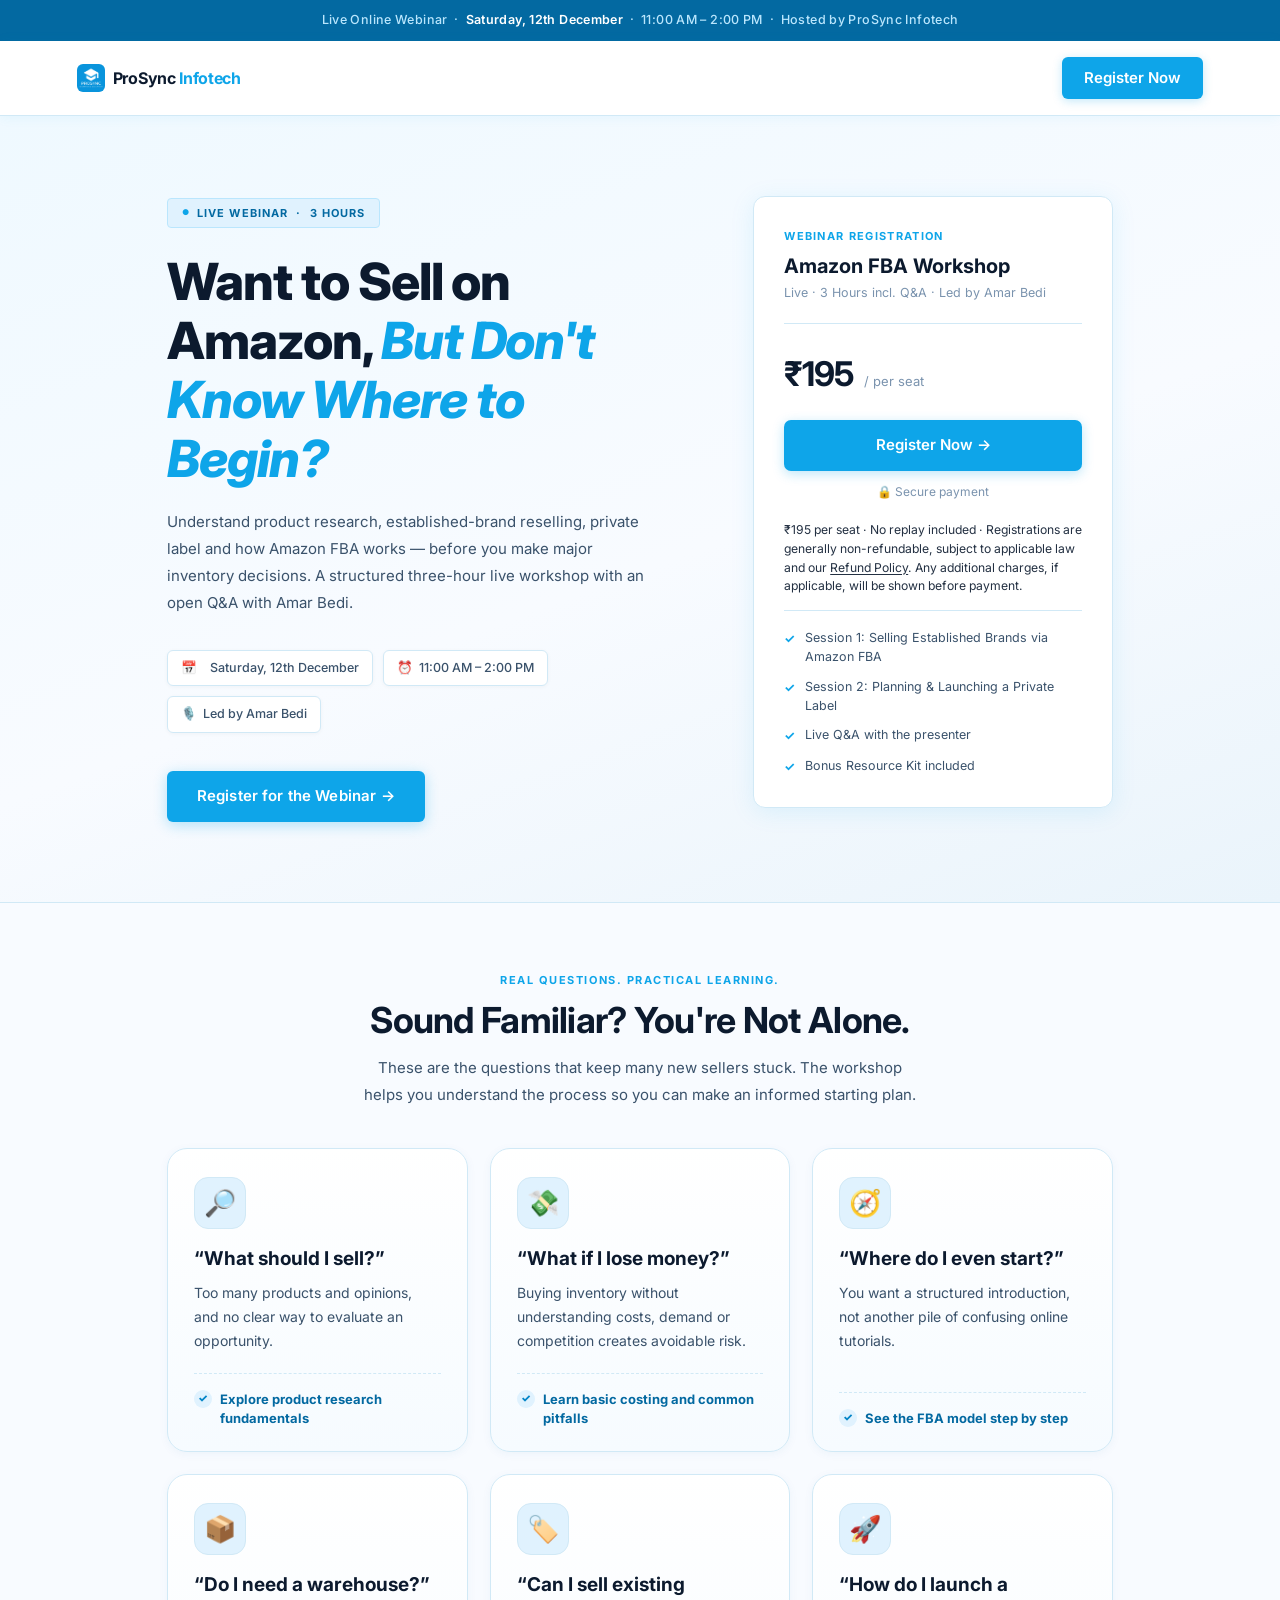
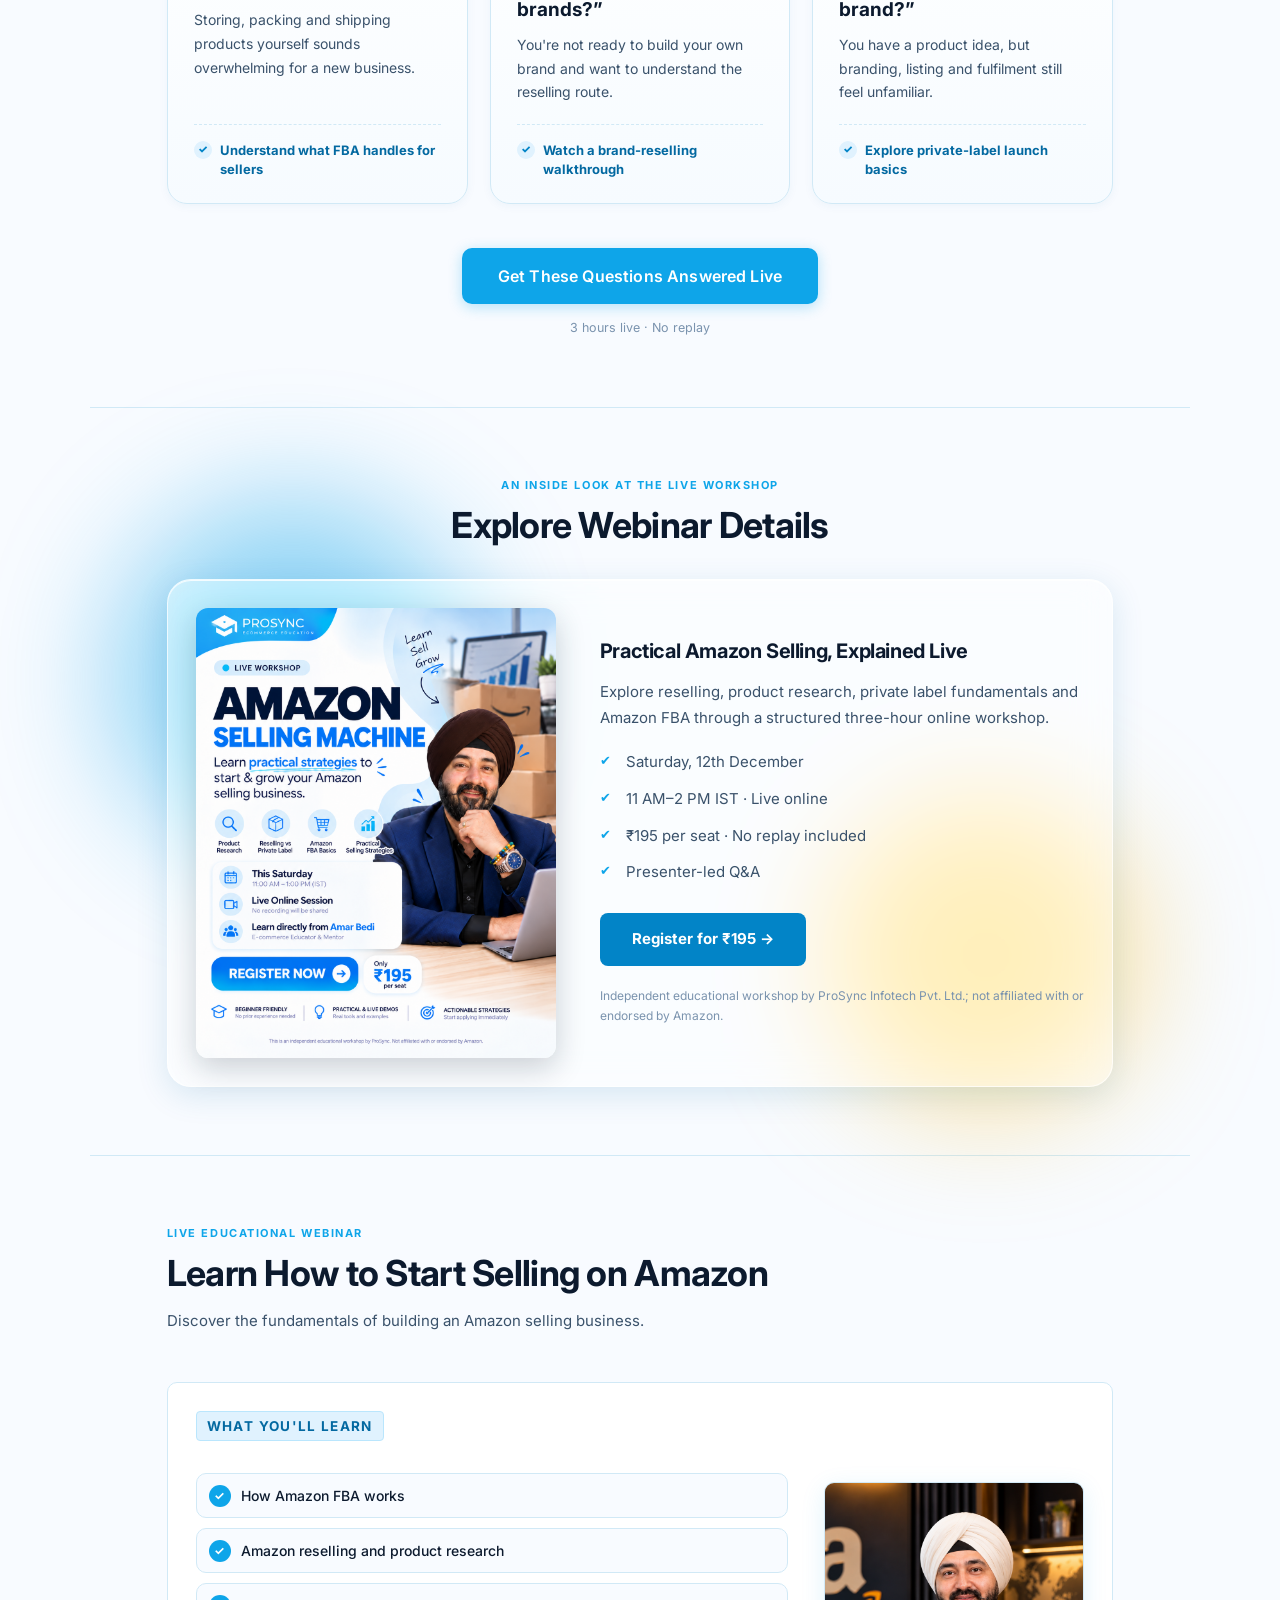
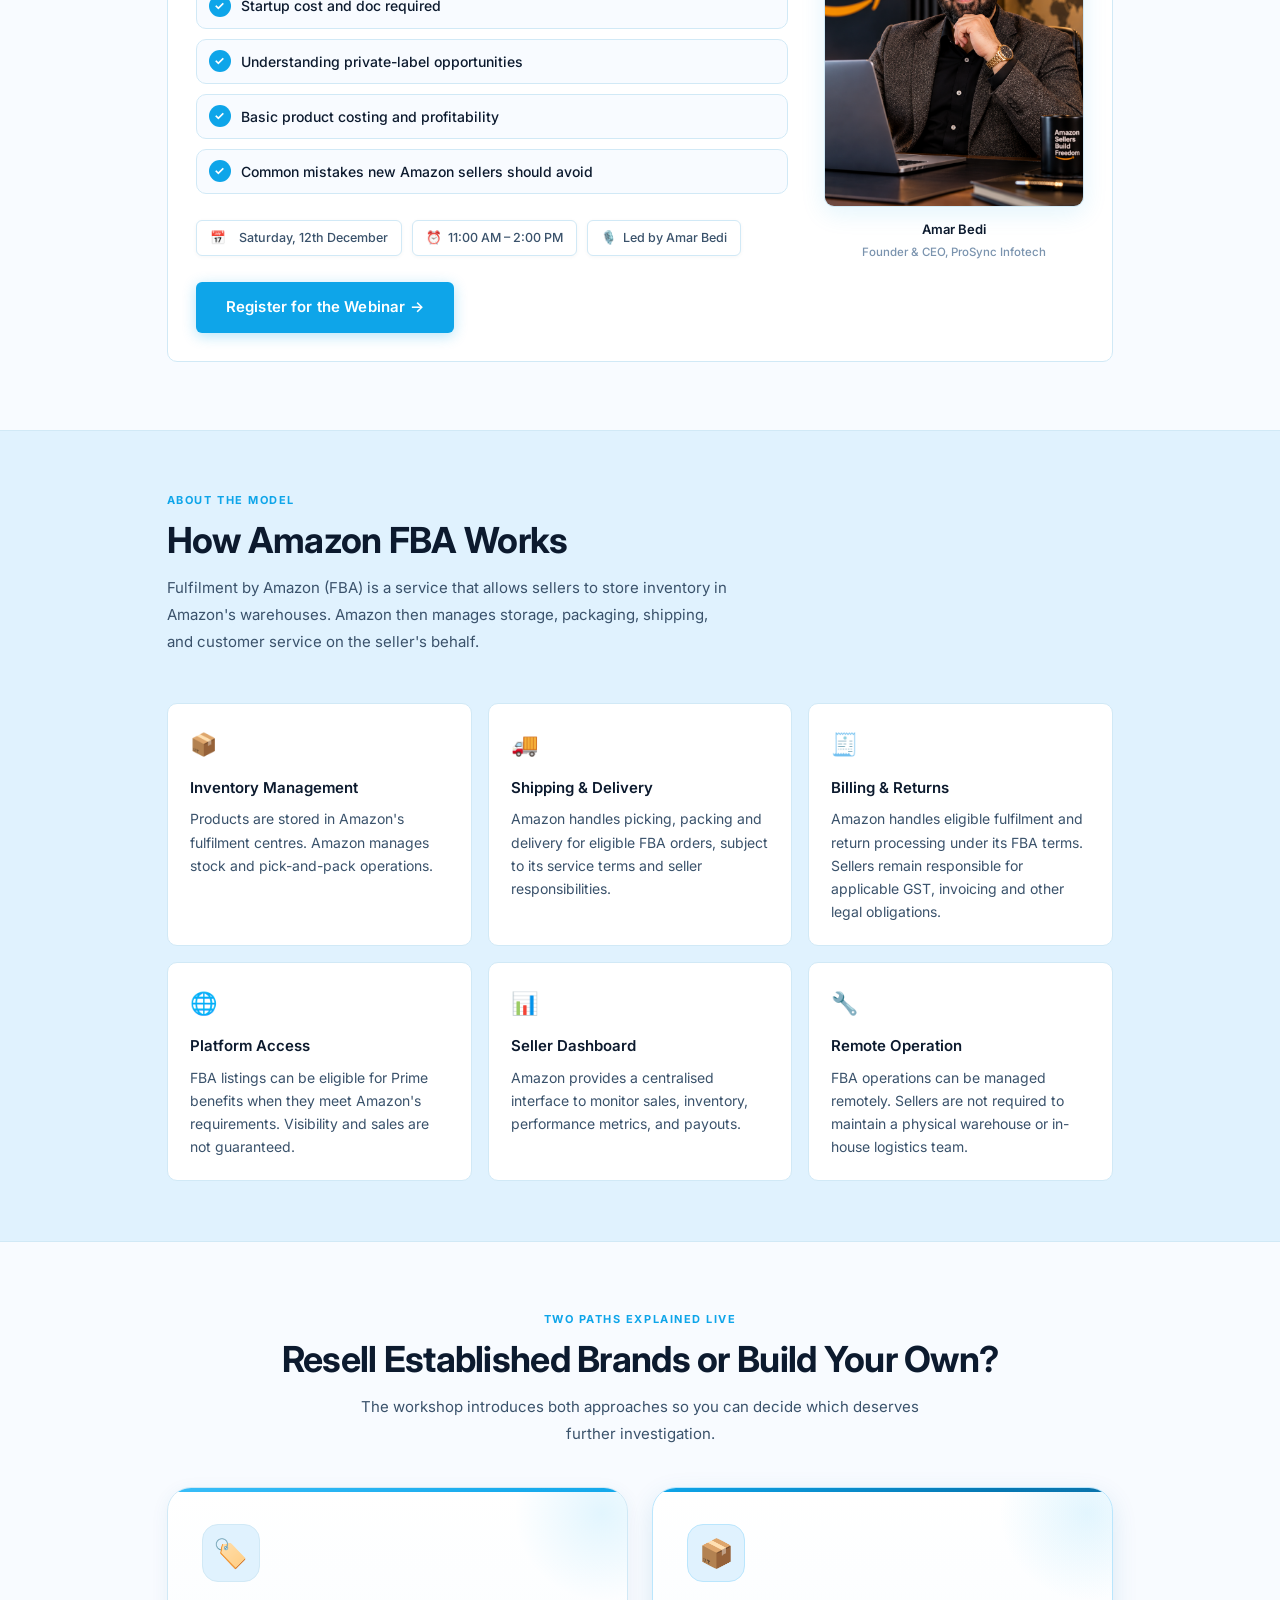
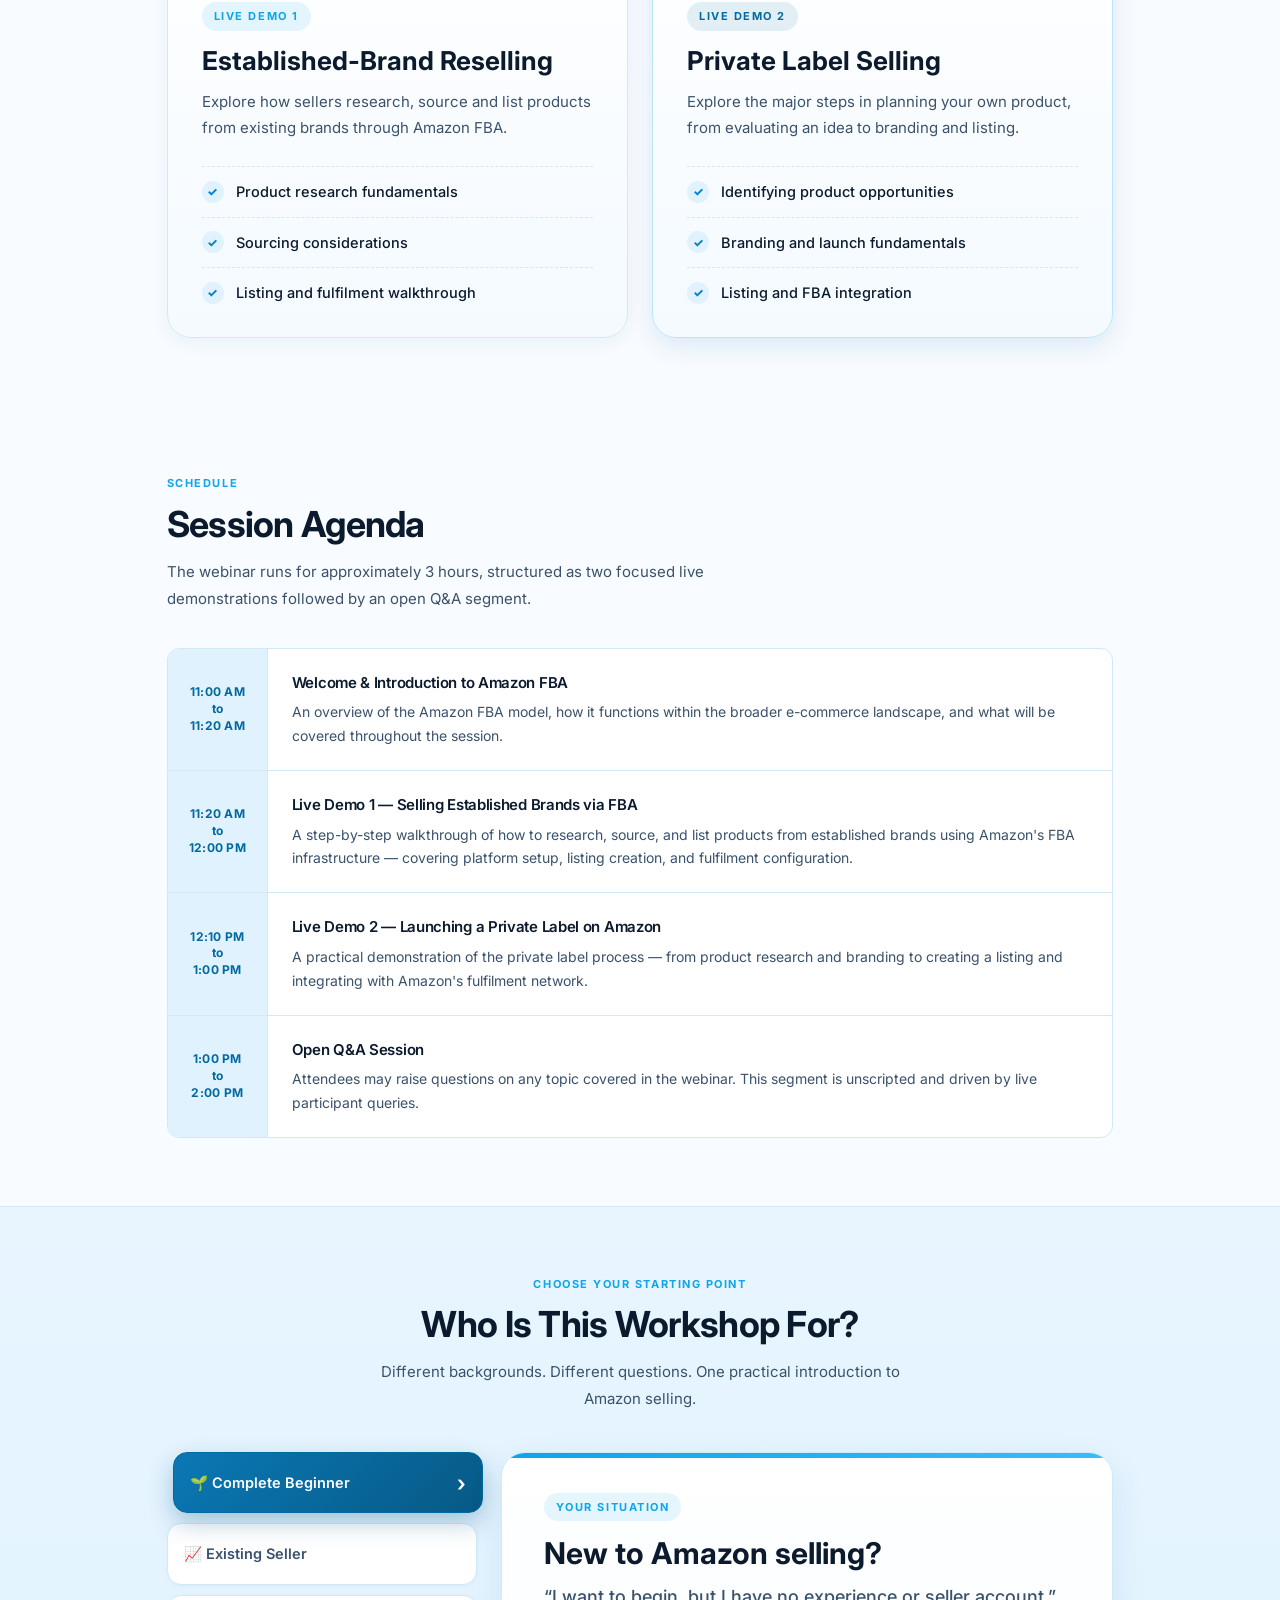
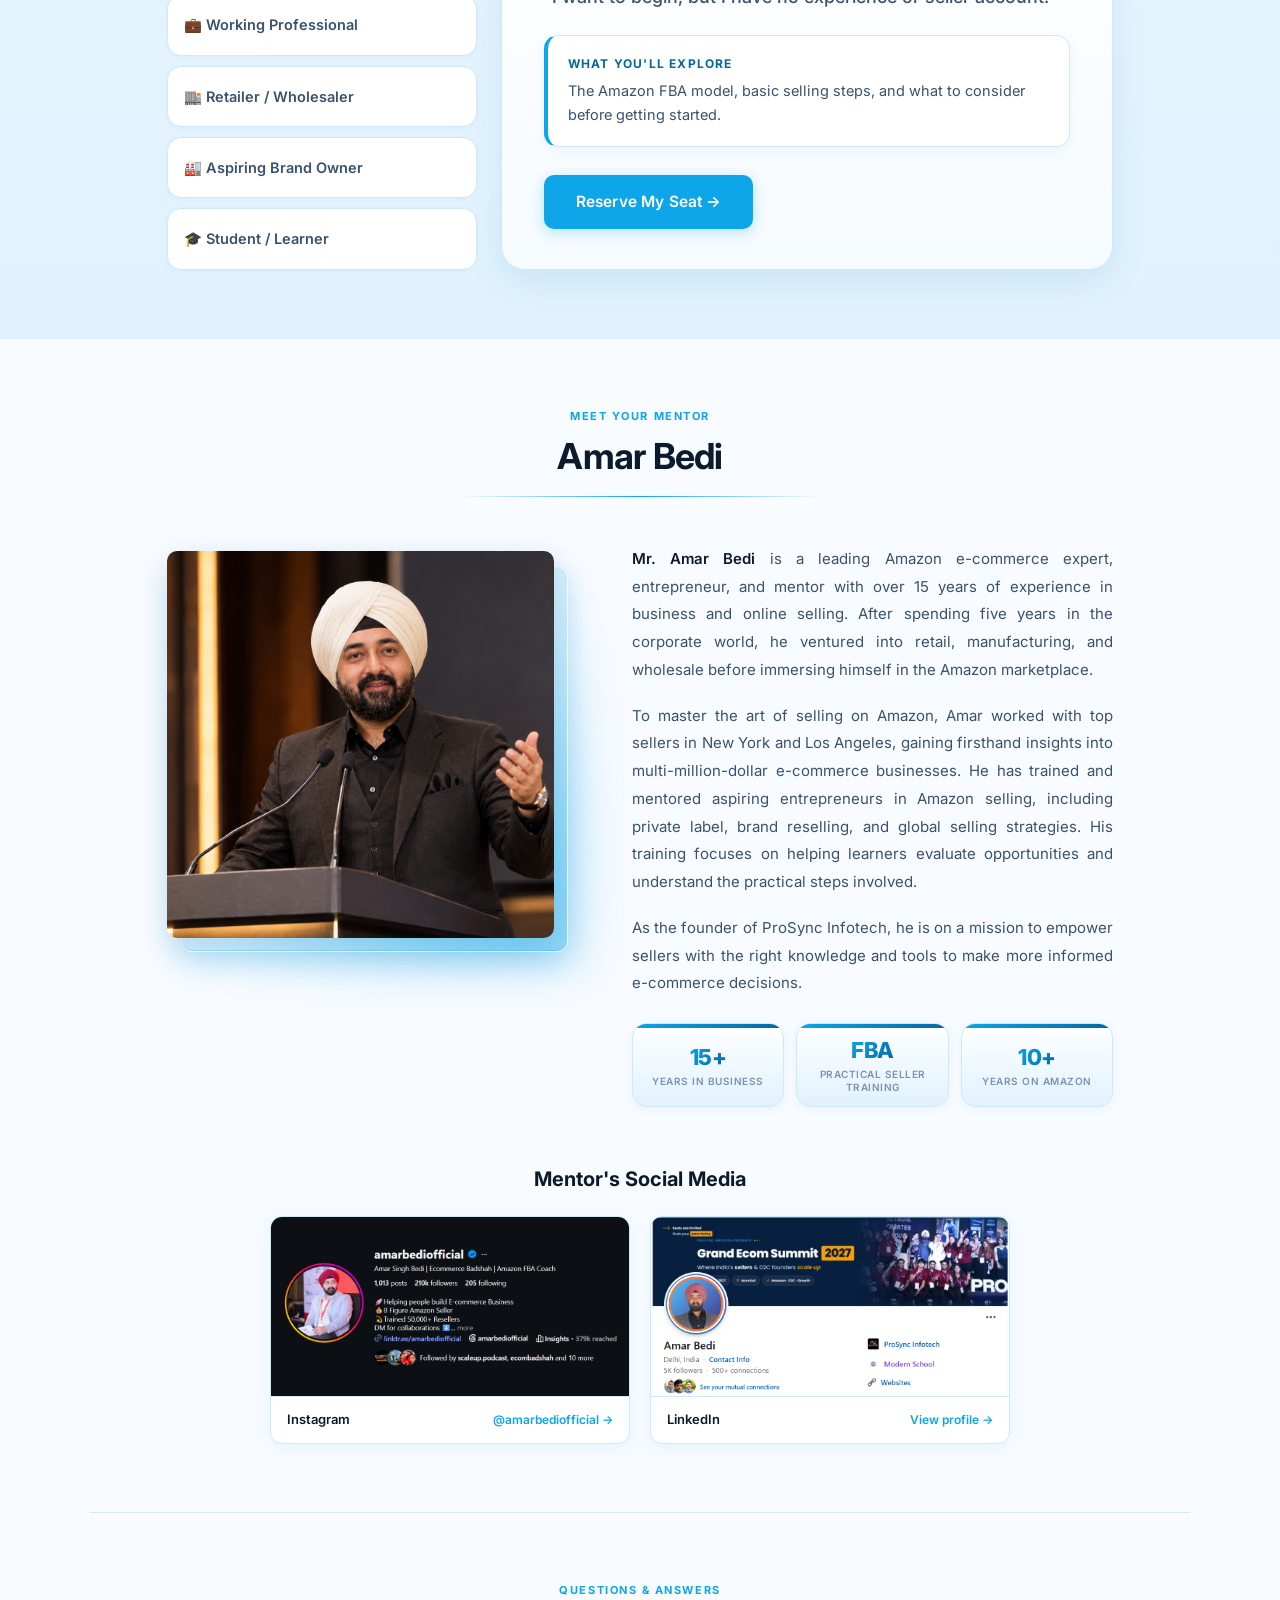
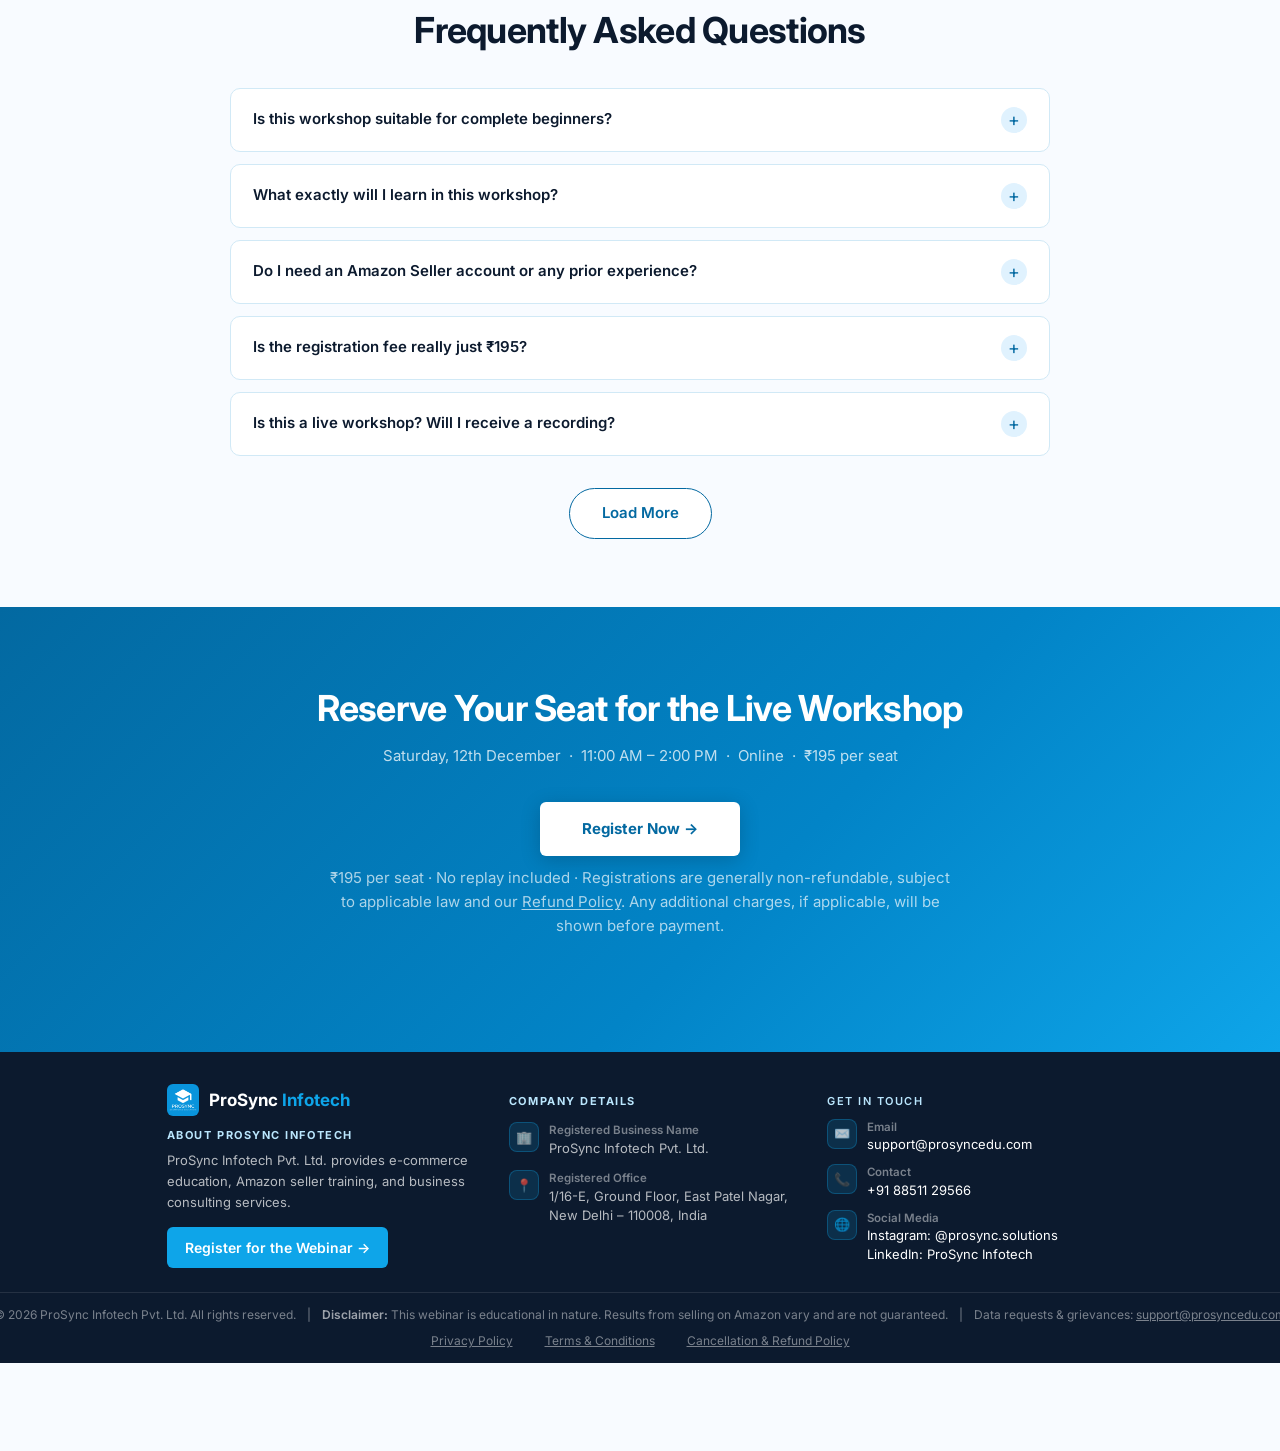
==== index.html @ 09f8864e "Few more changes" ====
<!doctype html>
<html lang="en-IN">
  <head>
    <meta charset="UTF-8" />
    <meta name="viewport" content="width=device-width, initial-scale=1.0" />
    <title>Amazon FBA Live Webinar with Amar Bedi | ProSync Infotech</title>
    <meta
      name="description"
      content="Join Amar Bedi's 3-hour live Amazon FBA webinar every Saturday at 11 AM IST. Learn brand reselling, private label launch and product research. ₹195 per seat."
    />
    <meta name="robots" content="index, follow, max-image-preview:large" />
    <meta name="author" content="ProSync Infotech Pvt. Ltd." />
    <meta name="theme-color" content="#0369a1" />
    <link rel="icon" type="image/png" href="image/favicon.png" />
    <link rel="apple-touch-icon" href="image/favicon.png" />
    <!-- Add once the page has its live address, e.g.
    <link rel="canonical" href="https://www.example.com/amazon-fba-webinar/" /> -->

    <!-- Social sharing (Facebook, WhatsApp, LinkedIn, X) -->
    <meta property="og:type" content="website" />
    <meta property="og:locale" content="en_IN" />
    <meta property="og:site_name" content="ProSync Infotech" />
    <meta
      property="og:title"
      content="Amazon FBA Live Webinar with Amar Bedi | ProSync Infotech"
    />
    <meta
      property="og:description"
      content="A 3-hour live workshop on selling established brands via Amazon FBA and launching your own private label, with an open Q&amp;A. ₹195 per seat."
    />
    <meta property="og:image" content="image/amar-bedi-2.png" />
    <meta property="og:image:width" content="1200" />
    <meta property="og:image:height" content="800" />
    <meta
      property="og:image:alt"
      content="Amar Bedi, Amazon FBA mentor and founder of ProSync Infotech"
    />
    <meta name="twitter:card" content="summary_large_image" />

    <!-- Structured data for Google (the Event block is added by the date script) -->
    <script type="application/ld+json">
      {
        "@context": "https://schema.org",
        "@graph": [
          {
            "@type": "Organization",
            "@id": "#organization",
            "name": "ProSync Infotech Pvt. Ltd.",
            "description": "E-commerce education, Amazon seller training and business consulting services.",
            "email": "support@prosyncedu.com",
            "telephone": "+91-8851129566",
            "sameAs": [
              "https://www.instagram.com/prosync.solutions/",
              "https://in.linkedin.com/company/prosync-infotech"
            ],
            "address": {
              "@type": "PostalAddress",
              "streetAddress": "1/16-E, Ground Floor, East Patel Nagar",
              "addressLocality": "New Delhi",
              "postalCode": "110008",
              "addressCountry": "IN"
            },
            "founder": { "@id": "#amar-bedi" }
          },
          {
            "@type": "Person",
            "@id": "#amar-bedi",
            "name": "Amar Bedi",
            "jobTitle": "Founder & CEO, ProSync Infotech",
            "image": "image/amar-bedi-2.png",
            "sameAs": [
              "https://www.instagram.com/amarbediofficial/",
              "https://www.linkedin.com/in/amar-bedi/"
            ]
          }
        ]
      }
    </script>
    <link rel="preconnect" href="https://fonts.googleapis.com" />
    <link rel="preconnect" href="https://fonts.gstatic.com" crossorigin />
    <link
      href="https://fonts.googleapis.com/css2?family=Inter:ital,wght@0,400;0,500;0,600;0,700;0,800;1,500;1,600;1,700&display=swap"
      rel="stylesheet"
    />
    <link rel="stylesheet" href="css/style.css" />
    <link rel="stylesheet" href="css/sections.css" />
    <!-- Google tag: paste your gtag.js / Google Tag Manager snippet here.
         funnel.js already pushes events to window.dataLayer. -->
    <script src="js/funnel.js" defer></script>
  </head>
  <body>
    <header>
      <!-- TOP BAR -->
      <div class="topbar">
        Live Online Webinar &nbsp;·&nbsp;
        <strong class="webinar-date">Every Saturday</strong>
        &nbsp;·&nbsp; 11:00 AM – 2:00 PM &nbsp;·&nbsp; Hosted by ProSync
        Infotech
      </div>
      <!-- NAV -->
      <nav aria-label="Main">
        <a href="#" class="logo" style="text-decoration: none">
          <img src="image/favicon.png" alt="" width="28" height="28" />
          <span>ProSync <em>Infotech</em></span>
        </a>
        <a
          href="https://www.instamojo.com/@ProSync/le7be2aeb01034f25a040112269ba4710/"
          class="nav-cta"
          target="_blank"
          rel="noopener"
          >Register Now</a
        >
      </nav>
    </header>
    <main>
      <!-- HERO -->
      <div class="hero-outer">
        <div class="hero-wrap">
          <div class="hero-left">
            <div class="event-tag">Live Webinar &nbsp;·&nbsp; 3 Hours</div>
            <h1>
              Want to Sell on Amazon,
              <span class="accent">But Don't Know Where to Begin?</span>
            </h1>
            <p class="hero-desc">
              Understand product research, established-brand reselling, private
              label and how Amazon FBA works — before you make major inventory
              decisions. A structured three-hour live workshop with an open
              Q&amp;A with Amar Bedi.
            </p>
            <div class="meta-row">
              <div class="meta-pill">
                📅 &nbsp;<span class="webinar-date">Every Saturday</span>
              </div>
              <div class="meta-pill">⏰ &nbsp;11:00 AM – 2:00 PM</div>
              <div class="meta-pill">🎙️ &nbsp;Led by Amar Bedi</div>
            </div>
            <a
              href="https://www.instamojo.com/@ProSync/le7be2aeb01034f25a040112269ba4710/"
              class="hero-cta"
              target="_blank"
              rel="noopener"
              >Register for the Webinar →</a
            >
          </div>
          <aside class="reg-card" aria-label="Webinar registration">
            <div class="rc-label">Webinar Registration</div>
            <h2 class="rc-title">Amazon FBA Workshop</h2>
            <div class="rc-sub">
              Live · 3 Hours incl. Q&amp;A · Led by Amar Bedi
            </div>
            <div class="rc-price">
              ₹195
              <small>/ per seat</small>
            </div>
            <a
              href="https://www.instamojo.com/@ProSync/le7be2aeb01034f25a040112269ba4710/"
              class="rc-btn"
              target="_blank"
              rel="noopener"
              >Register Now →</a
            >
            <div class="rc-secure">🔒 Secure payment</div>
            <p class="payment-disclosure">
              ₹195 per seat · No replay included · Registrations are generally
              non-refundable, subject to applicable law and our
              <a href="cancellation-refund-policy.html">Refund Policy</a>. Any
              additional charges, if applicable, will be shown before payment.
            </p>
            <div class="rc-includes">
              <div class="rc-item">
                <span class="rc-check">✓</span> Session 1: Selling Established
                Brands via Amazon FBA
              </div>
              <div class="rc-item">
                <span class="rc-check">✓</span> Session 2: Planning &amp;
                Launching a Private Label
              </div>
              <div class="rc-item">
                <span class="rc-check">✓</span> Live Q&amp;A with the presenter
              </div>
              <div class="rc-item">
                <span class="rc-check">✓</span> Bonus Resource Kit included
              </div>
            </div>
          </aside>
        </div>
      </div>
      <!-- PAIN POINTS -->
      <section class="section" id="problems">
        <div class="center">
          <div class="sec-label">Real questions. Practical learning.</div>
          <h2 class="sec-title">Sound Familiar? You're Not Alone.</h2>
          <p class="sec-desc">
            These are the questions that keep many new sellers stuck. The
            workshop helps you understand the process so you can make an
            informed starting plan.
          </p>
        </div>
        <div class="pain-grid">
          <article class="pain-card">
            <div class="ov-icon">🔎</div>
            <h3>“What should I sell?”</h3>
            <p>
              Too many products and opinions, and no clear way to evaluate an
              opportunity.
            </p>
            <div class="pain-fix">Explore product research fundamentals</div>
          </article>
          <article class="pain-card">
            <div class="ov-icon">💸</div>
            <h3>“What if I lose money?”</h3>
            <p>
              Buying inventory without understanding costs, demand or
              competition creates avoidable risk.
            </p>
            <div class="pain-fix">Learn basic costing and common pitfalls</div>
          </article>
          <article class="pain-card">
            <div class="ov-icon">🧭</div>
            <h3>“Where do I even start?”</h3>
            <p>
              You want a structured introduction, not another pile of confusing
              online tutorials.
            </p>
            <div class="pain-fix">See the FBA model step by step</div>
          </article>
          <article class="pain-card">
            <div class="ov-icon">📦</div>
            <h3>“Do I need a warehouse?”</h3>
            <p>
              Storing, packing and shipping products yourself sounds
              overwhelming for a new business.
            </p>
            <div class="pain-fix">Understand what FBA handles for sellers</div>
          </article>
          <article class="pain-card">
            <div class="ov-icon">🏷️</div>
            <h3>“Can I sell existing brands?”</h3>
            <p>
              You're not ready to build your own brand and want to understand
              the reselling route.
            </p>
            <div class="pain-fix">Watch a brand-reselling walkthrough</div>
          </article>
          <article class="pain-card">
            <div class="ov-icon">🚀</div>
            <h3>“How do I launch a brand?”</h3>
            <p>
              You have a product idea, but branding, listing and fulfilment
              still feel unfamiliar.
            </p>
            <div class="pain-fix">Explore private-label launch basics</div>
          </article>
        </div>
        <div class="section-cta">
          <a
            href="https://www.instamojo.com/@ProSync/le7be2aeb01034f25a040112269ba4710/"
            class="hero-cta"
            data-cta="pain-points"
            target="_blank"
            rel="noopener"
            >Get These Questions Answered Live</a
          >
          <p class="cta-note">3 hours live · No replay</p>
        </div>
      </section>
      <div class="divider"></div>
      <!-- WORKSHOP PREVIEW -->
      <section class="section wk-section">
        <div class="wk-head">
          <div class="sec-label">An Inside Look at the Live Workshop</div>
          <h2 class="sec-title">Explore Webinar Details</h2>
        </div>
        <div class="wk-card">
          <img
            class="wk-poster"
            src="image/workshop-poster.png"
            alt="Amazon Selling Machine live online workshop with Amar Bedi, registration fee ₹195"
            width="1122"
            height="1402"
            loading="lazy"
          />
          <div class="wk-body">
            <h3>Practical Amazon Selling, Explained Live</h3>
            <p>
              Explore reselling, product research, private label fundamentals
              and Amazon FBA through a structured three-hour online workshop.
            </p>
            <ul class="wk-list">
              <li><span class="webinar-date">Every Saturday</span></li>
              <li>11 AM–2 PM IST · Live online</li>
              <li>₹195 per seat · No replay included</li>
              <li>Presenter-led Q&amp;A</li>
            </ul>
            <a
              href="https://www.instamojo.com/@ProSync/le7be2aeb01034f25a040112269ba4710/"
              class="wk-cta"
              target="_blank"
              rel="noopener"
              >Register for ₹195 →</a
            >
            <p class="wk-note">
              Independent educational workshop by ProSync Infotech Pvt. Ltd.;
              not affiliated with or endorsed by Amazon.
            </p>
          </div>
        </div>
      </section>
      <div class="divider"></div>
      <!-- WHO IT'S FOR (duplicated section) -->
      <section class="section">
        <div class="sec-label">Live Educational Webinar</div>
        <h2 class="sec-title">Learn How to Start Selling on Amazon</h2>
        <p class="sec-desc">
          Discover the fundamentals of building an Amazon selling business.
        </p>
        <div class="session-grid">
          <div class="session-card learn-card">
            <div class="learn-text">
              <h3 class="sc-num">What you'll learn</h3>
              <ul class="learn-list">
                <li>How Amazon FBA works</li>
                <li>Amazon reselling and product research</li>
                <li>Startup cost and doc required</li>
                <li>Understanding private-label opportunities</li>
                <li>Basic product costing and profitability</li>
                <li>Common mistakes new Amazon sellers should avoid</li>
              </ul>
              <div class="meta-row learn-meta">
                <div class="meta-pill">
                  📅 &nbsp;<span class="webinar-date">Every Saturday</span>
                </div>
                <div class="meta-pill">⏰ &nbsp;11:00 AM – 2:00 PM</div>
                <div class="meta-pill">🎙️ &nbsp;Led by Amar Bedi</div>
              </div>
              <a
                href="https://www.instamojo.com/@ProSync/le7be2aeb01034f25a040112269ba4710/"
                class="hero-cta"
                target="_blank"
                rel="noopener"
                >Register for the Webinar →</a
              >
            </div>
            <figure class="learn-photo">
              <img
                src="image/amar-bedi.png"
                alt="Amar Bedi, Founder &amp; CEO of ProSync Infotech"
                width="1200"
                height="800"
                loading="lazy"
              />
              <figcaption>
                Amar Bedi
                <span>Founder &amp; CEO, ProSync Infotech</span>
              </figcaption>
            </figure>
          </div>
        </div>
      </section>
      <!-- HOW FBA WORKS -->
      <div
        style="
          background: var(--blue-soft);
          border-top: 1px solid var(--border);
          border-bottom: 1px solid var(--border);
        "
      >
        <section
          class="section"
          style="padding-top: 60px; padding-bottom: 60px"
        >
          <div class="sec-label">About the Model</div>
          <h2 class="sec-title">How Amazon FBA Works</h2>
          <p class="sec-desc">
            Fulfilment by Amazon (FBA) is a service that allows sellers to store
            inventory in Amazon's warehouses. Amazon then manages storage,
            packaging, shipping, and customer service on the seller's behalf.
          </p>
          <div class="overview-grid">
            <div class="ov-card">
              <div class="ov-icon">📦</div>
              <h3 class="ov-title">Inventory Management</h3>
              <p class="ov-desc">
                Products are stored in Amazon's fulfilment centres. Amazon
                manages stock and pick-and-pack operations.
              </p>
            </div>
            <div class="ov-card">
              <div class="ov-icon">🚚</div>
              <h3 class="ov-title">Shipping &amp; Delivery</h3>
              <p class="ov-desc">
                Amazon handles picking, packing and delivery for eligible FBA
                orders, subject to its service terms and seller
                responsibilities.
              </p>
            </div>
            <div class="ov-card">
              <div class="ov-icon">🧾</div>
              <h3 class="ov-title">Billing &amp; Returns</h3>
              <p class="ov-desc">
                Amazon handles eligible fulfilment and return processing under
                its FBA terms. Sellers remain responsible for applicable GST,
                invoicing and other legal obligations.
              </p>
            </div>
            <div class="ov-card">
              <div class="ov-icon">🌐</div>
              <h3 class="ov-title">Platform Access</h3>
              <p class="ov-desc">
                FBA listings can be eligible for Prime benefits when they meet
                Amazon's requirements. Visibility and sales are not guaranteed.
              </p>
            </div>
            <div class="ov-card">
              <div class="ov-icon">📊</div>
              <h3 class="ov-title">Seller Dashboard</h3>
              <p class="ov-desc">
                Amazon provides a centralised interface to monitor sales,
                inventory, performance metrics, and payouts.
              </p>
            </div>
            <div class="ov-card">
              <div class="ov-icon">🔧</div>
              <h3 class="ov-title">Remote Operation</h3>
              <p class="ov-desc">
                FBA operations can be managed remotely. Sellers are not required
                to maintain a physical warehouse or in-house logistics team.
              </p>
            </div>
          </div>
        </section>
      </div>
      <!-- TWO MODELS -->
      <section class="section" id="models">
        <div class="center">
          <div class="sec-label">Two paths explained live</div>
          <h2 class="sec-title">
            Resell Established Brands or Build Your Own?
          </h2>
          <p class="sec-desc">
            The workshop introduces both approaches so you can decide which
            deserves further investigation.
          </p>
        </div>
        <div class="model-grid">
          <article class="model-card">
            <div class="ov-icon">🏷️</div>
            <div class="sec-label">Live Demo 1</div>
            <h3>Established-Brand Reselling</h3>
            <p>
              Explore how sellers research, source and list products from
              existing brands through Amazon FBA.
            </p>
            <ul class="model-list">
              <li>Product research fundamentals</li>
              <li>Sourcing considerations</li>
              <li>Listing and fulfilment walkthrough</li>
            </ul>
          </article>
          <article class="model-card is-dark">
            <div class="ov-icon">📦</div>
            <div class="sec-label">Live Demo 2</div>
            <h3>Private Label Selling</h3>
            <p>
              Explore the major steps in planning your own product, from
              evaluating an idea to branding and listing.
            </p>
            <ul class="model-list">
              <li>Identifying product opportunities</li>
              <li>Branding and launch fundamentals</li>
              <li>Listing and FBA integration</li>
            </ul>
          </article>
        </div>
      </section>
      <!-- AGENDA -->
      <section class="section">
        <div class="sec-label">Schedule</div>
        <h2 class="sec-title">Session Agenda</h2>
        <p class="sec-desc" style="margin-bottom: 36px">
          The webinar runs for approximately 3 hours, structured as two focused
          live demonstrations followed by an open Q&amp;A segment.
        </p>
        <div class="agenda-wrap">
          <div class="agenda-item">
            <div class="ag-time-col">
              <div class="ag-time">11:00 AM<br />to<br />11:20 AM</div>
            </div>
            <div class="ag-content">
              <h3 class="ag-title">Welcome &amp; Introduction to Amazon FBA</h3>
              <p class="ag-desc">
                An overview of the Amazon FBA model, how it functions within the
                broader e-commerce landscape, and what will be covered
                throughout the session.
              </p>
            </div>
          </div>
          <div class="agenda-item">
            <div class="ag-time-col">
              <div class="ag-time">11:20 AM<br />to<br />12:00 PM</div>
            </div>
            <div class="ag-content">
              <h3 class="ag-title">
                Live Demo 1 — Selling Established Brands via FBA
              </h3>
              <p class="ag-desc">
                A step-by-step walkthrough of how to research, source, and list
                products from established brands using Amazon's FBA
                infrastructure — covering platform setup, listing creation, and
                fulfilment configuration.
              </p>
            </div>
          </div>
          <div class="agenda-item">
            <div class="ag-time-col">
              <div class="ag-time">12:10 PM<br />to<br />1:00 PM</div>
            </div>
            <div class="ag-content">
              <h3 class="ag-title">
                Live Demo 2 — Launching a Private Label on Amazon
              </h3>
              <p class="ag-desc">
                A practical demonstration of the private label process — from
                product research and branding to creating a listing and
                integrating with Amazon's fulfilment network.
              </p>
            </div>
          </div>
          <div class="agenda-item">
            <div class="ag-time-col">
              <div class="ag-time">1:00 PM<br />to<br />2:00 PM</div>
            </div>
            <div class="ag-content">
              <h3 class="ag-title">Open Q&amp;A Session</h3>
              <p class="ag-desc">
                Attendees may raise questions on any topic covered in the
                webinar. This segment is unscripted and driven by live
                participant queries.
              </p>
            </div>
          </div>
        </div>
      </section>
      <!-- WHO IS THIS FOR -->
      <div class="aud-band">
        <section class="section" id="audiences">
          <div class="center">
            <div class="sec-label">Choose your starting point</div>
            <h2 class="sec-title">Who Is This Workshop For?</h2>
            <p class="sec-desc">
              Different backgrounds. Different questions. One practical
              introduction to Amazon selling.
            </p>
          </div>
          <div class="aud-layout">
            <div
              class="aud-tabs"
              role="tablist"
              aria-label="Audience type"
              aria-orientation="vertical"
            >
              <button
                class="aud-tab"
                role="tab"
                id="tab-0"
                aria-controls="aud-panel"
                aria-selected="true"
                data-tab="0"
              >
                🌱 Complete Beginner
              </button>
              <button
                class="aud-tab"
                role="tab"
                id="tab-1"
                aria-controls="aud-panel"
                aria-selected="false"
                tabindex="-1"
                data-tab="1"
              >
                📈 Existing Seller
              </button>
              <button
                class="aud-tab"
                role="tab"
                id="tab-2"
                aria-controls="aud-panel"
                aria-selected="false"
                tabindex="-1"
                data-tab="2"
              >
                💼 Working Professional
              </button>
              <button
                class="aud-tab"
                role="tab"
                id="tab-3"
                aria-controls="aud-panel"
                aria-selected="false"
                tabindex="-1"
                data-tab="3"
              >
                🏬 Retailer / Wholesaler
              </button>
              <button
                class="aud-tab"
                role="tab"
                id="tab-4"
                aria-controls="aud-panel"
                aria-selected="false"
                tabindex="-1"
                data-tab="4"
              >
                🏭 Aspiring Brand Owner
              </button>
              <button
                class="aud-tab"
                role="tab"
                id="tab-5"
                aria-controls="aud-panel"
                aria-selected="false"
                tabindex="-1"
                data-tab="5"
              >
                🎓 Student / Learner
              </button>
            </div>
            <div
              class="aud-pane"
              role="tabpanel"
              id="aud-panel"
              aria-labelledby="tab-0"
              aria-live="polite"
            >
              <div class="sec-label">Your situation</div>
              <h3 id="aud-title">New to Amazon selling?</h3>
              <p class="aud-quote" id="aud-question">
                “I want to begin, but I have no experience or seller account.”
              </p>
              <div class="aud-answer">
                <b>What you'll explore</b>
                <div id="aud-answer">
                  The Amazon FBA model, basic selling steps, and what to
                  consider before getting started.
                </div>
              </div>
              <a
                href="https://www.instamojo.com/@ProSync/le7be2aeb01034f25a040112269ba4710/"
                class="hero-cta"
                data-cta="audience"
                target="_blank"
                rel="noopener"
                >Reserve My Seat →</a
              >
            </div>
          </div>
        </section>
      </div>
      <!-- ABOUT THE MENTOR -->
      <section class="section">
        <div class="about-head">
          <div class="sec-label">Meet Your Mentor</div>
          <h2 class="sec-title">Amar Bedi</h2>
        </div>
        <div class="about-grid">
          <figure class="about-photo">
            <img
              src="image/amar-bedi-2.png"
              alt="Amar Bedi, Amazon FBA mentor, presenting at a selling workshop"
              width="1200"
              height="800"
              loading="lazy"
            />
          </figure>
          <div class="about-text">
            <p>
              <strong>Mr. Amar Bedi</strong> is a leading Amazon e-commerce
              expert, entrepreneur, and mentor with over 15 years of experience
              in business and online selling. After spending five years in the
              corporate world, he ventured into retail, manufacturing, and
              wholesale before immersing himself in the Amazon marketplace.
            </p>
            <p>
              To master the art of selling on Amazon, Amar worked with top
              sellers in New York and Los Angeles, gaining firsthand insights
              into multi-million-dollar e-commerce businesses. He has trained
              and mentored aspiring entrepreneurs in Amazon selling, including
              private label, brand reselling, and global selling strategies. His
              training focuses on helping learners evaluate opportunities and
              understand the practical steps involved.
            </p>
            <p>
              As the founder of ProSync Infotech, he is on a mission to empower
              sellers with the right knowledge and tools to make more informed
              e-commerce decisions.
            </p>
            <div class="about-stats">
              <div class="about-stat">
                <b>15+</b>
                <span>Years in Business</span>
              </div>
              <div class="about-stat">
                <b>FBA</b>
                <span>Practical Seller Training</span>
              </div>
              <div class="about-stat">
                <b>10+</b>
                <span>Years on Amazon</span>
              </div>
            </div>
          </div>
        </div>
        <h3 class="about-social-title">Mentor's Social Media</h3>
        <div class="profile-grid about-profiles">
          <a
            href="https://www.instagram.com/amarbediofficial/"
            class="profile-card is-instagram"
            target="_blank"
            rel="noopener"
          >
            <img
              src="image/instagram-profile.png"
              alt="Amar Bedi's Instagram profile with 210K followers"
              width="922"
              height="362"
              loading="lazy"
            />
            <div class="pc-label">
              <h3>Instagram</h3>
              <span>@amarbediofficial →</span>
            </div>
          </a>
          <a
            href="https://www.linkedin.com/in/amar-bedi/"
            class="profile-card"
            target="_blank"
            rel="noopener"
          >
            <img
              src="image/linkedin-profile.png"
              alt="Amar Bedi's LinkedIn profile, Founder and CEO at ProSync Infotech"
              width="980"
              height="500"
              loading="lazy"
            />
            <div class="pc-label">
              <h3>LinkedIn</h3>
              <span>View profile →</span>
            </div>
          </a>
        </div>
      </section>
      <div class="divider"></div>
      <!-- FAQ -->
      <section class="section faq-section">
        <div class="faq-head">
          <div class="sec-label">Questions &amp; Answers</div>
          <h2 class="sec-title">Frequently Asked Questions</h2>
        </div>
        <div class="faq-list">
          <details class="faq-item">
            <summary>Is this workshop suitable for complete beginners?</summary>
            <p>
              Yes! Even if you've never sold anything on Amazon, this workshop
              is designed to help you understand how Amazon selling works, what
              you need to get started, and the common mistakes to avoid.
            </p>
          </details>
          <details class="faq-item">
            <summary>What exactly will I learn in this workshop?</summary>
            <p>
              You'll learn the basics of Amazon FBA, established-brand
              reselling, private label selling, and product research. Amar Bedi
              will also walk you through practical examples to help you
              understand the process.
            </p>
          </details>
          <details class="faq-item">
            <summary>
              Do I need an Amazon Seller account or any prior experience?
            </summary>
            <p>
              Not at all. You don't need an Amazon Seller account or previous
              e-commerce experience to attend. All you need is an interest in
              learning about selling on Amazon.
            </p>
          </details>
          <details class="faq-item">
            <summary>Is the registration fee really just ₹195?</summary>
            <p>
              Yes. The workshop registration fee is ₹195 per person. This covers
              access to the live online session and Q&amp;A. Any additional
              charges, if applicable, will be shown before payment. No replay is
              included. Registrations are generally non-refundable, subject to
              applicable law and the published Refund Policy.
            </p>
          </details>
          <details class="faq-item">
            <summary>
              Is this a live workshop? Will I receive a recording?
            </summary>
            <p>
              This is a live, interactive online workshop conducted by Amar
              Bedi, featuring practical demonstrations and Q&amp;A. A recording
              or replay is not included, so we recommend attending at the
              scheduled time.
            </p>
          </details>
          <div class="faq-more" id="faq-more">
            <div class="faq-more-inner">
              <details class="faq-item">
                <summary>
                  Can I ask Amar Bedi questions during the workshop?
                </summary>
                <p>
                  Yes! There is a dedicated Q&amp;A segment where you can ask
                  questions related to Amazon selling, product selection, FBA,
                  and the topics covered, subject to the time available.
                </p>
              </details>
              <details class="faq-item">
                <summary>
                  Can I start earning money immediately after attending?
                </summary>
                <p>
                  The workshop helps you understand Amazon selling and evaluate
                  the steps involved in starting a business. Earnings are not
                  guaranteed and depend on factors such as product selection,
                  investment, competition, and execution.
                </p>
              </details>
              <details class="faq-item">
                <summary>
                  How will I receive my joining link after registration?
                </summary>
                <p>
                  After successful registration, joining instructions will be
                  shared through the contact details you provide. Please enter
                  your correct mobile number and email address and check for
                  event communications.
                </p>
              </details>
              <details class="faq-item">
                <summary>What is the cancellation and refund policy?</summary>
                <p>
                  Webinar registrations are generally non-refundable, subject to
                  applicable law, and are covered by ProSync's
                  <a
                    href="cancellation-refund-policy.html"
                    target="_blank"
                    rel="noopener"
                    >Cancellation &amp; Refund Policy</a
                  >. Please review the policy before making payment. For any
                  registration or payment-related questions, you can contact our
                  support team.
                </p>
              </details>
              <details class="faq-item">
                <summary>
                  Will I need to purchase any additional courses or services?
                </summary>
                <p>
                  No additional course purchase is required to attend this
                  workshop. Any other training programs or services introduced
                  by ProSync are optional and charged separately.
                </p>
              </details>
            </div>
          </div>
          <div class="faq-more-wrap">
            <button
              type="button"
              class="faq-more-btn"
              id="faq-more-btn"
              aria-expanded="false"
              aria-controls="faq-more"
            >
              Load More
            </button>
          </div>
        </div>
        <script type="application/ld+json">
          {
            "@context": "https://schema.org",
            "@type": "FAQPage",
            "mainEntity": [
              {
                "@type": "Question",
                "name": "Is this workshop suitable for complete beginners?",
                "acceptedAnswer": {
                  "@type": "Answer",
                  "text": "Yes! Even if you've never sold anything on Amazon, this workshop is designed to help you understand how Amazon selling works, what you need to get started, and the common mistakes to avoid."
                }
              },
              {
                "@type": "Question",
                "name": "What exactly will I learn in this workshop?",
                "acceptedAnswer": {
                  "@type": "Answer",
                  "text": "You'll learn the basics of Amazon FBA, established-brand reselling, private label selling, and product research. Amar Bedi will also walk you through practical examples to help you understand the process."
                }
              },
              {
                "@type": "Question",
                "name": "Do I need an Amazon Seller account or any prior experience?",
                "acceptedAnswer": {
                  "@type": "Answer",
                  "text": "Not at all. You don't need an Amazon Seller account or previous e-commerce experience to attend. All you need is an interest in learning about selling on Amazon."
                }
              },
              {
                "@type": "Question",
                "name": "Is the registration fee really just ₹195?",
                "acceptedAnswer": {
                  "@type": "Answer",
                  "text": "Yes. The workshop registration fee is ₹195 per person. This covers access to the live online session and Q&A. No replay is included. Registrations are generally non-refundable, subject to applicable law. Any additional charges, if applicable, will be shown before payment."
                }
              },
              {
                "@type": "Question",
                "name": "Is this a live workshop? Will I receive a recording?",
                "acceptedAnswer": {
                  "@type": "Answer",
                  "text": "This is a live, interactive online workshop conducted by Amar Bedi, featuring practical demonstrations and Q&A. A recording or replay is not included, so we recommend attending at the scheduled time."
                }
              },
              {
                "@type": "Question",
                "name": "Can I ask Amar Bedi questions during the workshop?",
                "acceptedAnswer": {
                  "@type": "Answer",
                  "text": "Yes! There is a dedicated Q&A segment where you can ask questions related to Amazon selling, product selection, FBA, and the topics covered, subject to the time available."
                }
              },
              {
                "@type": "Question",
                "name": "Can I start earning money immediately after attending?",
                "acceptedAnswer": {
                  "@type": "Answer",
                  "text": "The workshop helps you understand Amazon selling and evaluate the steps involved in starting a business. Earnings are not guaranteed and depend on factors such as product selection, investment, competition, and execution."
                }
              },
              {
                "@type": "Question",
                "name": "How will I receive my joining link after registration?",
                "acceptedAnswer": {
                  "@type": "Answer",
                  "text": "After successful registration, joining instructions will be shared through the contact details you provide. Please enter your correct mobile number and email address and check for event communications."
                }
              },
              {
                "@type": "Question",
                "name": "What is the cancellation and refund policy?",
                "acceptedAnswer": {
                  "@type": "Answer",
                  "text": "Webinar registrations are generally non-refundable, subject to applicable law, and are covered by ProSync's Cancellation & Refund Policy. Please review the policy before payment. Contact support for payment-related questions."
                }
              },
              {
                "@type": "Question",
                "name": "Will I need to purchase any additional courses or services?",
                "acceptedAnswer": {
                  "@type": "Answer",
                  "text": "No additional course purchase is required to attend this workshop. Any other training programs or services introduced by ProSync are optional and charged separately."
                }
              }
            ]
          }
        </script>
      </section>
      <!-- BOTTOM CTA -->
      <section class="bottom-cta">
        <h2>Reserve Your Seat for the Live Workshop</h2>
        <p>
          <span class="webinar-date">Every Saturday</span>
          &nbsp;·&nbsp; 11:00 AM – 2:00 PM &nbsp;·&nbsp; Online &nbsp;·&nbsp;
          ₹195 per seat
        </p>
        <a
          href="https://www.instamojo.com/@ProSync/le7be2aeb01034f25a040112269ba4710/"
          class="cta-big"
          target="_blank"
          rel="noopener"
          >Register Now →</a
        >
        <p class="payment-disclosure">
          ₹195 per seat · No replay included · Registrations are generally
          non-refundable, subject to applicable law and our
          <a href="cancellation-refund-policy.html">Refund Policy</a>. Any
          additional charges, if applicable, will be shown before payment.
        </p>
      </section>
    </main>
    <!-- FOOTER -->
    <footer>
      <div class="footer-main">
        <div class="footer-about">
          <h2 class="footer-logo">
            <img src="image/favicon.png" alt="" width="32" height="32" />
            <span>ProSync <em>Infotech</em></span>
          </h2>
          <h3 class="footer-heading">About ProSync Infotech</h3>
          <p>
            ProSync Infotech Pvt. Ltd. provides e-commerce education, Amazon
            seller training, and business consulting services.
          </p>
          <a
            href="https://www.instamojo.com/@ProSync/le7be2aeb01034f25a040112269ba4710/"
            class="footer-cta"
            target="_blank"
            rel="noopener"
            >Register for the Webinar →</a
          >
        </div>
        <div>
          <h3 class="footer-heading">Company Details</h3>
          <ul class="footer-contact">
            <li>
              <span class="fc-icon">🏢</span>
              <div>
                <h4>Registered Business Name</h4>
                ProSync Infotech Pvt. Ltd.
              </div>
            </li>
            <li>
              <span class="fc-icon">📍</span>
              <div>
                <h4>Registered Office</h4>
                <address style="font-style: normal">
                  1/16-E, Ground Floor, East Patel Nagar, New Delhi – 110008,
                  India
                </address>
              </div>
            </li>
            <li class="fc-group">
              <h4 class="fc-group-title">Get in Touch</h4>
              <ul class="footer-contact">
                <li>
                  <span class="fc-icon">✉️</span>
                  <div>
                    <h5>Email</h5>
                    <a href="mailto:support@prosyncedu.com"
                      >support@prosyncedu.com</a
                    >
                  </div>
                </li>
                <li>
                  <span class="fc-icon">📞</span>
                  <div>
                    <h5>Contact</h5>
                    <a href="tel:+918851129566">+91 88511 29566</a>
                  </div>
                </li>
                <li>
                  <span class="fc-icon">🌐</span>
                  <div>
                    <h5>Social Media</h5>
                    <a
                      href="https://www.instagram.com/prosync.solutions/"
                      target="_blank"
                      rel="noopener"
                      >Instagram: @prosync.solutions</a
                    ><br />
                    <a
                      href="https://in.linkedin.com/company/prosync-infotech"
                      target="_blank"
                      rel="noopener"
                      >LinkedIn: ProSync Infotech</a
                    >
                  </div>
                </li>
              </ul>
            </li>
          </ul>
        </div>
      </div>
      <div class="footer-bottom">
        <div class="footer-bottom-inner">
          <div class="footer-line">
            © 2026 ProSync Infotech Pvt. Ltd. All rights reserved.
            <span class="footer-sep">|</span>
            <h6 class="footer-disclaimer">Disclaimer:</h6>
            This webinar is educational in nature. Results from selling on
            Amazon vary and are not guaranteed.
            <span class="footer-sep">|</span>
            Data requests &amp; grievances:
            <a href="mailto:support@prosyncedu.com">support@prosyncedu.com</a>
          </div>
          <div class="footer-links">
            <a href="privacy-policy.html" target="_blank" rel="noopener"
              >Privacy Policy</a
            ><a href="terms-and-conditions.html" target="_blank" rel="noopener"
              >Terms &amp; Conditions</a
            ><a
              href="cancellation-refund-policy.html"
              target="_blank"
              rel="noopener"
              >Cancellation &amp; Refund Policy</a
            >
          </div>
        </div>
      </div>
    </footer>

    <!-- DPDP notice & consent shown before the Instamojo registration form -->
    <dialog
      id="consent-dialog"
      class="consent-dialog"
      aria-labelledby="consent-title"
    >
      <form method="dialog" id="consent-form">
        <h2 id="consent-title">Before you register</h2>
        <p>
          ProSync Infotech Pvt. Ltd. will receive your
          <strong>name, email address, phone number and payment status</strong>
          via our payment partner Instamojo. We use them only to register you
          for the webinar, send joining details, process payment and provide
          support.
        </p>
        <p>
          You can withdraw consent, or ask to access, correct or erase your
          data, anytime at
          <a href="mailto:support@prosyncedu.com">support@prosyncedu.com</a>.
          Details are in our
          <a href="privacy-policy.html" target="_blank" rel="noopener"
            >Privacy Policy</a
          >.
        </p>
        <p>
          We keep your data only as long as needed for these purposes and for
          legal and tax records. If your concern isn't resolved by us, you may
          complain to the Data Protection Board of India.
        </p>
        <label class="consent-check">
          <input type="checkbox" id="consent-checkbox" />
          <span>
            I have read the Privacy Policy and consent to ProSync processing my
            personal data for webinar registration as described above.
          </span>
        </label>
        <div class="consent-actions">
          <button
            type="button"
            id="consent-cancel"
            class="consent-btn consent-btn-ghost"
          >
            Cancel
          </button>
          <button
            type="submit"
            id="consent-continue"
            class="consent-btn"
            disabled
          >
            Continue to registration →
          </button>
        </div>
      </form>
    </dialog>
    <!-- STICKY COUNTDOWN BAR -->
    <div class="countdown-bar" id="countdown-bar" role="timer" aria-label="Time until the next live webinar">
      <div class="cb-inner">
        <div class="cb-text">
          <span class="cb-label"><i class="cb-dot" aria-hidden="true"></i><span id="cb-label">Live webinar starts in</span></span>
          <span class="cb-date"><span class="webinar-date">Saturday</span> · 11:00 AM IST · ₹195 per seat</span>
        </div>
        <div class="cb-time" id="cb-time" aria-live="off">
          <div class="cb-unit"><b id="cb-d">00</b><small>Days</small></div>
          <div class="cb-unit"><b id="cb-h">00</b><small>Hours</small></div>
          <div class="cb-unit"><b id="cb-m">00</b><small>Mins</small></div>
          <div class="cb-unit"><b id="cb-s">00</b><small>Secs</small></div>
        </div>
        <a href="https://www.instamojo.com/@ProSync/le7be2aeb01034f25a040112269ba4710/" class="cb-cta" target="_blank" rel="noopener">Reserve My Seat →</a>
      </div>
    </div>
    <script src="js/script.js" defer></script>
  </body>
</html>
---- css/style.css ----
*,
*::before,
*::after {
  box-sizing: border-box;
  margin: 0;
  padding: 0;
}
:root {
  --blue: #0ea5e9;
  --blue-dark: #0284c7;
  --blue-deeper: #0369a1;
  --blue-soft: #e0f2fe;
  --blue-muted: #bae6fd;
  --bg: #f8fbff;
  --white: #ffffff;
  --ink: #0c1a2e;
  --ink-mid: #3a526b;
  --ink-light: #7a93ae;
  --border: #d1e9f6;
}
html {
  scroll-behavior: smooth;
}
/* width/height attributes reserve space (no layout shift); CSS sizes them */
img {
  max-width: 100%;
  height: auto;
}
body {
  font-family: "Inter", sans-serif;
  background: var(--bg);
  color: var(--ink);
  line-height: 1.65;
  overflow-x: hidden;
}
/* ── TOP BAR ── */
.topbar {
  background: var(--blue-deeper);
  text-align: center;
  padding: 10px 20px;
  font-size: 12.5px;
  color: var(--blue-muted);
  letter-spacing: 0.03em;
  font-weight: 500;
}
.topbar strong {
  color: #fff;
  font-weight: 600;
}
/* ── NAV ── */
nav {
  display: flex;
  align-items: center;
  justify-content: space-between;
  padding: 16px 6%;
  background: var(--white);
  border-bottom: 1px solid var(--border);
  position: sticky;
  top: 0;
  z-index: 100;
  box-shadow: 0 1px 12px rgba(14, 165, 233, 0.07);
}
.logo {
  font-family: "Inter", sans-serif;
  font-size: 16px;
  font-weight: 700;
  color: var(--ink);
  letter-spacing: -0.02em;
  display: inline-flex;
  align-items: center;
  gap: 8px;
}
.logo img {
  width: 28px;
  height: 28px;
  border-radius: 6px;
  display: block;
}
.logo em {
  color: var(--blue);
  font-style: normal;
}
.nav-cta {
  background: var(--blue);
  color: #fff;
  padding: 9px 22px;
  border-radius: 6px;
  font-weight: 600;
  font-size: 15px;
  text-decoration: none;
  transition:
    background 0.2s,
    box-shadow 0.2s;
  box-shadow: 0 2px 10px rgba(14, 165, 233, 0.25);
}
.nav-cta:hover {
  background: var(--blue-dark);
  box-shadow: 0 4px 16px rgba(14, 165, 233, 0.35);
}
/* ── HERO ── */
.hero-outer {
  background: linear-gradient(
    160deg,
    #eff9ff 0%,
    #f8fbff 55%,
    #eaf4fb 100%
  );
  border-bottom: 1px solid var(--border);
}
.hero-wrap {
  max-width: 1100px;
  margin: 0 auto;
  padding: 80px 6% 80px;
  display: grid;
  grid-template-columns: 1fr 360px;
  gap: 64px;
  align-items: start;
}
.event-tag {
  display: inline-flex;
  align-items: center;
  gap: 7px;
  background: var(--blue-soft);
  border: 1px solid var(--blue-muted);
  color: var(--blue-deeper);
  padding: 5px 14px;
  border-radius: 4px;
  font-size: 11px;
  font-weight: 700;
  letter-spacing: 0.1em;
  text-transform: uppercase;
  margin-bottom: 24px;
}
.event-tag::before {
  content: "●";
  color: var(--blue);
  font-size: 8px;
}
h1 {
  font-family: "Inter", sans-serif;
  font-size: clamp(34px, 4vw, 52px);
  font-weight: 800;
  line-height: 1.15;
  letter-spacing: -0.02em;
  margin-bottom: 20px;
  color: var(--ink);
  word-break: normal;
  overflow-wrap: break-word;
}
h1 .accent {
  color: var(--blue);
  font-style: italic;
}
.hero-desc {
  font-size: 15px;
  color: var(--ink-mid);
  max-width: 490px;
  margin-bottom: 34px;
  line-height: 1.8;
  font-weight: 400;
}
.meta-row {
  display: flex;
  flex-wrap: wrap;
  gap: 10px;
  margin-bottom: 38px;
}
.meta-pill {
  display: flex;
  align-items: center;
  gap: 7px;
  background: var(--white);
  border: 1px solid var(--border);
  border-radius: 6px;
  padding: 7px 13px;
  font-size: 12.5px;
  font-weight: 500;
  color: var(--ink-mid);
  box-shadow: 0 1px 4px rgba(0, 0, 0, 0.04);
}
.hero-cta {
  display: inline-block;
  background: var(--blue);
  color: #fff;
  padding: 13px 30px;
  border-radius: 6px;
  font-weight: 600;
  font-size: 15px;
  text-decoration: none;
  transition:
    background 0.2s,
    box-shadow 0.2s;
  box-shadow: 0 3px 14px rgba(14, 165, 233, 0.3);
  letter-spacing: 0.01em;
}
.hero-cta:hover {
  background: var(--blue-dark);
  box-shadow: 0 5px 20px rgba(14, 165, 233, 0.4);
}
/* ── REGISTER CARD ── */
.reg-card {
  background: var(--white);
  border: 1px solid var(--border);
  border-radius: 12px;
  padding: 30px;
  position: sticky;
  top: 74px;
  box-shadow: 0 4px 24px rgba(14, 165, 233, 0.1);
}
.rc-label {
  font-size: 11px;
  font-weight: 700;
  letter-spacing: 0.12em;
  text-transform: uppercase;
  color: var(--blue);
  margin-bottom: 8px;
}
.rc-title {
  font-family: "Inter", sans-serif;
  font-size: 20px;
  font-weight: 700;
  margin-bottom: 4px;
  color: var(--ink);
  line-height: 1.25;
}
.rc-sub {
  font-size: 12.5px;
  color: var(--ink-light);
  margin-bottom: 22px;
  padding-bottom: 20px;
  border-bottom: 1px solid var(--border);
}
.rc-price {
  font-family: "Inter", sans-serif;
  font-size: 34px;
  font-weight: 700;
  color: var(--ink);
  margin-bottom: 18px;
  letter-spacing: -0.03em;
}
.rc-price small {
  font-size: 13px;
  font-weight: 400;
  color: var(--ink-light);
  margin-left: 5px;
  letter-spacing: 0;
}
.rc-btn {
  display: block;
  width: 100%;
  background: var(--blue);
  color: #fff;
  text-align: center;
  padding: 13px;
  border-radius: 7px;
  font-weight: 600;
  font-size: 15px;
  text-decoration: none;
  transition:
    background 0.2s,
    box-shadow 0.2s;
  margin-bottom: 12px;
  box-shadow: 0 3px 12px rgba(14, 165, 233, 0.28);
}
.rc-btn:hover {
  background: var(--blue-dark);
}
.rc-secure {
  font-size: 12px;
  color: var(--ink-light);
  text-align: center;
  margin-bottom: 20px;
  line-height: 1.5;
}
.rc-includes {
  display: flex;
  flex-direction: column;
  gap: 11px;
  padding-top: 18px;
  border-top: 1px solid var(--border);
}
.rc-item {
  display: flex;
  gap: 10px;
  font-size: 12.5px;
  color: var(--ink-mid);
  align-items: flex-start;
  line-height: 1.5;
}
.rc-check {
  color: var(--blue);
  flex-shrink: 0;
  margin-top: 1px;
  font-weight: 700;
}
/* ── DIVIDER ── */
.divider {
  max-width: 1100px;
  margin: 0 auto;
  padding: 0 6%;
  border-top: 1px solid var(--border);
}
/* ── SECTIONS ── */
.section {
  max-width: 1100px;
  margin: 0 auto;
  padding: 68px 6%;
}
.sec-label {
  font-size: 11px;
  font-weight: 700;
  letter-spacing: 0.14em;
  text-transform: uppercase;
  color: var(--blue);
  margin-bottom: 10px;
}
.sec-title {
  font-family: "Inter", sans-serif;
  font-size: clamp(24px, 2.8vw, 36px);
  font-weight: 700;
  letter-spacing: -0.02em;
  margin-bottom: 12px;
  color: var(--ink);
  line-height: 1.2;
}
.sec-desc {
  font-size: 15px;
  color: var(--ink-mid);
  max-width: 560px;
  margin-bottom: 48px;
  line-height: 1.8;
}
/* ── SESSION CARDS ── */
.session-grid {
  display: grid;
  grid-template-columns: repeat(auto-fit, minmax(min(290px, 100%), 1fr));
  gap: 18px;
}
/* ── WORKSHOP PREVIEW ── */
.wk-head {
  text-align: center;
  margin-bottom: 32px;
}
/* Soft colour blobs behind the card give the glass something to blur */
.wk-section {
  position: relative;
  isolation: isolate;
}
.wk-section::before,
.wk-section::after {
  content: "";
  position: absolute;
  z-index: -1;
  border-radius: 50%;
  filter: blur(60px);
  pointer-events: none;
}
.wk-section::before {
  width: 360px;
  height: 360px;
  top: 90px;
  left: 2%;
  background: rgba(14, 165, 233, 0.45);
}
.wk-section::after {
  width: 320px;
  height: 320px;
  bottom: 40px;
  right: 4%;
  background: rgba(251, 191, 36, 0.4);
}
.wk-card {
  display: grid;
  grid-template-columns: minmax(0, 360px) 1fr;
  gap: 44px;
  align-items: center;
  padding: 28px;
  background: rgba(255, 255, 255, 0.45);
  -webkit-backdrop-filter: blur(18px) saturate(160%);
  backdrop-filter: blur(18px) saturate(160%);
  border: 1px solid rgba(255, 255, 255, 0.7);
  border-radius: 24px;
  box-shadow:
    0 8px 32px rgba(3, 105, 161, 0.14),
    inset 0 1px 0 rgba(255, 255, 255, 0.8);
}
.wk-poster {
  display: block;
  width: 100%;
  height: auto;
  border-radius: 12px;
  box-shadow: 0 10px 30px rgba(12, 26, 46, 0.2);
}
.wk-body h3 {
  font-family: "Inter", sans-serif;
  letter-spacing: -0.02em;
  font-size: 20px;
  font-weight: 700;
  line-height: 1.2;
  color: var(--ink);
  margin-bottom: 16px;
}
.wk-body > p {
  font-size: 15px;
  line-height: 1.7;
  color: var(--ink-mid);
  margin-bottom: 20px;
}
.wk-list {
  list-style: none;
  margin: 0 0 28px;
  padding: 0;
}
.wk-list li {
  position: relative;
  padding-left: 26px;
  margin-bottom: 12px;
  font-weight: 400;
  font-size: 15px;
  color: var(--ink-mid);
}
.wk-list li::before {
  content: "✔";
  position: absolute;
  left: 0;
  color: var(--blue);
  font-size: 13px;
}
.wk-cta {
  display: inline-block;
  background: var(--blue-dark);
  color: #fff;
  padding: 14px 32px;
  border-radius: 8px;
  font-weight: 700;
  font-size: 15px;
  text-decoration: none;
  transition: background 0.2s;
}
.wk-cta:hover {
  background: var(--blue-deeper);
}
.wk-body > .wk-note {
  margin: 20px 0 0;
  font-size: 12px;
  color: var(--ink-light);
}
@media (max-width: 780px) {
  .wk-card {
    grid-template-columns: 1fr;
    gap: 24px;
    padding: 18px;
  }
  .wk-poster {
    max-width: 431px;
    margin: 0 auto;
  }
}
.session-card {
  background: var(--white);
  border: 1px solid var(--border);
  border-radius: 10px;
  padding: 28px;
  transition:
    box-shadow 0.2s,
    border-color 0.2s;
  position: relative;
  overflow: hidden;
}
.session-card::before {
  content: "";
  position: absolute;
  top: 0;
  left: 0;
  right: 0;
  height: 3px;
  background: var(--blue);
  opacity: 0;
  transition: opacity 0.2s;
}
.session-card:hover {
  box-shadow: 0 6px 24px rgba(14, 165, 233, 0.12);
  border-color: var(--blue-muted);
}
.session-card:hover::before {
  opacity: 1;
}
.sc-num {
  font-size: 13.5px;
  font-weight: 700;
  letter-spacing: 0.1em;
  text-transform: uppercase;
  color: var(--blue-deeper);
  background: var(--blue-soft);
  border: 1px solid var(--blue-muted);
  padding: 3px 10px;
  border-radius: 4px;
  display: inline-block;
  margin-bottom: 16px;
}
.learn-list {
  list-style: none;
  margin: 16px 0 0;
  padding: 0;
  display: grid;
  gap: 10px;
}
.learn-list li {
  position: relative;
  padding: 10px 14px 10px 44px;
  font-size: 14px;
  font-weight: 500;
  color: var(--ink);
  background: var(--bg);
  border: 1px solid var(--border);
  border-radius: 10px;
  transition:
    border-color 0.2s,
    background 0.2s,
    transform 0.2s;
}
.learn-list li::before {
  content: "✓";
  position: absolute;
  left: 12px;
  top: 50%;
  transform: translateY(-50%);
  width: 22px;
  height: 22px;
  display: grid;
  place-items: center;
  font-size: 12px;
  font-weight: 700;
  color: var(--white);
  background: var(--blue);
  border-radius: 50%;
}
.learn-list li:hover {
  border-color: var(--blue-muted);
  background: var(--blue-soft);
  transform: translateX(3px);
}
/* ── LEARN CARD WITH TRAINER PHOTO ── */
.learn-card {
  display: grid;
  grid-template-columns: 1fr 260px;
  gap: 36px;
  align-items: center;
}
.learn-meta {
  margin-top: 26px;
  margin-bottom: 26px;
}
.learn-photo {
  margin: 0;
  text-align: center;
}
.learn-photo img {
  display: block;
  width: 100%;
  aspect-ratio: 4 / 5;
  object-fit: cover;
  object-position: top center;
  border-radius: 10px;
  border: 1px solid var(--border);
  background: var(--blue-soft);
  box-shadow: 0 6px 24px rgba(14, 165, 233, 0.12);
}
.learn-photo figcaption {
  margin-top: 12px;
  font-size: 13px;
  font-weight: 600;
  color: var(--ink);
}
.learn-photo figcaption span {
  display: block;
  font-size: 11.5px;
  font-weight: 500;
  color: var(--ink-light);
  margin-top: 2px;
}
/* ── OVERVIEW GRID ── */
.overview-grid {
  display: grid;
  grid-template-columns: repeat(auto-fit, minmax(min(210px, 100%), 1fr));
  gap: 16px;
}
/* Laptop and larger: 3 columns x 2 rows (smaller screens keep the auto layout) */
@media (min-width: 1024px) {
  .overview-grid {
    grid-template-columns: repeat(3, 1fr);
  }
}
.ov-card {
  background: var(--white);
  border: 1px solid var(--border);
  border-radius: 10px;
  padding: 22px;
  transition: box-shadow 0.2s;
}
.ov-card:hover {
  box-shadow: 0 4px 16px rgba(14, 165, 233, 0.1);
}
.ov-icon {
  font-size: 22px;
  margin-bottom: 13px;
}
.ov-title {
  font-weight: 600;
  font-size: 15px;
  margin-bottom: 7px;
  color: var(--ink);
}
.ov-desc {
  font-size: 14px;
  color: var(--ink-mid);
  line-height: 1.65;
}
/* ── AGENDA ── */
.agenda-wrap {
  background: var(--white);
  border: 1px solid var(--border);
  border-radius: 12px;
  overflow: hidden;
  width: 100%;
}
.agenda-item {
  display: grid;
  grid-template-columns: 100px 1fr;
  gap: 0;
  border-bottom: 1px solid var(--border);
}
.agenda-item:last-child {
  border-bottom: none;
}
.ag-time-col {
  background: var(--blue-soft);
  border-right: 1px solid var(--border);
  padding: 22px 18px;
  display: flex;
  align-items: center;
  justify-content: center;
}
.ag-time {
  font-size: 12px;
  font-weight: 700;
  color: var(--blue-deeper);
  letter-spacing: 0.02em;
  text-align: center;
  line-height: 1.4;
}
.ag-content {
  padding: 22px 24px;
}
.ag-title {
  font-weight: 600;
  font-size: 15px;
  margin-bottom: 5px;
  color: var(--ink);
  letter-spacing: -0.02em;
}
.ag-desc {
  font-size: 14px;
  color: var(--ink-mid);
  line-height: 1.7;
}
/* ── ABOUT THE MENTOR ── */
.about-head {
  text-align: center;
  margin-bottom: 48px;
}
.about-head .sec-title {
  margin-bottom: 18px;
}
.about-head::after {
  content: "";
  display: block;
  width: min(360px, 70%);
  height: 1px;
  margin: 0 auto;
  background: linear-gradient(
    90deg,
    transparent,
    var(--blue) 50%,
    transparent
  );
}
.about-grid {
  display: grid;
  grid-template-columns: 5fr 6fr;
  gap: 64px;
  align-items: start;
}
.about-photo {
  position: relative;
  isolation: isolate;
  margin: 6px 14px 14px 0;
}
.about-photo::after {
  content: "";
  position: absolute;
  inset: 14px -14px -14px 14px;
  background: linear-gradient(
    135deg,
    rgba(255, 255, 255, 0.55) 0%,
    rgba(186, 230, 253, 0.45) 45%,
    rgba(14, 165, 233, 0.35) 100%
  );
  backdrop-filter: blur(14px) saturate(160%);
  -webkit-backdrop-filter: blur(14px) saturate(160%);
  border: 1px solid rgba(255, 255, 255, 0.7);
  border-radius: 12px;
  box-shadow:
    inset 0 1px 0 rgba(255, 255, 255, 0.8),
    inset 0 -1px 0 rgba(14, 165, 233, 0.25),
    0 12px 32px rgba(14, 165, 233, 0.25);
  z-index: -1;
}
.about-photo::before {
  content: "";
  position: absolute;
  inset: 30px -30px -30px 30px;
  background: radial-gradient(
    circle at 70% 70%,
    rgba(14, 165, 233, 0.35),
    transparent 70%
  );
  filter: blur(24px);
  z-index: -2;
}
.about-photo img {
  display: block;
  width: 100%;
  aspect-ratio: 1 / 1;
  object-fit: cover;
  object-position: center 15%;
  border-radius: 10px;
  background: var(--blue-soft);
  box-shadow: 0 10px 30px rgba(3, 105, 161, 0.18);
}
.about-text p {
  font-size: 15px;
  color: var(--ink-mid);
  line-height: 1.85;
  margin-bottom: 18px;
  text-align: justify;
  hyphens: auto;
}
.about-text strong {
  color: var(--ink);
  font-weight: 600;
}
.about-stats {
  display: flex;
  flex-wrap: wrap;
  gap: 12px;
  margin: 26px 0 0;
}
.about-stat {
  position: relative;
  overflow: hidden;
  flex: 1 1 120px;
  display: flex;
  flex-direction: column;
  align-items: center;
  justify-content: center;
  gap: 6px;
  background: linear-gradient(180deg, var(--white) 0%, var(--blue-soft) 100%);
  border: 1px solid var(--border);
  border-radius: 14px;
  padding: 14px 12px 12px;
  text-align: center;
  box-shadow: 0 2px 10px rgba(14, 165, 233, 0.08);
  transition:
    transform 0.3s ease,
    box-shadow 0.3s ease;
}
.about-stat::before {
  content: "";
  position: absolute;
  top: 0;
  left: 0;
  right: 0;
  height: 4px;
  background: linear-gradient(90deg, #0ea5e9, var(--blue-deeper));
}
.about-stat:hover {
  transform: translateY(-4px);
  box-shadow: 0 12px 26px rgba(14, 165, 233, 0.2);
}
.about-stat b {
  display: block;
  font-size: 22px;
  font-weight: 800;
  line-height: 1.1;
  background: linear-gradient(135deg, #0ea5e9, var(--blue-deeper));
  -webkit-background-clip: text;
  background-clip: text;
  -webkit-text-fill-color: transparent;
  color: var(--blue-deeper);
  letter-spacing: -0.02em;
}
.about-stat span {
  font-size: 10px;
  line-height: 1.3;
  text-transform: uppercase;
  letter-spacing: 0.05em;
  color: var(--ink-light);
  font-weight: 600;
}
.profile-grid {
  display: grid;
  grid-template-columns: repeat(2, 1fr);
  gap: 24px;
  margin-bottom: 40px;
}
/* ── TESTIMONIALS ── */
.testi-head {
  text-align: center;
  margin-bottom: 40px;
}
.testi-sub {
  font-size: 15px;
  color: var(--ink-mid);
}
.testi-grid {
  display: grid;
  grid-template-columns: repeat(2, 1fr);
  gap: 24px;
}
.testi-card {
  margin: 0;
  padding: 24px;
  background: var(--white);
  border: 1px solid var(--border);
  border-radius: 12px;
  box-shadow: 0 4px 18px rgba(14, 165, 233, 0.08);
}
.testi-who {
  display: flex;
  align-items: center;
  gap: 14px;
  margin-bottom: 16px;
}
.testi-avatar {
  flex: none;
  width: 44px;
  height: 44px;
  border-radius: 50%;
  display: grid;
  place-items: center;
  background: var(--blue-soft);
  color: var(--blue-deeper);
}
.testi-who strong {
  display: block;
  font-size: 15px;
  color: var(--ink);
}
.testi-who small {
  display: block;
  font-size: 12px;
  color: var(--ink-light);
}
.testi-card blockquote {
  margin: 0;
  font-size: 15px;
  line-height: 1.7;
  color: var(--ink-mid);
}
@media (max-width: 780px) {
  .testi-grid {
    grid-template-columns: 1fr;
  }
}
.about-social-title {
  font-family: "Inter", sans-serif;
  font-size: 20px;
  font-weight: 700;
  text-align: center;
  color: var(--ink);
  margin-top: 56px;
}
.profile-grid.about-profiles {
  max-width: 740px;
  gap: 20px;
  margin: 20px auto 0;
}
.profile-card {
  display: block;
  background: var(--white);
  border: 1px solid var(--border);
  border-radius: 12px;
  overflow: hidden;
  text-decoration: none;
  box-shadow: 0 4px 18px rgba(14, 165, 233, 0.08);
  transition:
    box-shadow 0.2s,
    transform 0.2s;
}
.profile-card:hover {
  transform: translateY(-3px);
  box-shadow: 0 10px 28px rgba(14, 165, 233, 0.16);
}
.profile-card img {
  display: block;
  width: 100%;
  aspect-ratio: 2 / 1;
  object-fit: cover;
  object-position: top center;
  background: var(--blue-soft);
}
/* Wide dark screenshot: show it whole, padded with its own background */
.profile-card.is-instagram img {
  object-fit: contain;
  object-position: center;
  background: #0c1014;
}
.profile-card .pc-label {
  display: flex;
  align-items: center;
  justify-content: space-between;
  padding: 12px 16px;
  border-top: 1px solid var(--border);
  font-size: 13px;
  font-weight: 600;
  color: var(--ink);
}
.profile-card .pc-label h3 {
  font: inherit;
}
.profile-card .pc-label span {
  color: var(--blue);
  font-size: 12px;
}
@media (max-width: 780px) {
  .profile-grid {
    grid-template-columns: 1fr;
    max-width: 520px;
    margin-left: auto;
    margin-right: auto;
  }
  .profile-grid.about-profiles {
    margin: 16px auto 0;
  }
}
/* ── FAQ ── */
.faq-head {
  text-align: center;
  margin-bottom: 36px;
}
.faq-list {
  max-width: 820px;
  margin: 0 auto;
  display: grid;
  gap: 12px;
}
.faq-item {
  background: var(--white);
  border: 1px solid var(--border);
  border-radius: 10px;
  transition: box-shadow 0.2s;
}
.faq-item:hover,
.faq-item[open] {
  box-shadow: 0 4px 16px rgba(14, 165, 233, 0.1);
}
.faq-item summary {
  list-style: none;
  cursor: pointer;
  display: flex;
  align-items: center;
  justify-content: space-between;
  gap: 16px;
  padding: 18px 22px;
  font-weight: 600;
  font-size: 15px;
  color: var(--ink);
}
.faq-item summary::-webkit-details-marker {
  display: none;
}
.faq-item summary::after {
  content: "+";
  flex: none;
  width: 26px;
  height: 26px;
  display: grid;
  place-items: center;
  border-radius: 50%;
  background: var(--blue-soft);
  color: var(--blue-deeper);
  font-size: 18px;
  font-weight: 400;
  line-height: 1;
}
.faq-item[open] summary::after {
  content: "−";
}
.faq-item p {
  padding: 0 22px 20px;
  font-size: 15px;
  line-height: 1.75;
  color: var(--ink-mid);
}
.faq-item p a {
  color: var(--blue-deeper);
}
.faq-more {
  display: grid;
  grid-template-rows: 0fr;
  opacity: 0;
  visibility: hidden;
  margin-top: -12px;
  transition:
    grid-template-rows 0.9s ease,
    opacity 0.9s ease,
    margin-top 0.9s ease,
    visibility 0s linear 0.9s;
}
.faq-more.open {
  grid-template-rows: 1fr;
  opacity: 1;
  visibility: visible;
  margin-top: 0;
  transition:
    grid-template-rows 0.9s ease,
    opacity 0.9s ease,
    margin-top 0.9s ease,
    visibility 0s;
}
.faq-more-inner {
  overflow: hidden;
  min-height: 0;
  display: grid;
  gap: 12px;
  padding: 4px 0 16px;
  margin-bottom: -16px;
}
.faq-more-wrap {
  text-align: center;
  margin-top: 8px;
  transition:
    opacity 0.4s ease,
    transform 0.4s ease;
}
.faq-more-wrap.hide {
  display: none;
}
.faq-more-btn {
  font: inherit;
  font-weight: 600;
  font-size: 15px;
  padding: 12px 32px;
  border-radius: 999px;
  border: 1.5px solid var(--blue-deeper);
  background: var(--white);
  color: var(--blue-deeper);
  cursor: pointer;
  transition:
    background 0.2s,
    color 0.2s;
}
.faq-more-btn:hover {
  background: var(--blue-deeper);
  color: var(--white);
}
/* ── BOTTOM CTA ── */
.bottom-cta {
  background: linear-gradient(
    135deg,
    var(--blue-deeper) 0%,
    var(--blue-dark) 60%,
    #0ea5e9 100%
  );
  text-align: center;
  padding: 80px 6%;
  color: #fff;
}
.bottom-cta h2 {
  font-family: "Inter", sans-serif;
  font-size: clamp(24px, 2.8vw, 36px);
  font-weight: 700;
  margin-bottom: 14px;
  letter-spacing: -0.02em;
  color: #fff;
  line-height: 1.2;
}
.bottom-cta p {
  color: rgba(255, 255, 255, 0.75);
  font-size: 15px;
  margin-bottom: 34px;
  line-height: 1.6;
}
.cta-big {
  display: inline-block;
  background: #fff;
  color: var(--blue-deeper);
  padding: 15px 42px;
  border-radius: 6px;
  font-weight: 700;
  font-size: 15px;
  text-decoration: none;
  transition:
    background 0.2s,
    transform 0.15s;
  box-shadow: 0 4px 20px rgba(0, 0, 0, 0.18);
}
.cta-big:hover {
  background: var(--blue-soft);
  transform: translateY(-1px);
}
/* ── FOOTER ── */
footer {
  background: var(--ink);
  color: rgba(255, 255, 255, 0.7);
  font-size: 13px;
}
.footer-main {
  max-width: 1100px;
  margin: 0 auto;
  padding: 56px 6% 40px;
  display: grid;
  grid-template-columns: 1.2fr 1fr;
  gap: 48px;
}
.footer-logo {
  font-size: 18px;
  font-weight: 700;
  color: #fff;
  margin-bottom: 14px;
  display: flex;
  align-items: center;
  gap: 10px;
}
.footer-logo img {
  width: 32px;
  height: 32px;
  border-radius: 6px;
  display: block;
}
.footer-logo em {
  color: var(--blue);
  font-style: normal;
}
.footer-about p {
  line-height: 1.8;
  max-width: 420px;
}
.footer-about .footer-cta {
  display: inline-block;
  margin-top: 20px;
  padding: 10px 22px;
  background: var(--blue);
  color: #fff;
  border-radius: 6px;
  font-weight: 600;
  font-size: 15px;
  text-decoration: none;
  transition: background 0.2s;
}
.footer-about .footer-cta:hover {
  background: var(--blue-dark);
}
.footer-heading {
  font-size: 11px;
  font-weight: 700;
  letter-spacing: 0.14em;
  text-transform: uppercase;
  color: var(--blue-muted);
  margin-bottom: 18px;
}
.footer-contact {
  list-style: none;
  display: grid;
  gap: 14px;
}
.footer-contact li {
  display: grid;
  grid-template-columns: 34px 1fr;
  gap: 12px;
  align-items: start;
  line-height: 1.6;
}
.footer-contact .fc-icon {
  width: 34px;
  height: 34px;
  display: grid;
  place-items: center;
  border-radius: 8px;
  background: rgba(14, 165, 233, 0.15);
  border: 1px solid rgba(14, 165, 233, 0.3);
  font-size: 15px;
}
.footer-contact h4,
.footer-contact h5 {
  display: block;
  font-size: 11.5px;
  font-weight: 600;
  color: rgba(255, 255, 255, 0.45);
}
.footer-contact .fc-group {
  display: block;
}
.fc-group-title {
  font-size: 11px;
  font-weight: 700;
  letter-spacing: 0.12em;
  text-transform: uppercase;
  color: var(--blue-muted);
  margin: 4px 0 14px;
}
.footer-links {
  display: flex;
  flex-wrap: wrap;
  justify-content: center;
  gap: 8px 32px;
}
.footer-links a,
.footer-bottom-inner a {
  color: inherit;
  text-decoration: underline;
}
.footer-links a:hover,
.footer-bottom-inner a:hover {
  color: #fff;
}
/* ── LEGAL PAGES ── */
.legal {
  max-width: 820px;
}
.legal h2,
.legal h3 {
  font-family: "Inter", sans-serif;
}
.legal h2 {
  font-size: 20px;
  font-weight: 700;
  color: var(--ink);
  margin: 32px 0 10px;
}
.legal h3 {
  font-size: 16px;
  font-weight: 700;
  color: var(--ink);
  margin: 26px 0 8px;
}
.legal p,
.legal li {
  color: var(--ink-mid);
  line-height: 1.8;
  font-size: 15px;
}
.legal p {
  margin-bottom: 12px;
}
.legal ul {
  padding-left: 22px;
  margin-bottom: 12px;
}
.legal li {
  margin-bottom: 6px;
}
.legal a {
  color: var(--blue-deeper);
}
.legal-updated {
  font-size: 13px;
  color: var(--ink-light);
  margin-bottom: 24px;
}
.footer-disclaimer {
  display: inline;
  font: inherit;
  font-weight: 600;
  color: rgba(255, 255, 255, 0.6);
}
.footer-contact a {
  color: #fff;
  text-decoration: none;
  word-break: break-word;
}
.footer-contact a:hover {
  color: var(--blue);
}
.footer-bottom {
  border-top: 1px solid rgba(255, 255, 255, 0.1);
}
.footer-bottom-inner {
  max-width: 1100px;
  margin: 0 auto;
  padding: 18px 6%;
  display: flex;
  justify-content: space-between;
  align-items: center;
  flex-direction: column;
  text-align: center;
  gap: 8px;
  font-size: 12px;
  color: rgba(255, 255, 255, 0.45);
}
.footer-sep {
  margin: 0 8px;
}
/* Keep copyright + disclaimer on one line when the screen is wide enough */
@media (min-width: 1100px) {
  .footer-bottom-inner {
    max-width: 1400px;
    padding: 18px 24px;
  }
  .footer-line {
    white-space: nowrap;
  }
}
/* ── RESPONSIVE ── */
/* Tablets & small laptops */
@media (max-width: 1024px) {
  .hero-wrap {
    grid-template-columns: 1fr 320px;
    gap: 40px;
    padding-top: 64px;
    padding-bottom: 64px;
  }
  .learn-card {
    grid-template-columns: 1fr 220px;
    gap: 28px;
  }
  .about-grid {
    gap: 40px;
  }
}
/* Tablets (portrait) & large phones */
@media (max-width: 780px) {
  .section {
    padding: 56px 6%;
  }
  .about-grid {
    grid-template-columns: 1fr;
    gap: 36px;
  }
  .about-photo {
    max-width: 420px;
    margin: 0 auto 14px;
    width: calc(100% - 14px);
  }
  .about-text p {
    text-align: left;
  }
  .footer-main {
    grid-template-columns: 1fr;
    gap: 36px;
  }
  .hero-wrap {
    grid-template-columns: 1fr;
    gap: 40px;
    padding-top: 52px;
  }
  .reg-card {
    position: static;
  }
  nav .nav-cta {
    display: none;
  }
  h1 {
    font-size: clamp(30px, 7vw, 42px);
  }
  .agenda-item {
    grid-template-columns: 80px 1fr;
  }
  .learn-card {
    grid-template-columns: 1fr;
    gap: 28px;
  }
  .learn-photo {
    order: -1;
    max-width: 240px;
    margin: 0 auto;
  }
}
/* Phones */
@media (max-width: 480px) {
  .topbar {
    font-size: 11.5px;
    padding: 8px 14px;
  }
  nav {
    padding: 14px 5%;
  }
  .hero-wrap {
    padding: 40px 5% 48px;
  }
  .section {
    padding: 44px 5%;
  }
  .sec-desc {
    margin-bottom: 32px;
  }
  .hero-desc {
    font-size: 14.5px;
  }
  .hero-cta {
    display: block;
    text-align: center;
  }
  .reg-card,
  .session-card {
    padding: 22px;
  }
  .meta-pill {
    font-size: 12px;
    padding: 6px 11px;
  }
  .learn-list li {
    font-size: 13.5px;
    padding: 9px 12px 9px 42px;
  }
  .agenda-item {
    grid-template-columns: 64px 1fr;
  }
  .ag-time-col {
    padding: 18px 8px;
  }
  .ag-content {
    padding: 18px 16px;
  }
  .about-head {
    margin-bottom: 32px;
  }
  .about-text p {
    font-size: 14.5px;
  }
  .about-stat b {
    font-size: 18px;
  }
  .bottom-cta {
    padding: 56px 5%;
  }
  .cta-big {
    display: block;
    padding: 14px 20px;
  }
  .footer-main {
    padding: 44px 5% 32px;
  }
  .footer-bottom-inner {
    flex-direction: column;
    text-align: center;
    padding: 16px 5%;
  }
}
/* ── ANIMATIONS ── */
@keyframes fadeUp {
  from {
    opacity: 0;
    transform: translateY(14px);
  }
  to {
    opacity: 1;
    transform: translateY(0);
  }
}
.hero-left > * {
  animation: fadeUp 0.5s ease both;
}
.hero-left > *:nth-child(1) {
  animation-delay: 0.05s;
}
.hero-left > *:nth-child(2) {
  animation-delay: 0.12s;
}
.hero-left > *:nth-child(3) {
  animation-delay: 0.19s;
}
.hero-left > *:nth-child(4) {
  animation-delay: 0.26s;
}
.hero-left > *:nth-child(5) {
  animation-delay: 0.33s;
}
.reg-card {
  animation: fadeUp 0.5s ease 0.18s both;
}

/* ── DPDP CONSENT DIALOG ── */
.consent-dialog {
  margin: auto;
  inset: 0;
  border: 1px solid var(--border);
  border-radius: 14px;
  padding: 24px;
  width: min(92vw, 480px);
  color: var(--ink);
  background: var(--white);
  box-shadow: 0 20px 60px rgba(12, 26, 46, 0.25);
}
.consent-dialog::backdrop {
  background: rgba(12, 26, 46, 0.55);
}
.consent-dialog h2 {
  font-family: "Inter", sans-serif;
  font-size: 1.4rem;
  margin-bottom: 10px;
}
.consent-dialog p {
  font-size: 0.9rem;
  color: var(--ink-mid);
  margin-bottom: 10px;
}
.consent-dialog a {
  color: var(--blue-deeper);
}
.consent-check {
  display: flex;
  gap: 10px;
  align-items: flex-start;
  font-size: 0.88rem;
  margin: 14px 0 18px;
  cursor: pointer;
}
.consent-check input {
  margin-top: 4px;
  width: 18px;
  height: 18px;
  flex: none;
}
.consent-actions {
  display: flex;
  gap: 10px;
  justify-content: flex-end;
  flex-wrap: wrap;
}
.consent-btn {
  font: inherit;
  font-weight: 600;
  font-size: 0.9rem;
  padding: 10px 18px;
  border-radius: 8px;
  border: 0;
  cursor: pointer;
  background: var(--blue-deeper);
  color: #fff;
}
.consent-btn:disabled {
  opacity: 0.45;
  cursor: not-allowed;
}
.consent-btn-ghost {
  background: transparent;
  color: var(--ink-mid);
  border: 1px solid var(--border);
}

@media (max-width: 600px) {
  .consent-dialog {
    padding: 16px;
    width: min(94vw, 480px);
    max-height: 88vh;
    overflow-y: auto;
    border-radius: 12px;
  }
  .consent-dialog h2 {
    font-size: 1.15rem;
    margin-bottom: 8px;
  }
  .consent-dialog p {
    font-size: 0.78rem;
    line-height: 1.45;
    margin-bottom: 8px;
  }
  .consent-check {
    font-size: 0.78rem;
    line-height: 1.4;
    gap: 8px;
    margin: 10px 0 14px;
  }
  .consent-check input {
    width: 16px;
    height: 16px;
    margin-top: 2px;
  }
  .consent-actions {
    flex-wrap: nowrap;
    gap: 8px;
  }
  .consent-btn {
    font-size: 0.8rem;
    padding: 9px 12px;
  }
  .consent-actions .consent-btn:not(.consent-btn-ghost) {
    flex: 1;
  }
}

/* Transparent purchase terms shown near webinar registration CTAs. */
.payment-disclosure {
  font-size: 0.76rem;
  line-height: 1.55;
  opacity: .9;
  max-width: 620px;
  margin: 10px auto 12px;
  overflow-wrap: anywhere;
}
.payment-disclosure a { color: inherit; text-decoration: underline; text-underline-offset: 2px; }
.reg-card .payment-disclosure { text-align: left; margin: 10px 0 14px; }
.wk-card .payment-disclosure { text-align: left; margin: 12px 0; }

/* Sticky countdown bar: floating card */
body { padding-bottom: 88px; }
.countdown-bar {
  position: fixed;
  left: 50%; bottom: 16px;
  transform: translate(-50%, 140%);
  opacity: 0;
  visibility: hidden;
  transition: transform 0.4s ease, opacity 0.3s ease, visibility 0s linear 0.4s;
  width: min(1040px, calc(100% - 32px));
  z-index: 900;
  background: #fff;
  border: 1px solid #dbeafe;
  border-radius: 22px;
  box-shadow: 0 18px 44px rgba(3, 105, 161, 0.22), 0 2px 6px rgba(3, 105, 161, 0.08);
}
.countdown-bar.is-visible {
  transform: translate(-50%, 0);
  opacity: 1;
  visibility: visible;
  transition: transform 0.4s ease, opacity 0.3s ease;
}
.cb-inner {
  display: flex; align-items: center; justify-content: space-between; gap: 20px;
  padding: 8px 10px 8px 26px;
}
.cb-text { display: flex; flex-direction: column; gap: 3px; min-width: 0; }
.cb-label { display: flex; align-items: center; gap: 10px; font-weight: 700; font-size: 15px; color: #0f172a; white-space: nowrap; }
.cb-dot {
  flex: none; width: 8px; height: 8px; border-radius: 50%;
  background: #ef4444;
  animation: cb-pulse 1.6s infinite;
}
@keyframes cb-pulse {
  0% { box-shadow: 0 0 0 0 rgba(239, 68, 68, 0.5); }
  70%, 100% { box-shadow: 0 0 0 8px rgba(239, 68, 68, 0); }
}
.cb-date { font-size: 12.5px; color: #64748b; padding-left: 18px; white-space: nowrap; }
.cb-time { display: flex; align-items: flex-start; gap: 14px; }
.cb-unit { text-align: center; min-width: 0; padding: 0; }
.cb-unit b {
  position: relative; isolation: isolate;
  display: flex; align-items: center; justify-content: center;
  width: 42px; height: 42px; margin: 0 auto;
  border-radius: 50%;
  background: conic-gradient(#0ea5e9 calc(var(--p, 0) * 1%), #e0f2fe 0);
  font-size: 15px; font-weight: 800; color: #075985;
  font-variant-numeric: tabular-nums;
}
.cb-unit b::before {
  content: "";
  position: absolute; inset: 3px; z-index: -1;
  border-radius: 50%;
  background: #fff;
  box-shadow: inset 0 2px 6px rgba(3, 105, 161, 0.1);
}
.cb-unit small { display: block; margin-top: 3px; font-size: 9px; font-weight: 700; text-transform: uppercase; letter-spacing: 0.12em; color: #6b8ba3; }
.cb-cta {
  flex: none;
  padding: 12px 30px;
  background: linear-gradient(160deg, #0ea5e9, #0369a1);
  color: #fff;
  font-weight: 700; font-size: 15px;
  border-radius: 14px;
  text-decoration: none;
  box-shadow: 0 8px 18px rgba(3, 105, 161, 0.3);
  transition: transform 0.2s, box-shadow 0.2s;
}
.cb-cta:hover { transform: translateY(-2px); box-shadow: 0 12px 24px rgba(3, 105, 161, 0.4); }
@media (max-width: 860px) { .cb-date { display: none; } .cb-inner { padding-left: 20px; } }
@media (max-width: 720px) {
  body { padding-bottom: 88px; }
  .countdown-bar { bottom: 10px; width: calc(100% - 20px); border-radius: 18px; }
  .cb-inner { padding: 8px; gap: 8px; }
  .cb-text { display: none; }
  .cb-time { flex: 1; gap: 4px; justify-content: space-around; }
  .cb-unit b { width: 42px; height: 42px; font-size: 15px; }
  .cb-unit b::before { inset: 3px; }
  .cb-unit small { font-size: 8px; letter-spacing: 0.06em; }
  .cb-cta { padding: 13px 14px; font-size: 13px; border-radius: 12px; }
}
---- css/sections.css ----
/* Pain points, two-models comparison and audience selector */
.center { text-align: center; }
.center .sec-desc { margin-left: auto; margin-right: auto; margin-bottom: 40px; }
.pain-grid { display: grid; grid-template-columns: repeat(3, 1fr); gap: 22px; align-items: stretch; }
.pain-card {
  position: relative;
  display: flex;
  flex-direction: column;
  align-items: flex-start;
  text-align: left;
  background: linear-gradient(180deg, #fff 0%, #f6fbff 100%);
  border: 1px solid var(--border);
  border-radius: 20px;
  padding: 28px 26px 24px;
  overflow: hidden;
  box-shadow: 0 2px 10px rgba(3, 105, 161, 0.05);
  transition: transform 0.25s, box-shadow 0.25s, border-color 0.25s;
}
.pain-card::before {
  content: "";
  position: absolute;
  inset: 0 0 auto 0;
  height: 4px;
  background: linear-gradient(90deg, var(--blue), #38bdf8);
  opacity: 0;
  transition: opacity 0.25s;
}
.pain-card:hover { transform: translateY(-4px); border-color: #7dd3fc; box-shadow: 0 18px 36px rgba(3, 105, 161, 0.14); }
.pain-card:hover::before { opacity: 1; }
.pain-card .ov-icon {
  display: flex;
  align-items: center;
  justify-content: center;
  width: 52px;
  height: 52px;
  margin-bottom: 18px;
  font-size: 26px;
  line-height: 1;
  background: var(--blue-soft);
  border: 1px solid var(--border);
  border-radius: 14px;
}
.pain-card h3 { font-size: 19px; line-height: 1.3; margin: 0 0 10px; color: var(--ink); }
.pain-card p { flex: 1 0 auto; font-size: 14px; color: var(--ink-mid); line-height: 1.7; margin: 0 0 20px; }
.pain-fix {
  width: 100%;
  margin-top: auto;
  padding-top: 16px;
  border-top: 1px dashed var(--border);
  display: flex;
  gap: 8px;
  align-items: flex-start;
  font-size: 13px;
  font-weight: 700;
  line-height: 1.45;
  color: var(--blue-deeper);
}
.pain-fix::before {
  content: "✓";
  flex: none;
  display: inline-flex;
  align-items: center;
  justify-content: center;
  width: 18px;
  height: 18px;
  border-radius: 50%;
  background: #e0f2fe;
  color: #0284c7;
  font-size: 11px;
  font-weight: 800;
}
.section-cta { display: flex; flex-direction: column; align-items: center; text-align: center; margin-top: 44px; }
.section-cta .hero-cta { display: inline-block; padding: 15px 36px; border-radius: 10px; font-size: 16px; }
.cta-note { font-size: 12.5px; color: var(--ink-light); margin: 14px 0 0; }
.section-cta .payment-disclosure { text-align: center; margin: 10px auto 0; }

.model-grid { display: grid; grid-template-columns: 1fr 1fr; gap: 24px; align-items: stretch; }
.model-card {
  position: relative;
  display: flex;
  flex-direction: column;
  align-items: flex-start;
  text-align: left;
  overflow: hidden;
  background: linear-gradient(180deg, #fff 0%, #f4faff 100%);
  border: 1px solid var(--border);
  border-radius: 24px;
  padding: 36px 34px 32px;
  box-shadow: 0 4px 18px rgba(3, 105, 161, 0.07);
  transition: transform 0.25s, box-shadow 0.25s;
}
.model-card:hover { transform: translateY(-4px); box-shadow: 0 20px 40px rgba(3, 105, 161, 0.16); }
.model-card::after {
  content: "";
  position: absolute;
  top: -70px; right: -70px;
  width: 190px; height: 190px;
  border-radius: 50%;
  background: radial-gradient(circle, rgba(56, 189, 248, 0.14), transparent 65%);
  pointer-events: none;
}
.model-card .ov-icon {
  display: flex; align-items: center; justify-content: center;
  width: 58px; height: 58px;
  margin-bottom: 20px;
  font-size: 28px; line-height: 1;
  background: var(--blue-soft);
  border: 1px solid var(--border);
  border-radius: 16px;
}
.model-card .sec-label {
  display: inline-block;
  margin-bottom: 14px;
  padding: 5px 12px;
  background: rgba(14, 165, 233, 0.1);
  border-radius: 999px;
}
.model-card h3 { font-size: 26px; line-height: 1.25; margin: 0 0 12px; color: var(--ink); }
.model-card p { flex: 1 0 auto; font-size: 15px; color: var(--ink-mid); line-height: 1.75; margin: 0 0 24px; }
.model-list { list-style: none; display: grid; gap: 0; width: 100%; margin: 0; padding: 0; font-size: 14.5px; font-weight: 500; }
.model-list li:last-child { padding-bottom: 0; }
.model-list li {
  display: flex; align-items: center; gap: 12px;
  padding: 13px 0;
  border-top: 1px dashed var(--border);
}
.model-list li::before {
  content: "✓";
  flex: none;
  display: inline-flex; align-items: center; justify-content: center;
  width: 22px; height: 22px;
  border-radius: 50%;
  background: #e0f2fe;
  color: #0284c7;
  font-size: 12px; font-weight: 800;
}
.model-card::before {
  content: "";
  position: absolute;
  top: 0; left: 0; right: 0;
  height: 4px;
  background: linear-gradient(90deg, #38bdf8, #0ea5e9);
}
.model-card.is-dark::before { background: linear-gradient(90deg, #0ea5e9, #0369a1); }
.model-card.is-dark { border-color: #bae6fd; box-shadow: 0 8px 26px rgba(3, 105, 161, 0.12); }
.model-card.is-dark .ov-icon { background: #e0f2fe; border-color: #bae6fd; }
.model-card.is-dark .sec-label { background: rgba(3, 105, 161, 0.1); color: #0369a1; }

.aud-band { background: linear-gradient(180deg, #e8f5ff 0%, var(--blue-soft) 100%); border-top: 1px solid var(--border); border-bottom: 1px solid var(--border); }
.aud-layout { display: grid; grid-template-columns: 310px 1fr; gap: 24px; align-items: stretch; }
.aud-tabs { display: flex; flex-direction: column; gap: 10px; }
.aud-tab {
  flex: 1;
  display: flex;
  align-items: center;
  gap: 12px;
  text-align: left;
  font: 600 14.5px "Inter", sans-serif;
  padding: 12px 16px;
  border: 1px solid var(--border);
  border-radius: 14px;
  background: var(--white);
  color: var(--ink-mid);
  cursor: pointer;
  box-shadow: 0 1px 4px rgba(3, 105, 161, 0.05);
  transition: background 0.2s, color 0.2s, transform 0.2s, box-shadow 0.2s, border-color 0.2s;
}
.aud-tab::after { content: "›"; margin-left: auto; font-size: 22px; line-height: 1; opacity: 0; transform: translateX(-6px); transition: 0.2s; }
.aud-tab:hover { border-color: #7dd3fc; transform: translateX(3px); color: var(--ink); }
.aud-tab[aria-selected="true"] {
  background: linear-gradient(135deg, #0a78b5, #075985);
  border-color: var(--blue-deeper);
  color: #fff;
  box-shadow: 0 10px 24px rgba(7, 89, 133, 0.3);
  transform: translateX(6px);
}
.aud-tab[aria-selected="true"]::after { opacity: 1; transform: none; }
.aud-tab:focus-visible { outline: 3px solid #f5aa2c; outline-offset: 2px; }
.aud-pane {
  position: relative;
  display: flex;
  flex-direction: column;
  align-items: flex-start;
  justify-content: center;
  overflow: hidden;
  background: linear-gradient(180deg, #fff 0%, #f6fbff 100%);
  border: 1px solid var(--border);
  border-radius: 24px;
  padding: 40px 42px;
  box-shadow: 0 12px 34px rgba(3, 105, 161, 0.1);
}
.aud-pane::before { content: ""; position: absolute; inset: 0 0 auto 0; height: 5px; background: linear-gradient(90deg, var(--blue), #38bdf8); }
.aud-pane .sec-label { padding: 5px 12px; background: rgba(14, 165, 233, 0.1); border-radius: 999px; margin-bottom: 14px; }
.aud-pane h3 { font-family: "Inter", sans-serif; font-size: 30px; line-height: 1.25; margin: 0 0 10px; }
.aud-quote { font-size: 18px; font-style: normal; font-weight: 500; color: var(--ink-mid); line-height: 1.6; margin: 0 0 24px; max-width: 560px; }
.aud-answer {
  width: 100%;
  background: #fff;
  border: 1px solid var(--border);
  border-left: 4px solid var(--blue);
  border-radius: 14px;
  padding: 18px 20px;
  line-height: 1.7;
  font-size: 14.5px;
  color: var(--ink-mid);
  box-shadow: 0 4px 14px rgba(3, 105, 161, 0.06);
  margin-bottom: 28px;
}
.aud-answer b { display: block; margin-bottom: 4px; font-size: 12px; letter-spacing: 0.1em; text-transform: uppercase; color: var(--blue-deeper); }
.aud-pane .hero-cta { display: inline-block; padding: 14px 32px; border-radius: 10px; font-size: 15.5px; }

@media (max-width: 900px) {
  .pain-grid { grid-template-columns: repeat(2, 1fr); }
  .aud-layout { grid-template-columns: 1fr; }
  .aud-tabs { display: grid; grid-template-columns: repeat(2, 1fr); }
  .aud-tab[aria-selected="true"], .aud-tab:hover { transform: none; }
  .aud-tab::after { display: none; }
}
@media (max-width: 600px) {
  .pain-grid, .model-grid { grid-template-columns: 1fr; }
  .aud-tab { font-size: 12.5px; padding: 12px; }
  .aud-pane { padding: 24px; }
  .aud-pane h3 { font-size: 22px; }
  .section-cta .hero-cta, .aud-pane .hero-cta { display: block; text-align: center; }
}

/* One font family site-wide */
button, input, select, textarea { font-family: inherit; }

/* ── FOOTER: compact layout ── */
.footer-main { grid-template-columns: 0.8fr 1.6fr; gap: 40px; padding: 32px 6% 24px; }
.footer-logo { margin-bottom: 10px; font-size: 17px; }
.footer-heading { margin-bottom: 10px; }
.footer-about .footer-heading { margin-bottom: 6px; }
.footer-about p { line-height: 1.6; font-size: 13px; }
.footer-about .footer-cta { margin-top: 14px; padding: 9px 18px; font-size: 14px; }
.footer-main > div:last-child > .footer-heading { margin-bottom: 12px; }
.footer-main > div:last-child > .footer-contact { grid-template-columns: 1fr 1fr; grid-template-rows: min-content 1fr; gap: 12px 32px; align-items: start; }
.footer-contact { gap: 10px; }
.footer-contact li { grid-template-columns: 30px 1fr; gap: 10px; line-height: 1.45; }
.footer-contact .fc-icon { width: 30px; height: 30px; font-size: 13px; }
.footer-contact li.fc-group { grid-column: 2; grid-row: 1 / span 2; }
.fc-group-title { margin: 0 0 10px; line-height: 1.2; }
.footer-contact li.fc-group { margin-top: 0; }
.footer-bottom-inner { padding: 12px 6%; gap: 6px; }
@media (max-width: 900px) {
  .footer-main { grid-template-columns: 1fr; gap: 24px; }
  .footer-main > div:last-child > .footer-contact { grid-template-columns: 1fr; }
  .footer-contact li.fc-group { grid-column: auto; grid-row: auto; }
}

/* footer alignment: headings on one line, logo centred with them */
.footer-main > div:last-child { padding-top: 8px; }
.footer-contact li.fc-group { margin-top: -27px; }
.footer-contact li.fc-group > h4.fc-group-title { color: var(--blue-muted); font-size: 11px; letter-spacing: 0.14em; }
.footer-contact li.fc-group > ul { margin-top: 0; }
@media (max-width: 900px) {
  .footer-main > div:last-child { padding-top: 0; }
  .footer-contact li.fc-group { margin-top: 0; }
}

/* About stats: keep the 3 cards in one even row on small screens */
@media (max-width: 600px) {
  .about-stats { display: grid; grid-template-columns: repeat(3, 1fr); gap: 8px; margin-top: 20px; }
  .about-stat { flex: none; min-width: 0; padding: 14px 6px 12px; border-radius: 12px; }
  .about-stat b { font-size: 20px; }
  .about-stat span { font-size: 9px; letter-spacing: 0.03em; overflow-wrap: anywhere; }
}
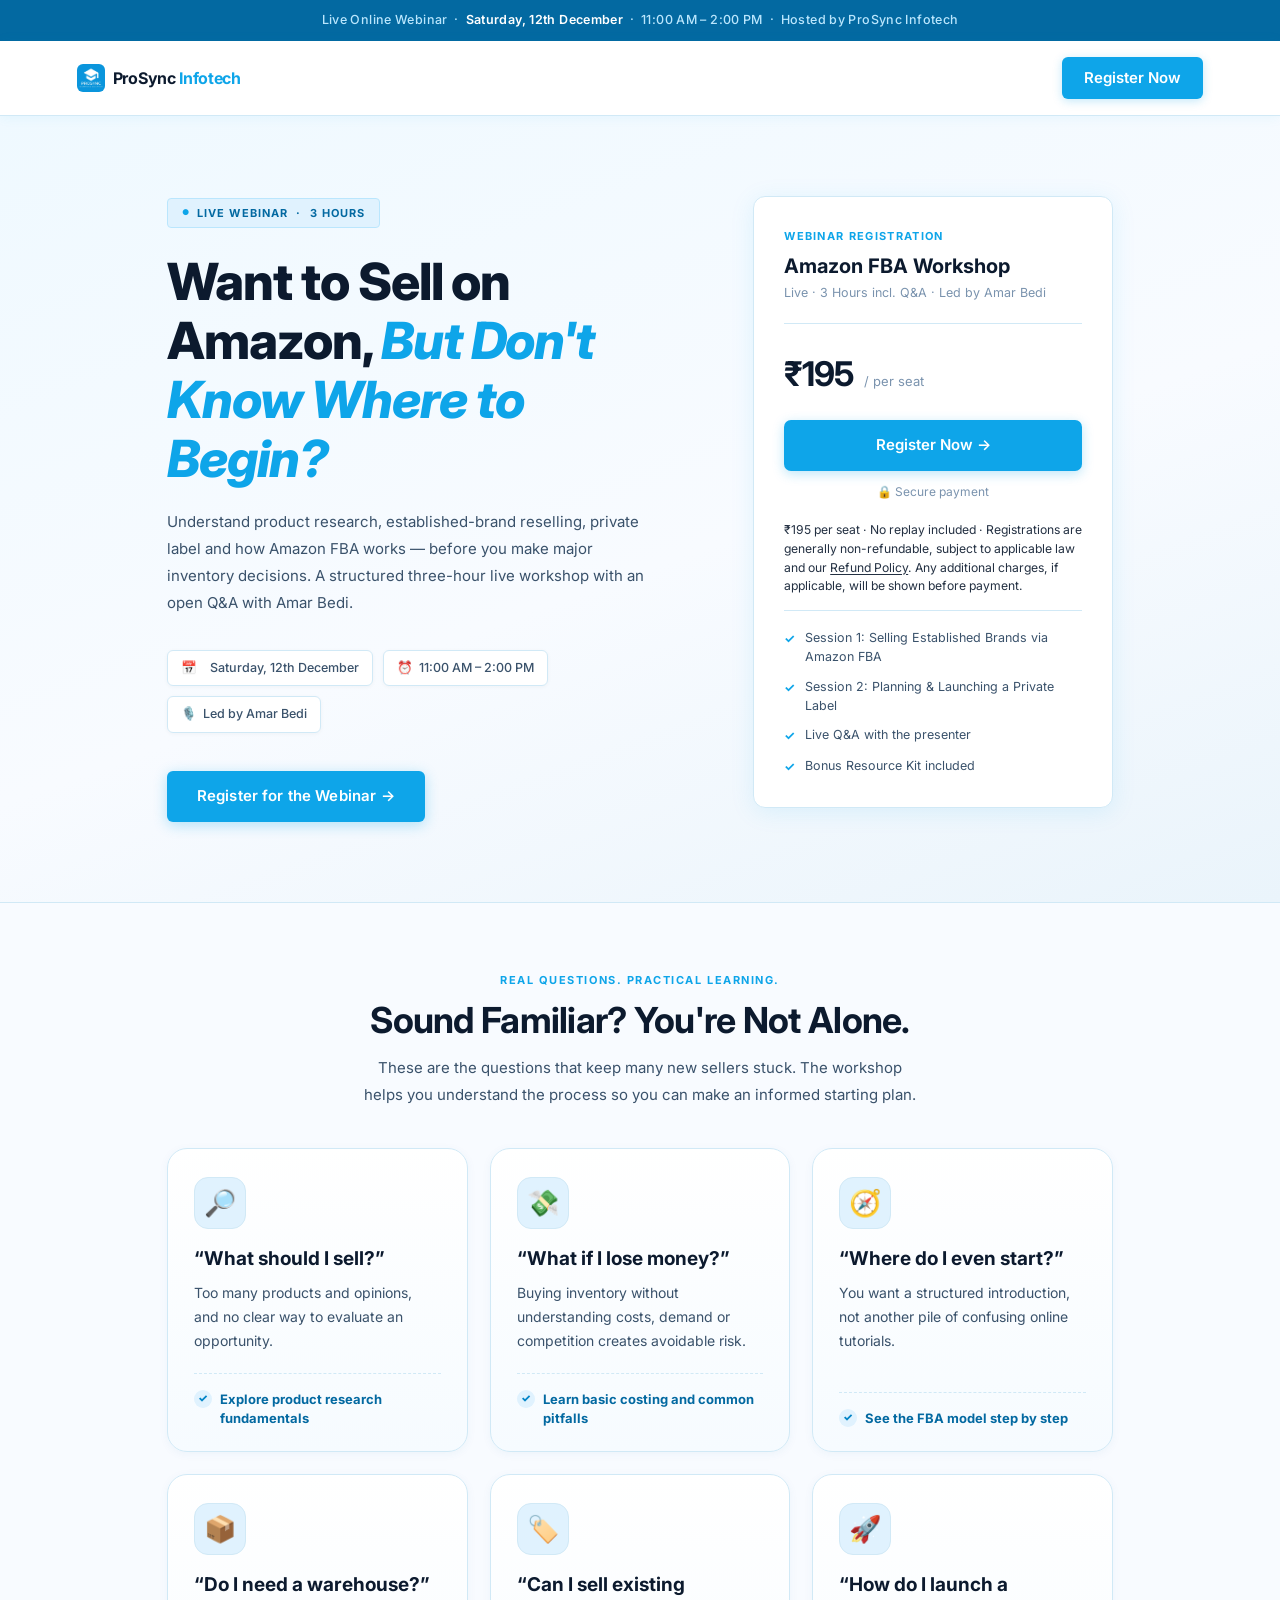
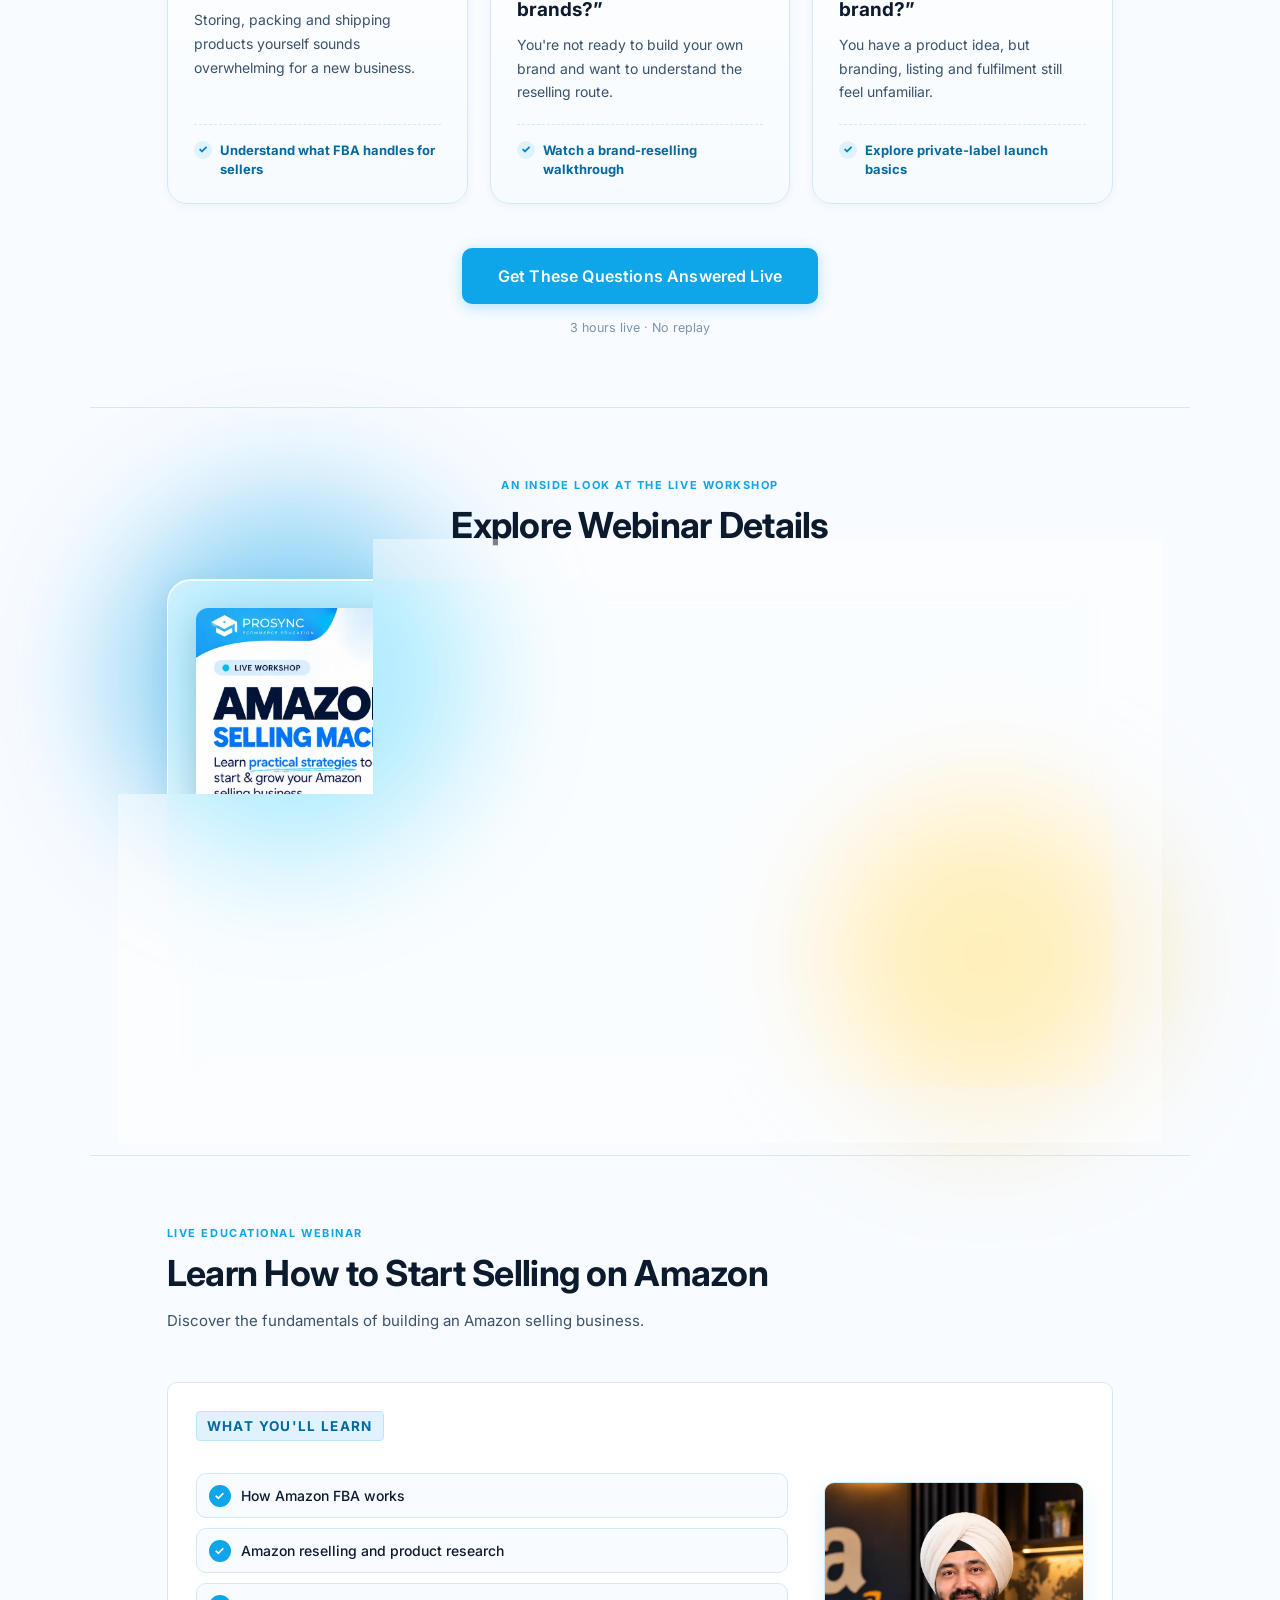
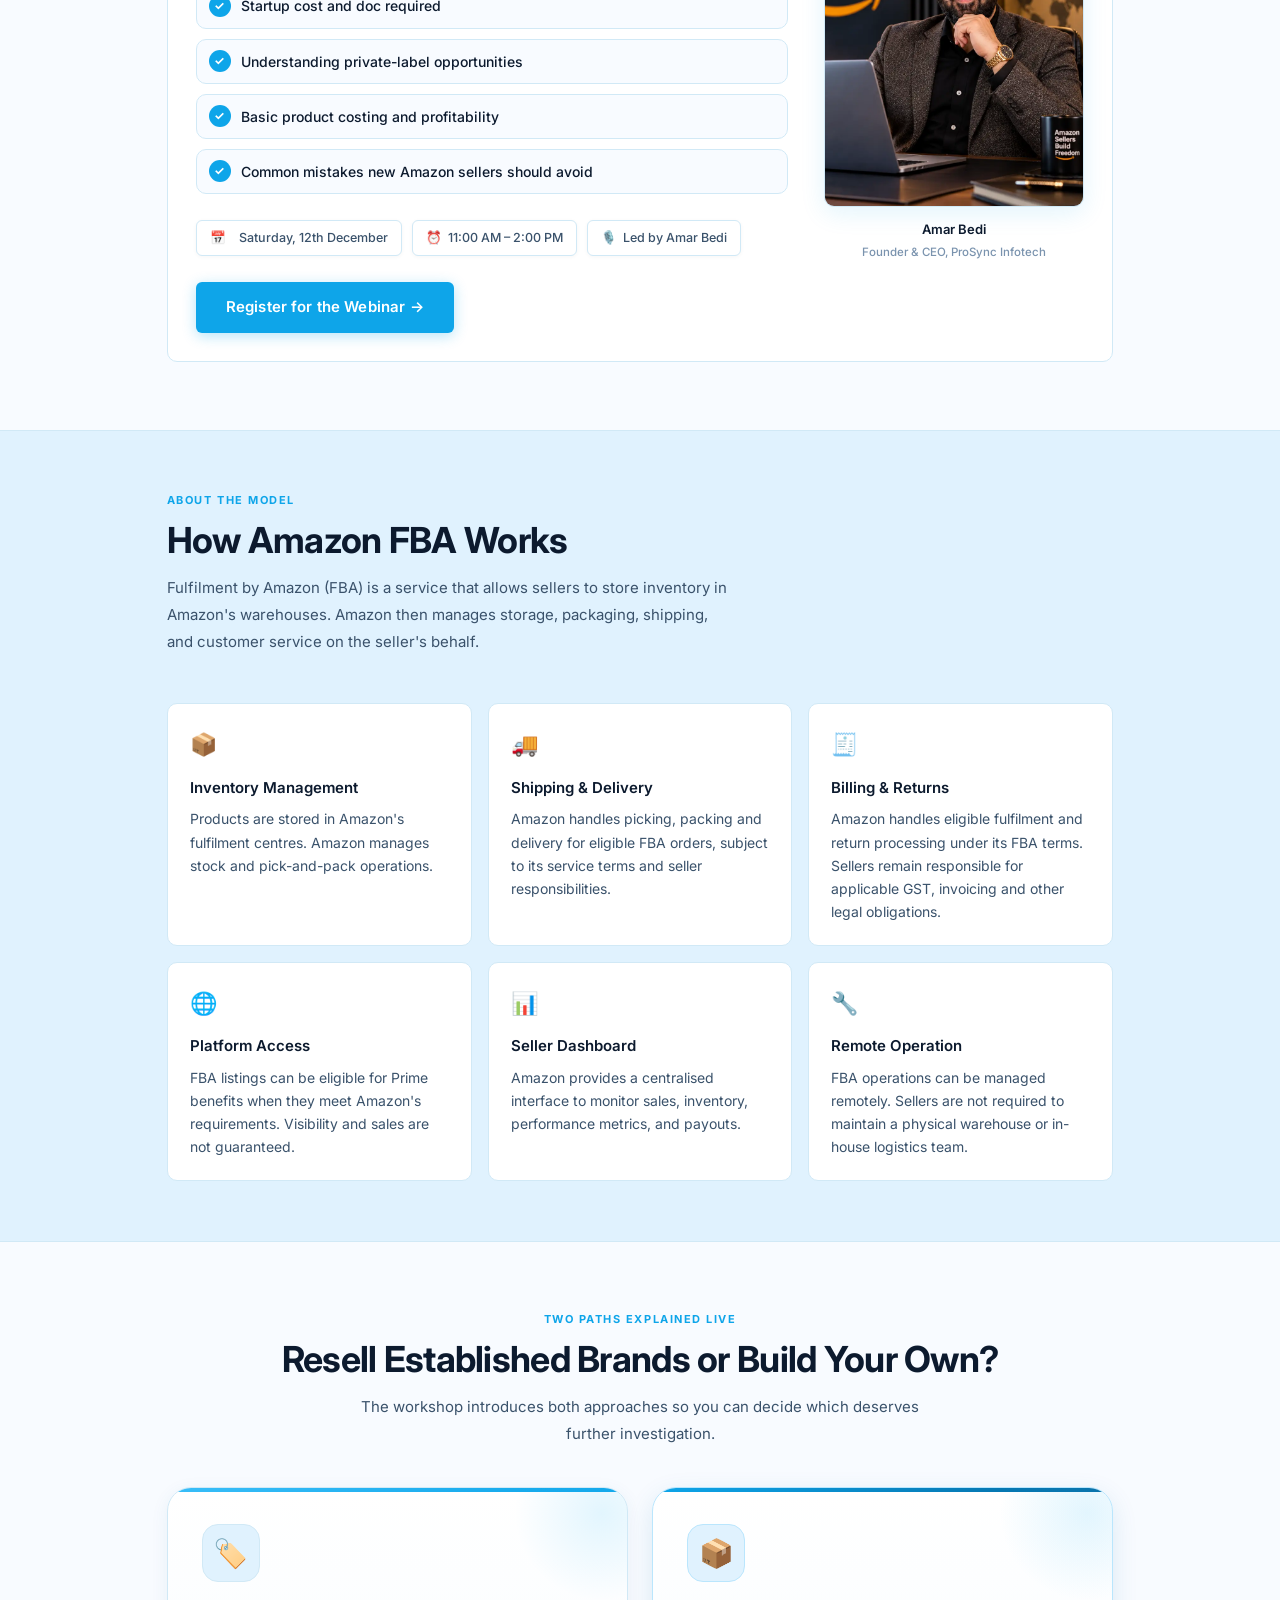
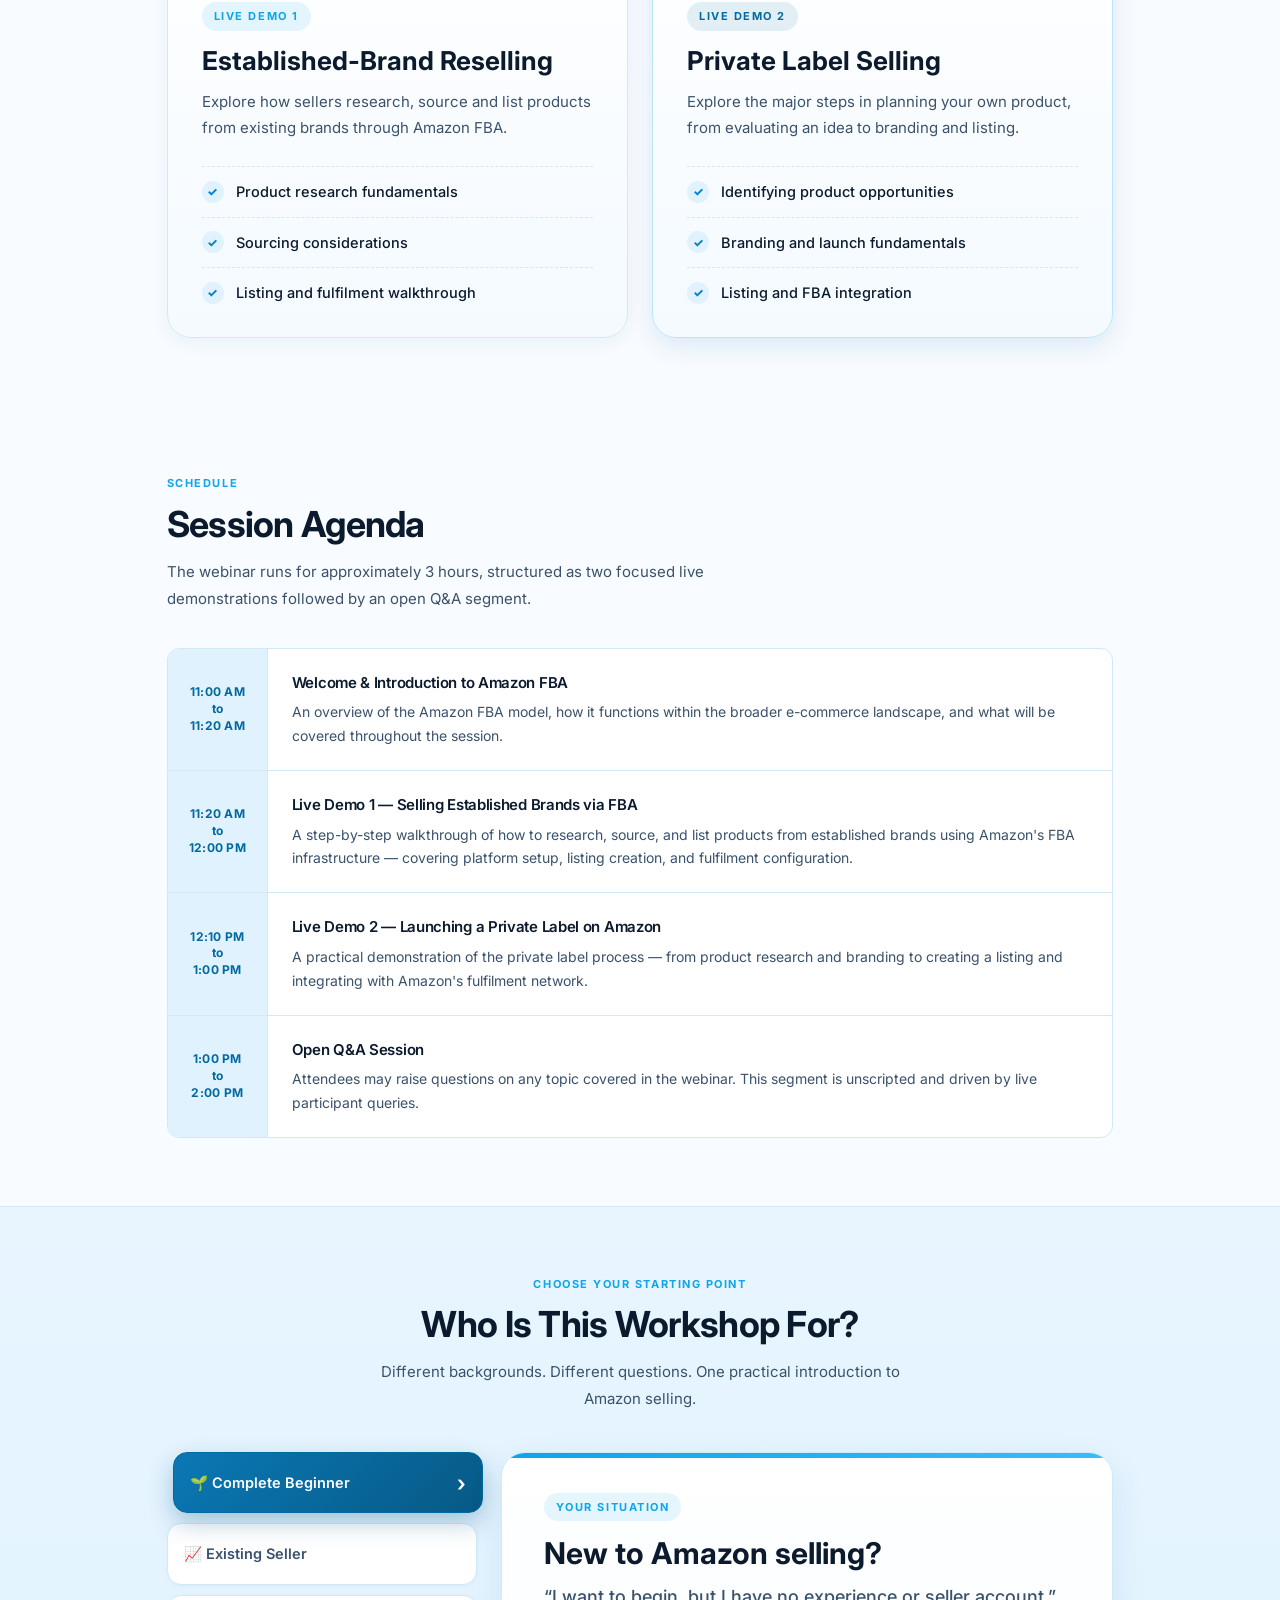
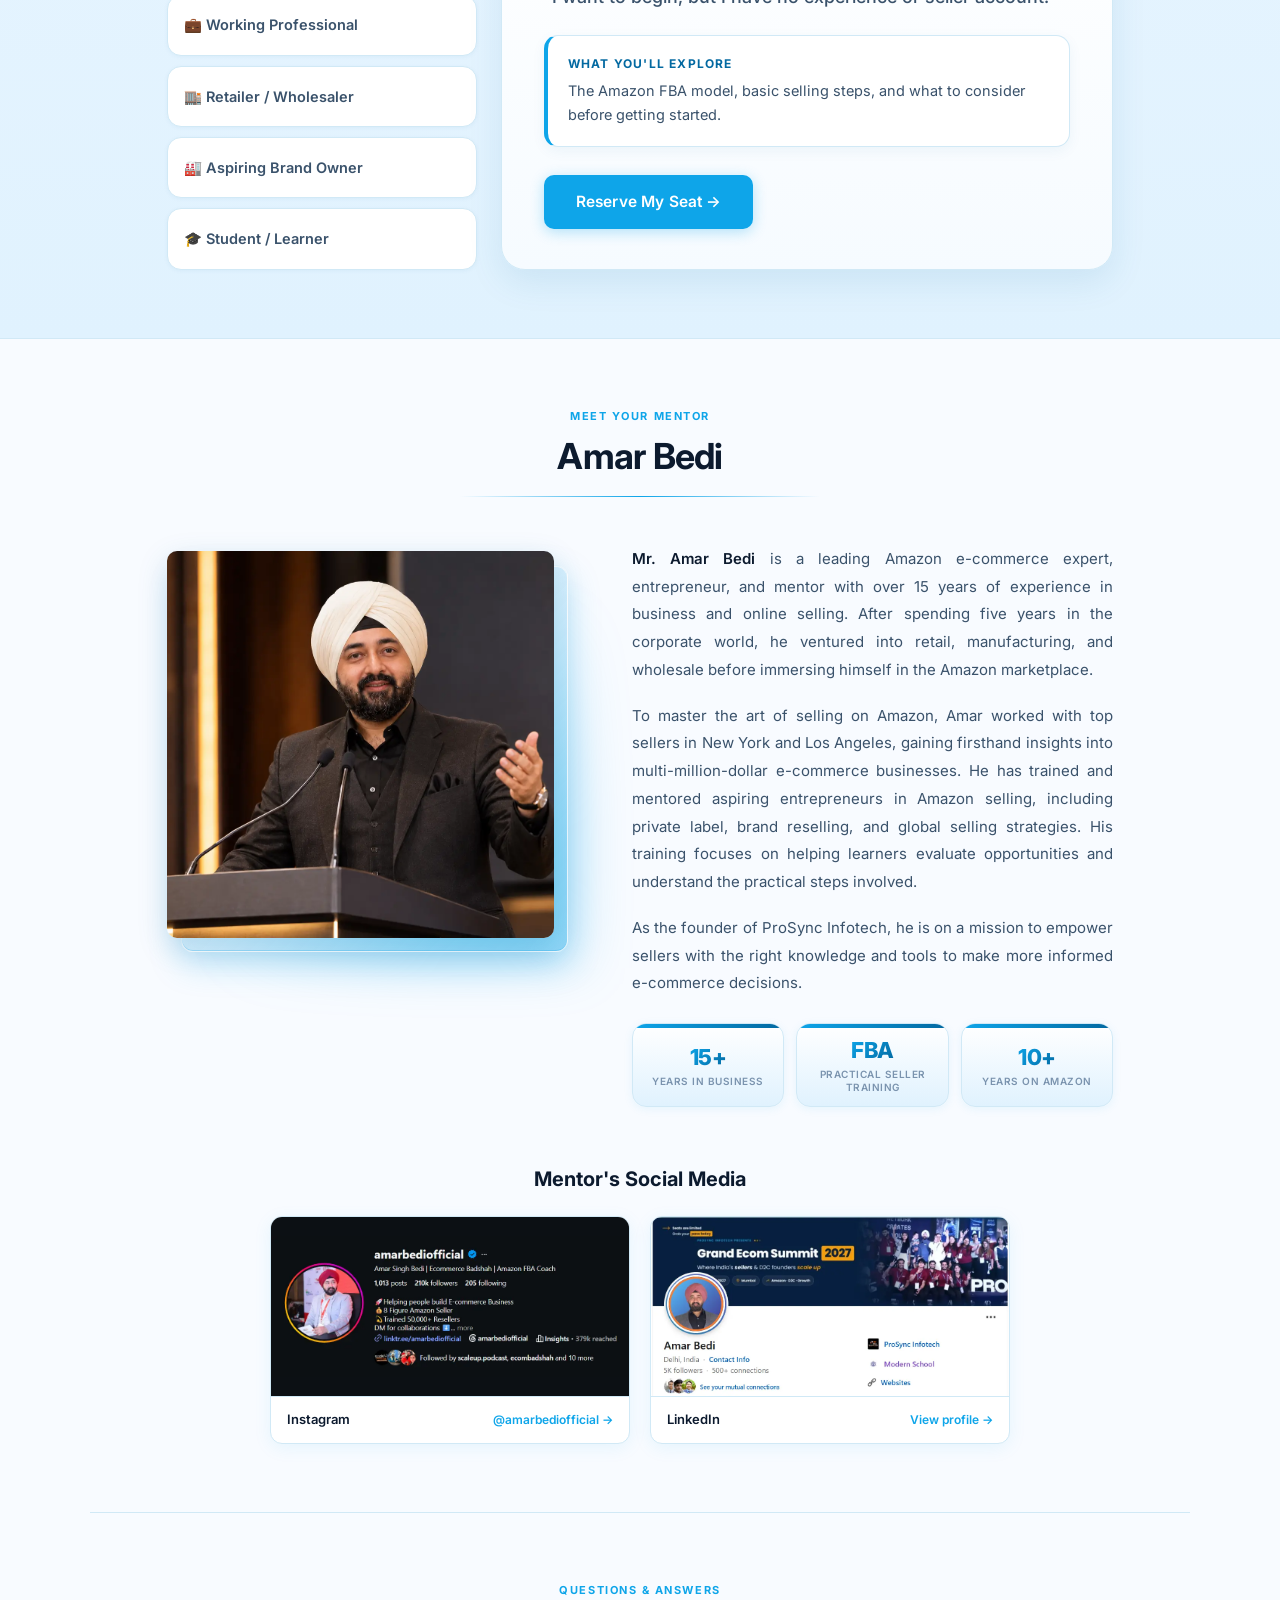
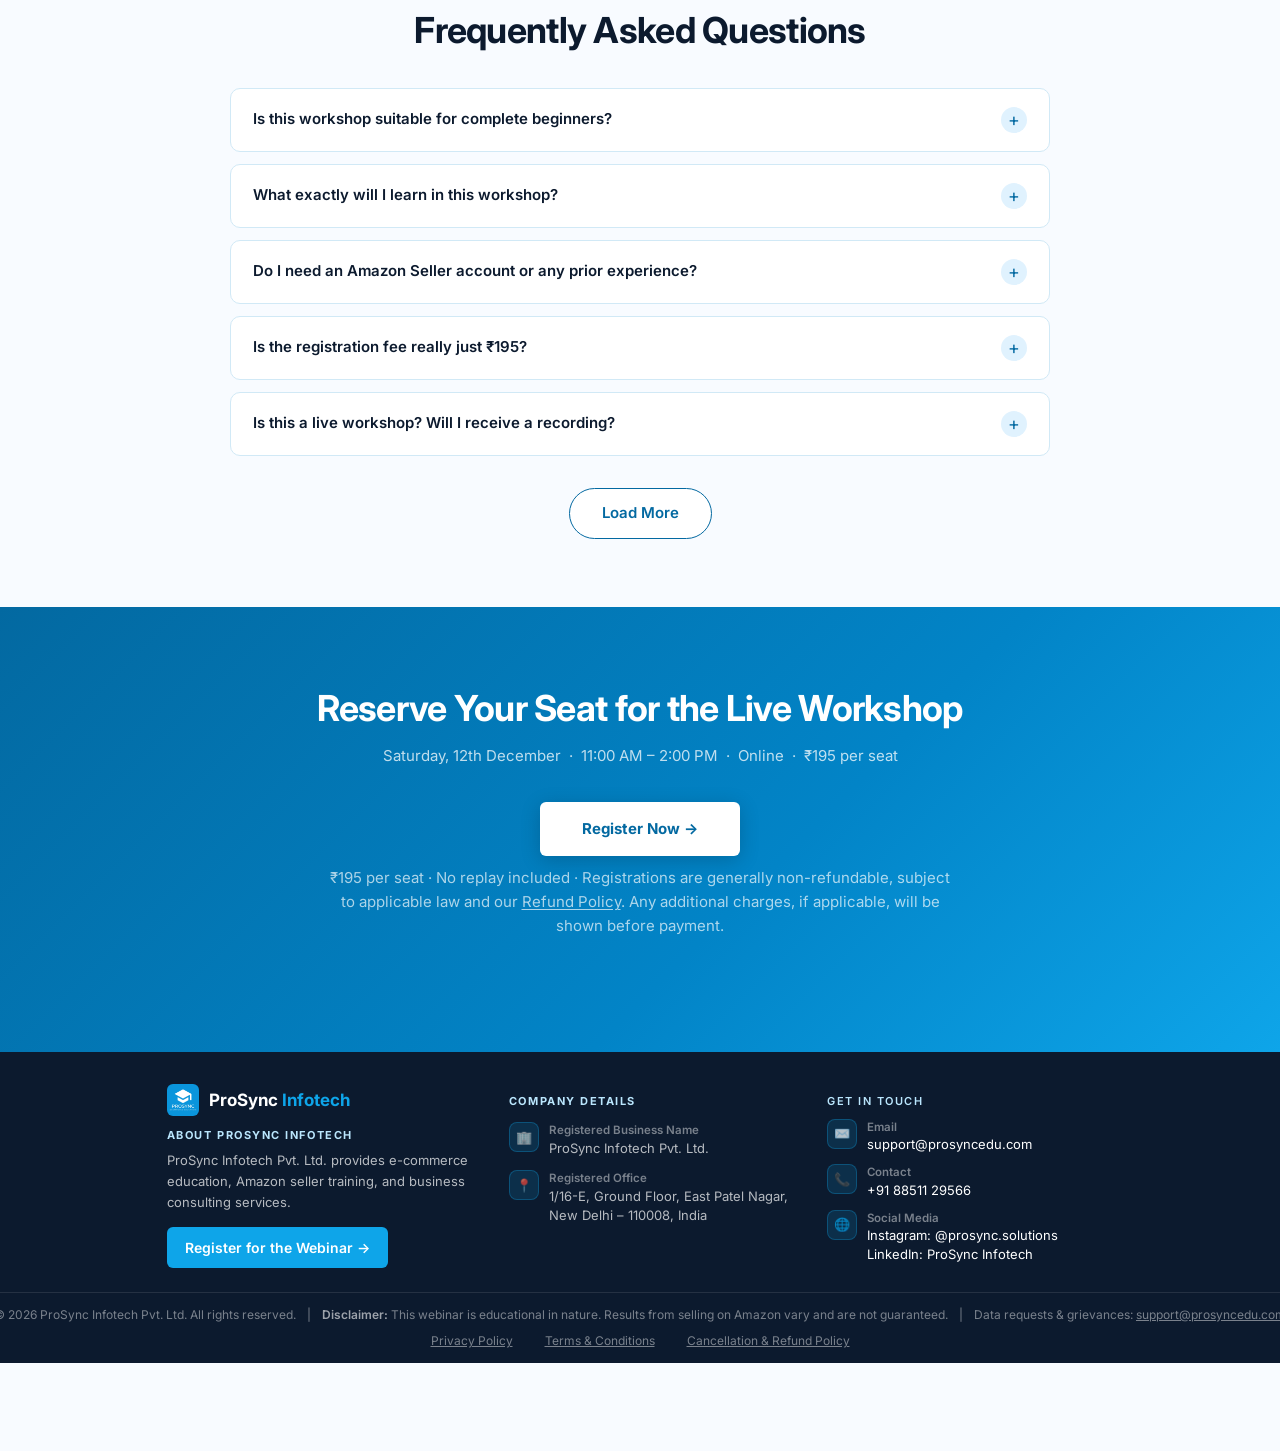
==== commit 09bb43e2: "Few more changes" ====
--- a/index.html
+++ b/index.html
@@ -3,6 +3,13 @@
   <head>
     <meta charset="UTF-8" />
     <meta name="viewport" content="width=device-width, initial-scale=1.0" />
+    <!-- Google Tag Manager -->
+    <script>(function(w,d,s,l,i){w[l]=w[l]||[];w[l].push({'gtm.start':
+    new Date().getTime(),event:'gtm.js'});var f=d.getElementsByTagName(s)[0],
+    j=d.createElement(s),dl=l!='dataLayer'?'&l='+l:'';j.async=true;j.src=
+    'https://www.googletagmanager.com/gtm.js?id='+i+dl;f.parentNode.insertBefore(j,f);
+    })(window,document,'script','dataLayer','GTM-KR85QHR');</script>
+    <!-- End Google Tag Manager -->
     <title>Amazon FBA Live Webinar with Amar Bedi | ProSync Infotech</title>
     <meta
       name="description"
@@ -11,15 +18,15 @@
     <meta name="robots" content="index, follow, max-image-preview:large" />
     <meta name="author" content="ProSync Infotech Pvt. Ltd." />
     <meta name="theme-color" content="#0369a1" />
-    <link rel="icon" type="image/png" href="image/favicon.png" />
-    <link rel="apple-touch-icon" href="image/favicon.png" />
-    <!-- Add once the page has its live address, e.g.
-    <link rel="canonical" href="https://www.example.com/amazon-fba-webinar/" /> -->
+    <link rel="icon" type="image/webp" href="image/favicon.webp" />
+    <link rel="apple-touch-icon" href="image/favicon.webp" />
+    <link rel="canonical" href="https://asm.prosyncedu.com/" />
 
     <!-- Social sharing (Facebook, WhatsApp, LinkedIn, X) -->
     <meta property="og:type" content="website" />
     <meta property="og:locale" content="en_IN" />
     <meta property="og:site_name" content="ProSync Infotech" />
+    <meta property="og:url" content="https://asm.prosyncedu.com/" />
     <meta
       property="og:title"
       content="Amazon FBA Live Webinar with Amar Bedi | ProSync Infotech"
@@ -28,14 +35,21 @@
       property="og:description"
       content="A 3-hour live workshop on selling established brands via Amazon FBA and launching your own private label, with an open Q&amp;A. ₹195 per seat."
     />
-    <meta property="og:image" content="image/amar-bedi-2.png" />
-    <meta property="og:image:width" content="1200" />
-    <meta property="og:image:height" content="800" />
+    <meta
+      property="og:image"
+      content="https://asm.prosyncedu.com/image/amar-bedi-2.webp"
+    />
+    <meta property="og:image:width" content="1535" />
+    <meta property="og:image:height" content="1024" />
     <meta
       property="og:image:alt"
       content="Amar Bedi, Amazon FBA mentor and founder of ProSync Infotech"
     />
     <meta name="twitter:card" content="summary_large_image" />
+    <meta
+      name="twitter:image"
+      content="https://asm.prosyncedu.com/image/amar-bedi-2.webp"
+    />
 
     <!-- Structured data for Google (the Event block is added by the date script) -->
     <script type="application/ld+json">
@@ -44,7 +58,7 @@
         "@graph": [
           {
             "@type": "Organization",
-            "@id": "#organization",
+            "@id": "https://asm.prosyncedu.com/#organization",
             "name": "ProSync Infotech Pvt. Ltd.",
             "description": "E-commerce education, Amazon seller training and business consulting services.",
             "email": "support@prosyncedu.com",
@@ -60,14 +74,14 @@
               "postalCode": "110008",
               "addressCountry": "IN"
             },
-            "founder": { "@id": "#amar-bedi" }
+            "founder": { "@id": "https://asm.prosyncedu.com/#amar-bedi" }
           },
           {
             "@type": "Person",
-            "@id": "#amar-bedi",
+            "@id": "https://asm.prosyncedu.com/#amar-bedi",
             "name": "Amar Bedi",
             "jobTitle": "Founder & CEO, ProSync Infotech",
-            "image": "image/amar-bedi-2.png",
+            "image": "https://asm.prosyncedu.com/image/amar-bedi-2.webp",
             "sameAs": [
               "https://www.instagram.com/amarbediofficial/",
               "https://www.linkedin.com/in/amar-bedi/"
@@ -84,11 +98,14 @@
     />
     <link rel="stylesheet" href="css/style.css" />
     <link rel="stylesheet" href="css/sections.css" />
-    <!-- Google tag: paste your gtag.js / Google Tag Manager snippet here.
-         funnel.js already pushes events to window.dataLayer. -->
+    <!-- funnel.js pushes events to window.dataLayer for Google Tag Manager. -->
     <script src="js/funnel.js" defer></script>
   </head>
   <body>
+    <!-- Google Tag Manager (noscript) -->
+    <noscript><iframe src="https://www.googletagmanager.com/ns.html?id=GTM-KR85QHR"
+    height="0" width="0" style="display:none;visibility:hidden"></iframe></noscript>
+    <!-- End Google Tag Manager (noscript) -->
     <header>
       <!-- TOP BAR -->
       <div class="topbar">
@@ -100,7 +117,7 @@
       <!-- NAV -->
       <nav aria-label="Main">
         <a href="#" class="logo" style="text-decoration: none">
-          <img src="image/favicon.png" alt="" width="28" height="28" />
+          <img src="image/favicon.webp" alt="" width="28" height="28" />
           <span>ProSync <em>Infotech</em></span>
         </a>
         <a
@@ -275,7 +292,7 @@
         <div class="wk-card">
           <img
             class="wk-poster"
-            src="image/workshop-poster.png"
+            src="image/workshop-poster.webp"
             alt="Amazon Selling Machine live online workshop with Amar Bedi, registration fee ₹195"
             width="1122"
             height="1402"
@@ -344,7 +361,7 @@
             </div>
             <figure class="learn-photo">
               <img
-                src="image/amar-bedi.png"
+                src="image/amar-bedi.webp"
                 alt="Amar Bedi, Founder &amp; CEO of ProSync Infotech"
                 width="1200"
                 height="800"
@@ -666,7 +683,7 @@
         <div class="about-grid">
           <figure class="about-photo">
             <img
-              src="image/amar-bedi-2.png"
+              src="image/amar-bedi-2.webp"
               alt="Amar Bedi, Amazon FBA mentor, presenting at a selling workshop"
               width="1200"
               height="800"
@@ -720,7 +737,7 @@
             rel="noopener"
           >
             <img
-              src="image/instagram-profile.png"
+              src="image/instagram-profile.webp"
               alt="Amar Bedi's Instagram profile with 210K followers"
               width="922"
               height="362"
@@ -738,7 +755,7 @@
             rel="noopener"
           >
             <img
-              src="image/linkedin-profile.png"
+              src="image/linkedin-profile.webp"
               alt="Amar Bedi's LinkedIn profile, Founder and CEO at ProSync Infotech"
               width="980"
               height="500"
@@ -997,7 +1014,7 @@
       <div class="footer-main">
         <div class="footer-about">
           <h2 class="footer-logo">
-            <img src="image/favicon.png" alt="" width="32" height="32" />
+            <img src="image/favicon.webp" alt="" width="32" height="32" />
             <span>ProSync <em>Infotech</em></span>
           </h2>
           <h3 class="footer-heading">About ProSync Infotech</h3>
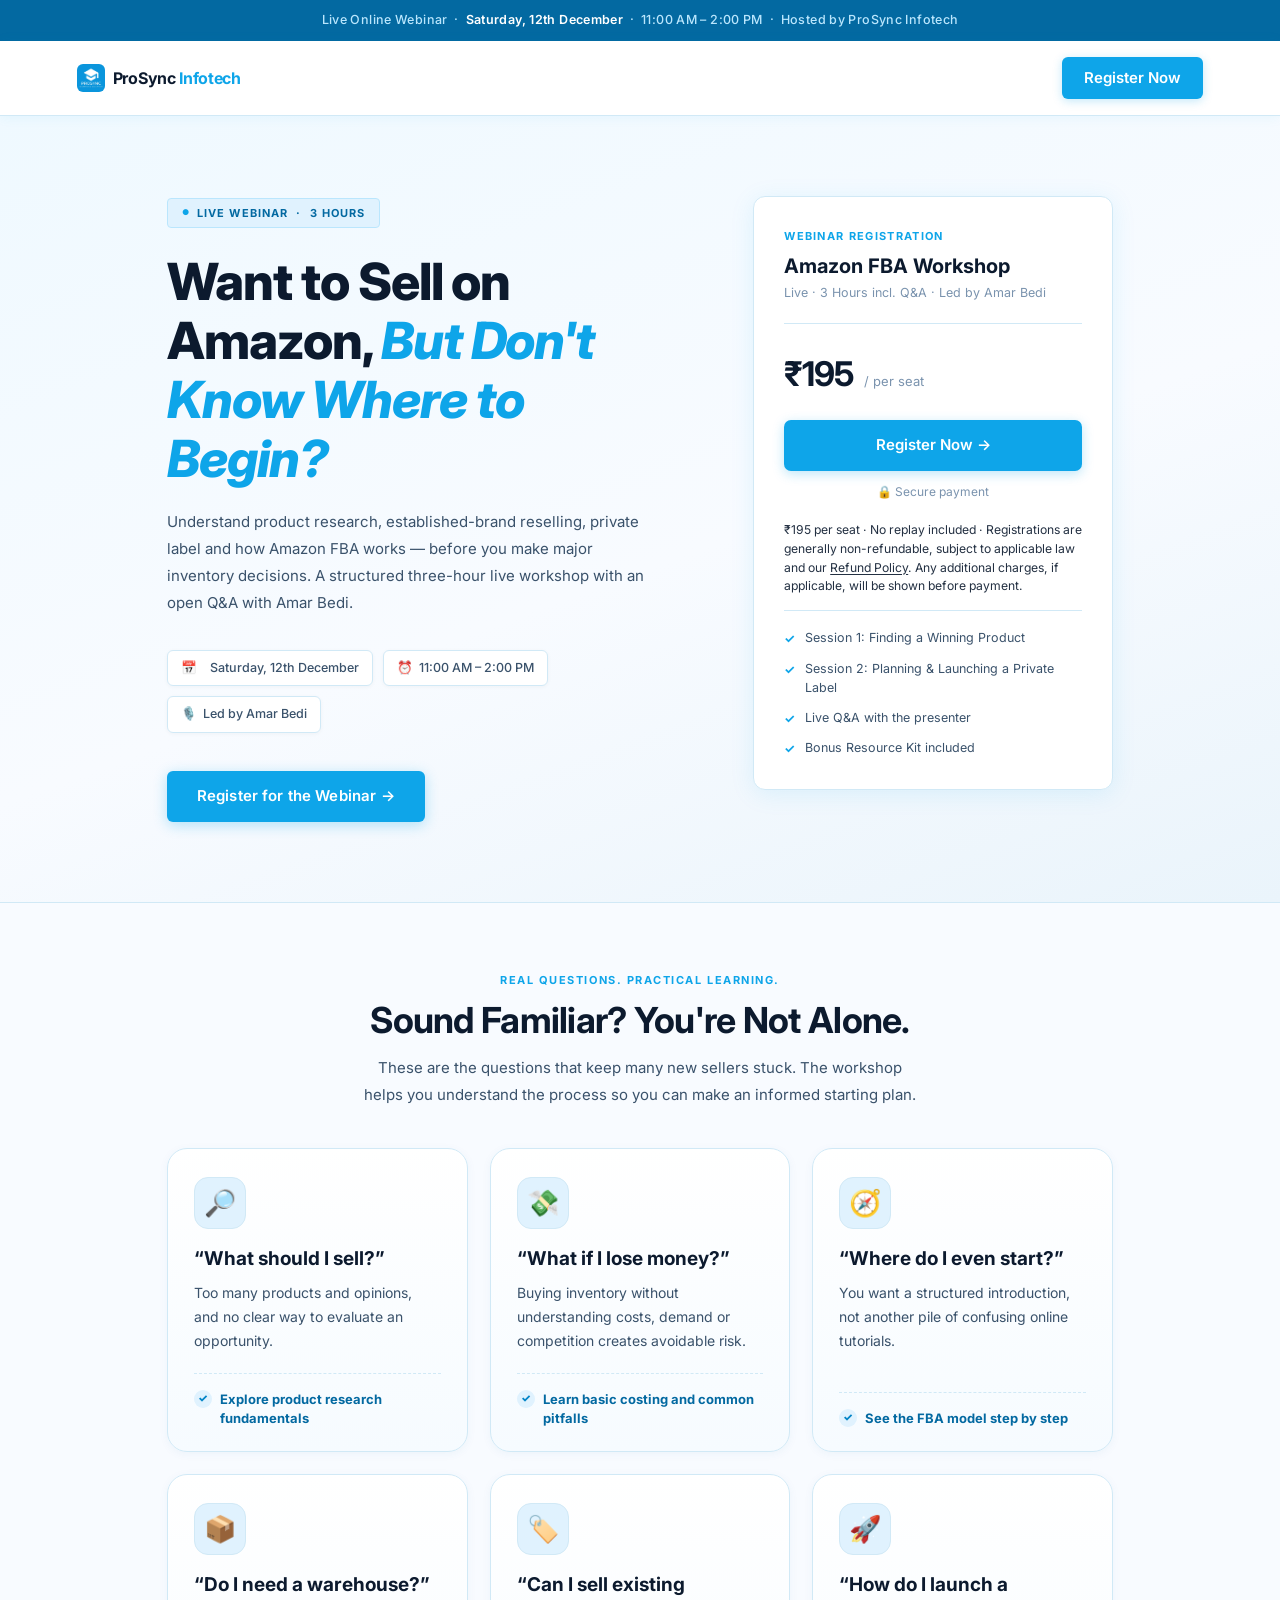
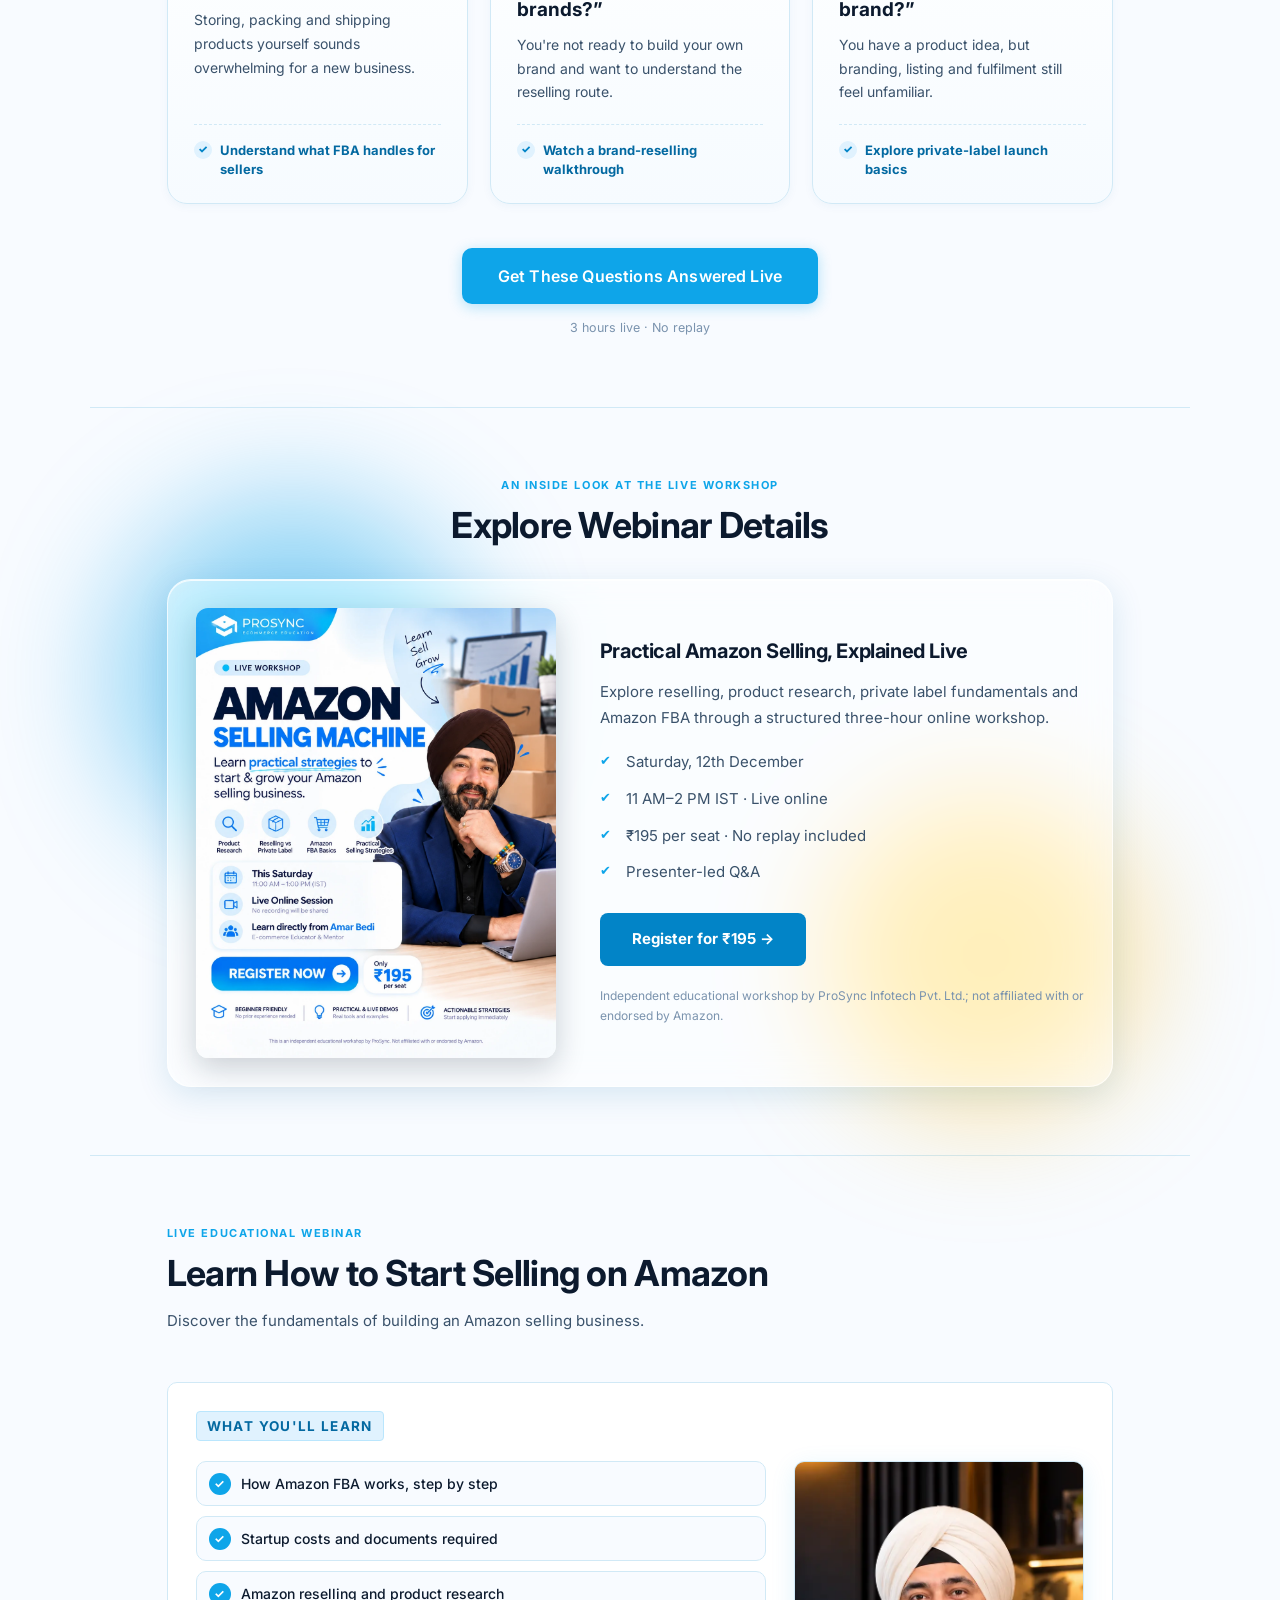
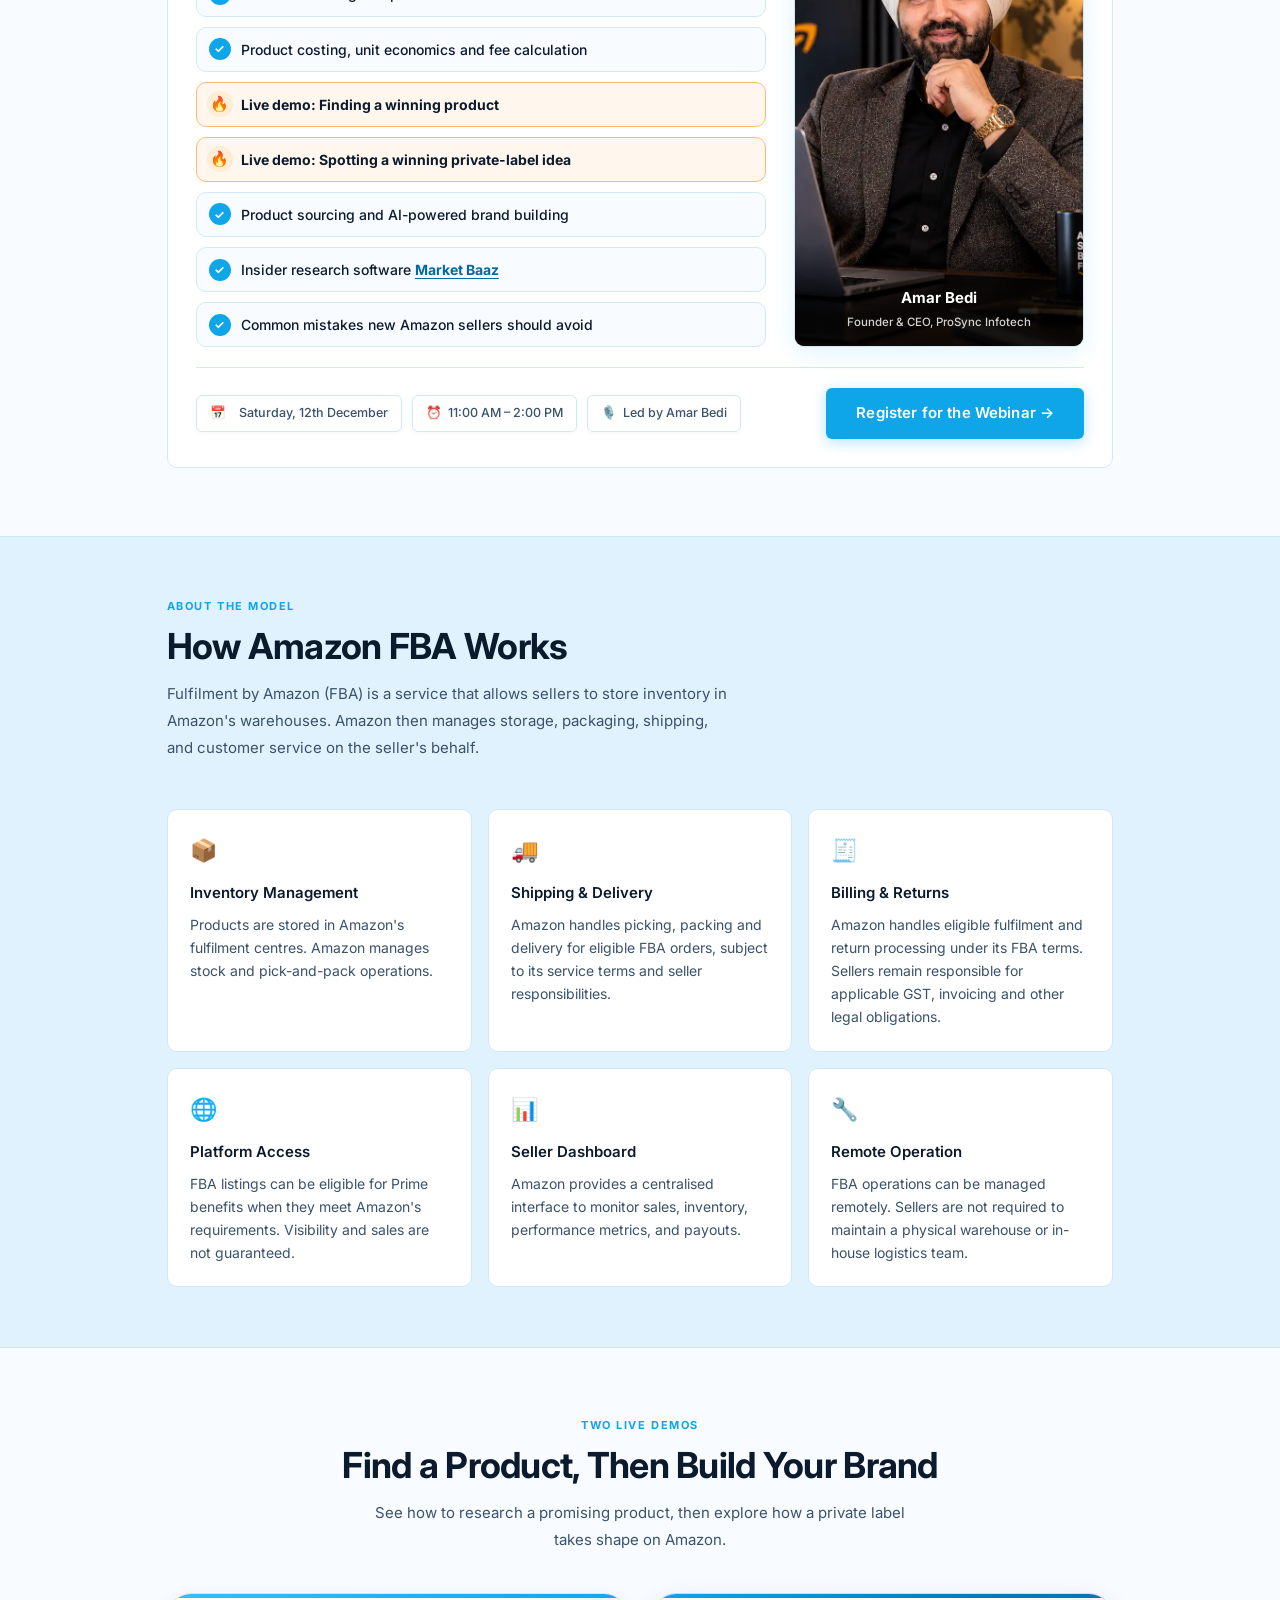
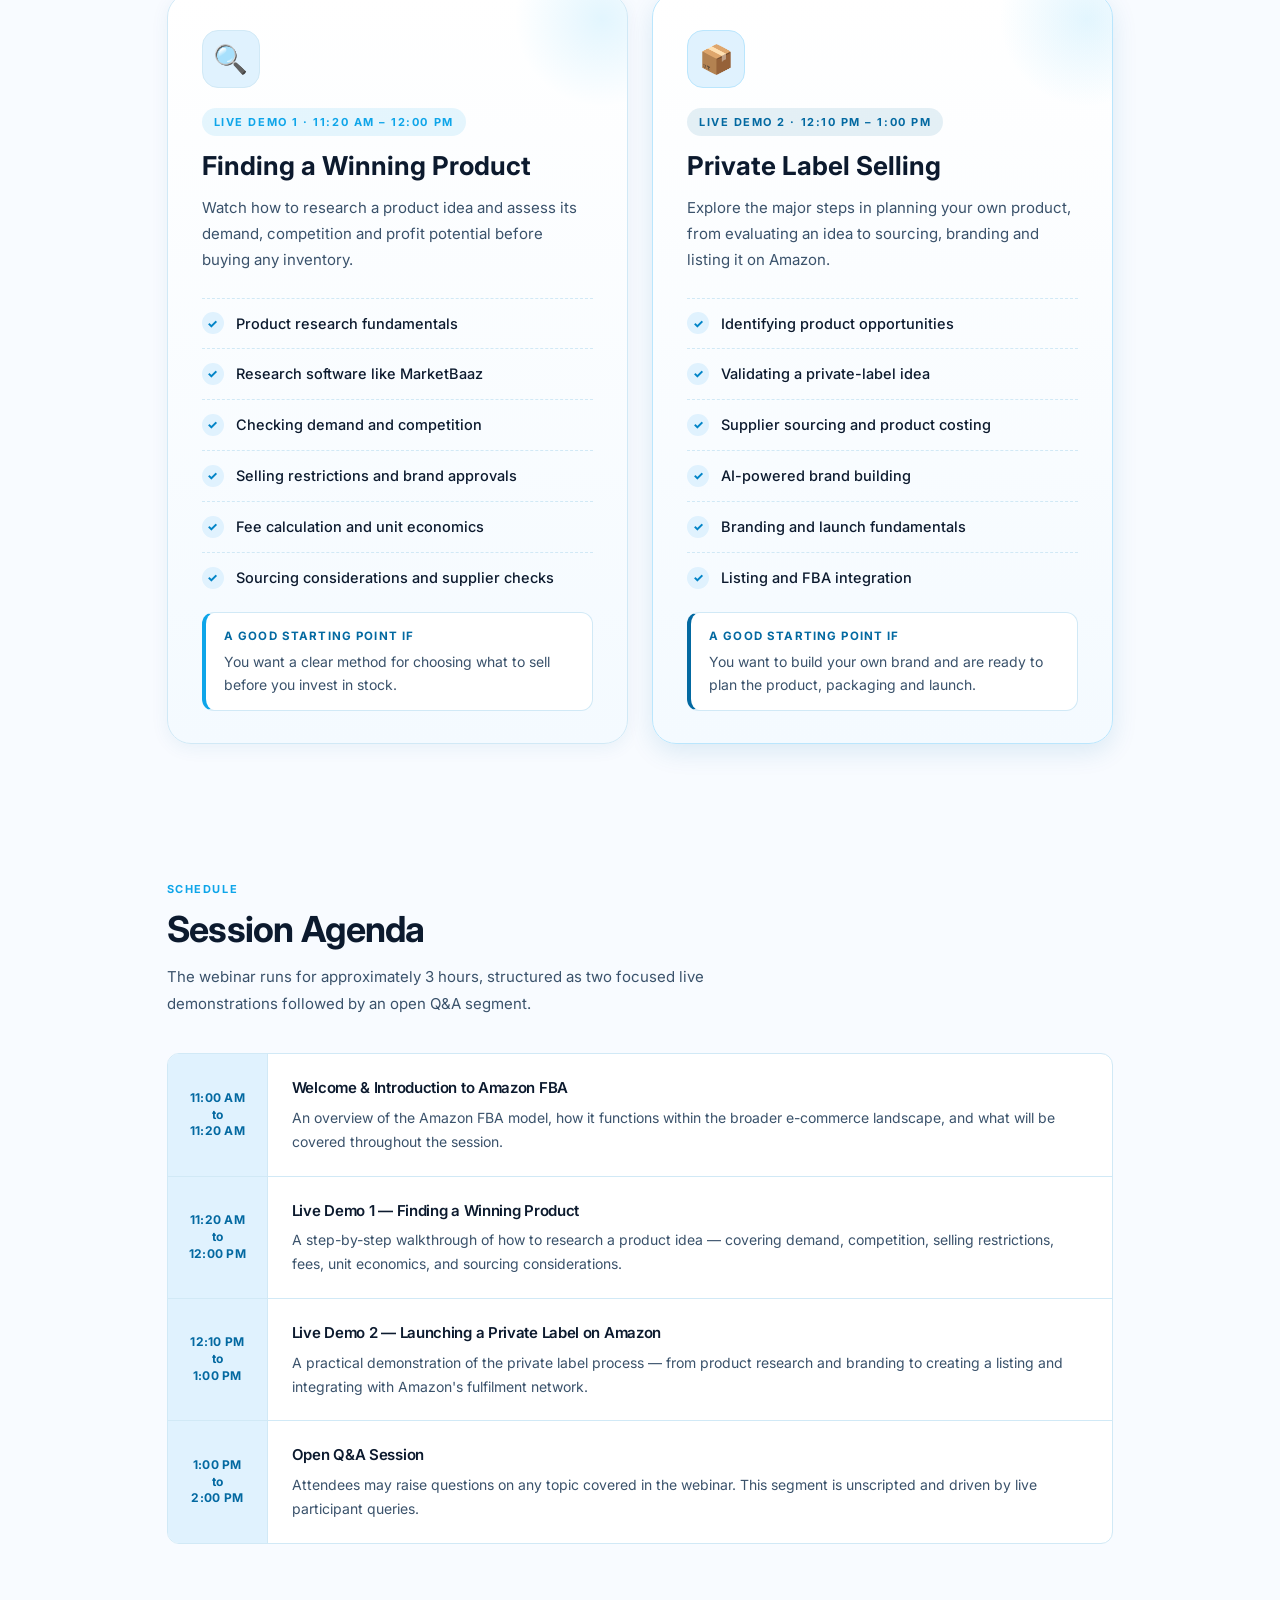
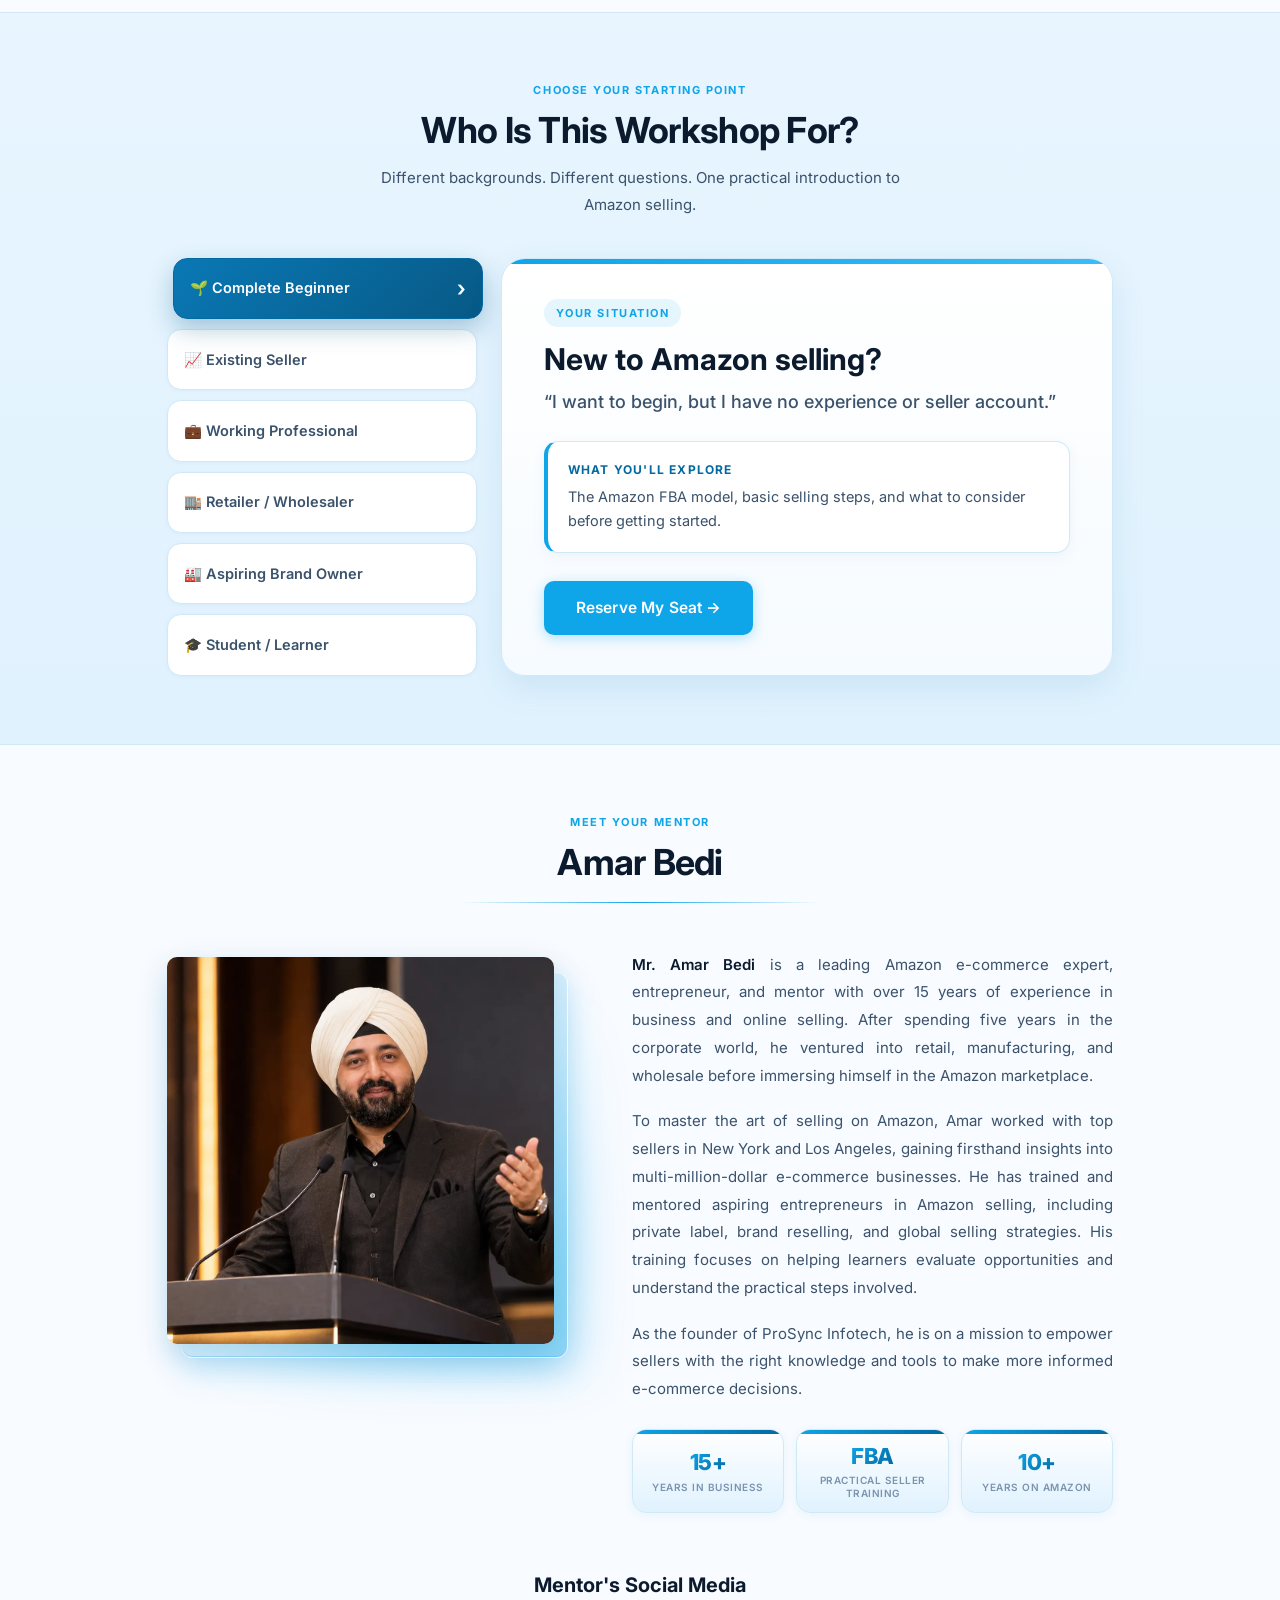
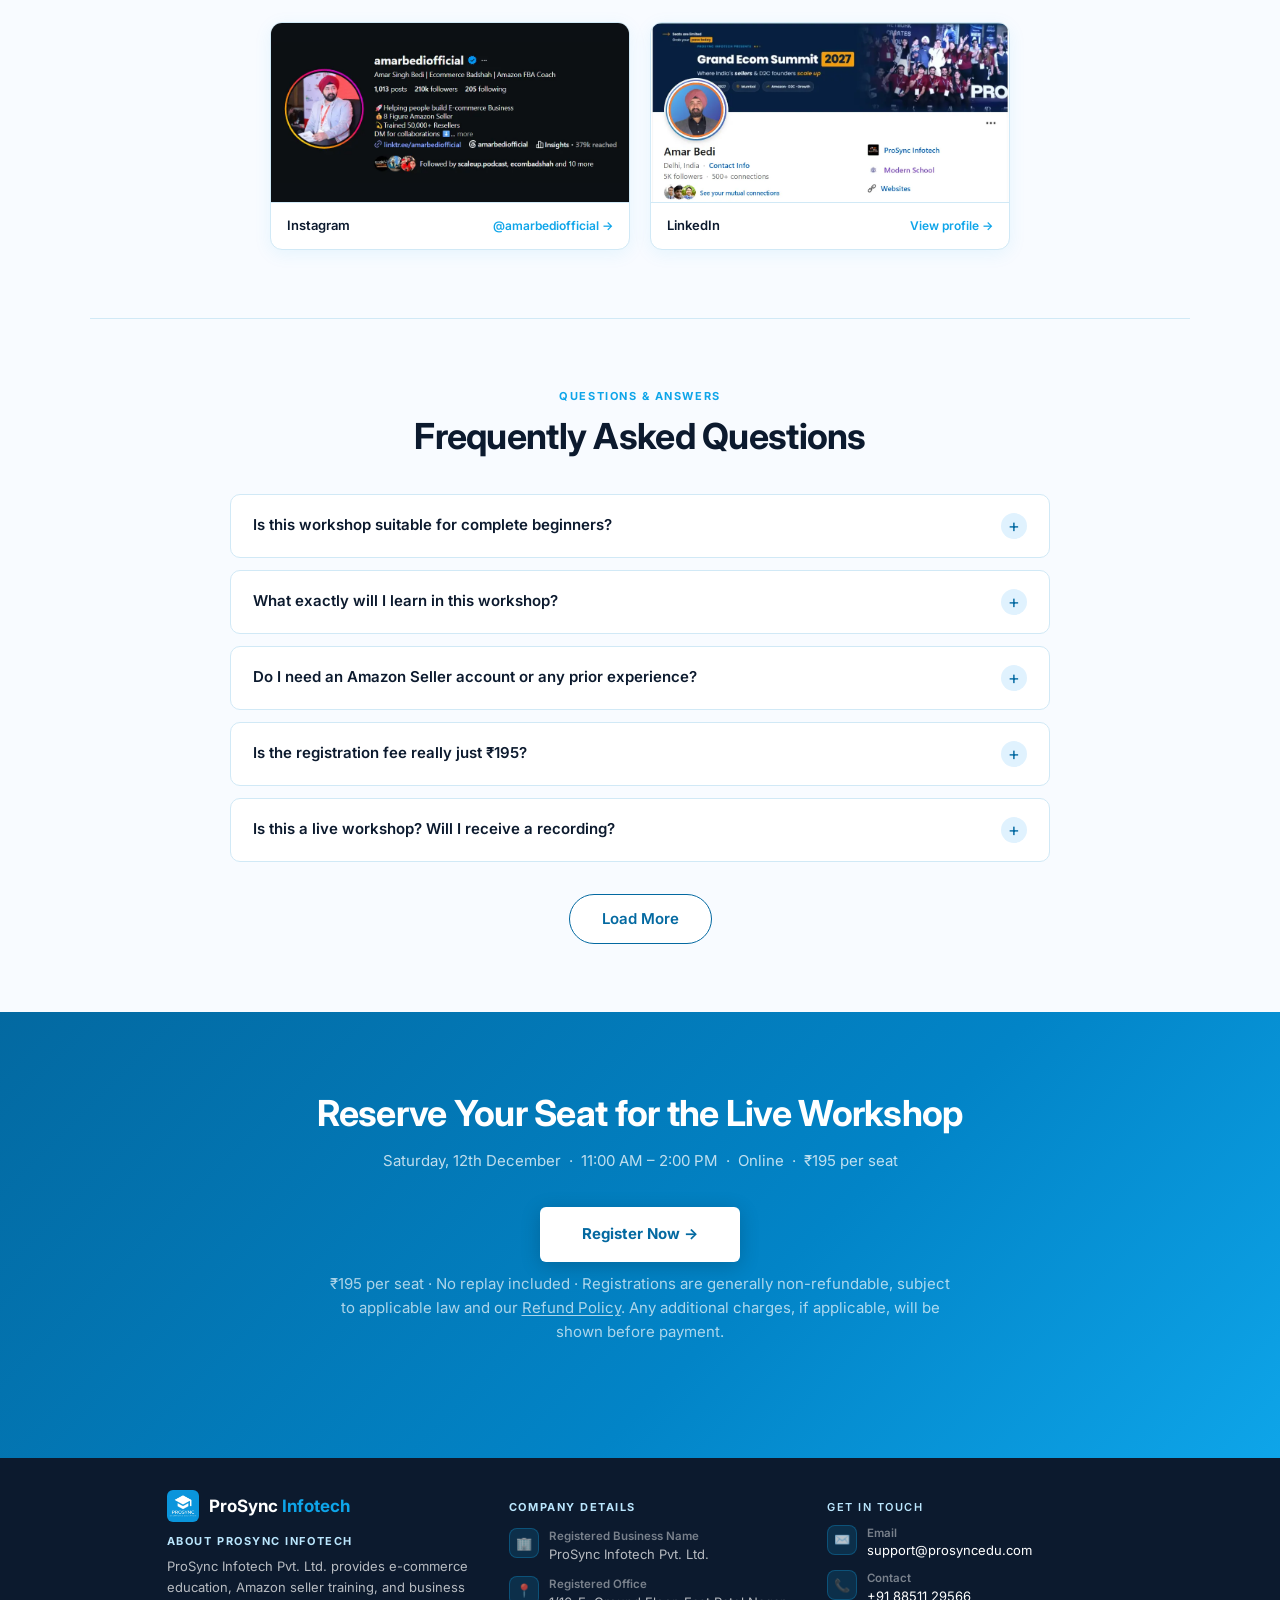
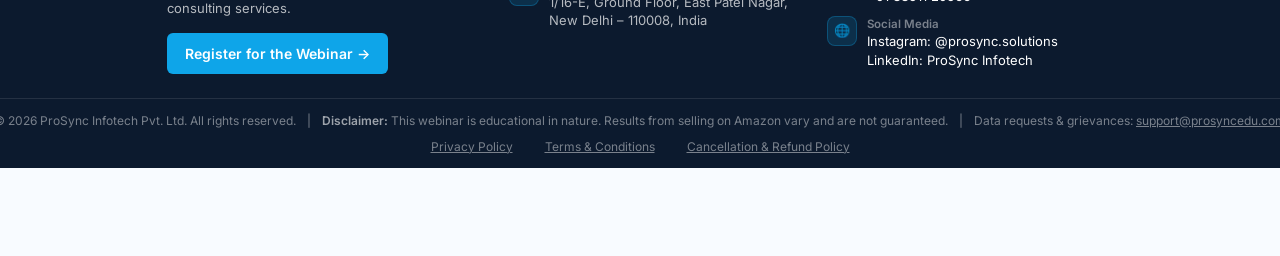
==== commit f4be9c08: "Few more changes" ====
--- a/index.html
+++ b/index.html
@@ -4,16 +4,23 @@
     <meta charset="UTF-8" />
     <meta name="viewport" content="width=device-width, initial-scale=1.0" />
     <!-- Google Tag Manager -->
-    <script>(function(w,d,s,l,i){w[l]=w[l]||[];w[l].push({'gtm.start':
-    new Date().getTime(),event:'gtm.js'});var f=d.getElementsByTagName(s)[0],
-    j=d.createElement(s),dl=l!='dataLayer'?'&l='+l:'';j.async=true;j.src=
-    'https://www.googletagmanager.com/gtm.js?id='+i+dl;f.parentNode.insertBefore(j,f);
-    })(window,document,'script','dataLayer','GTM-KR85QHR');</script>
+    <script>
+      (function (w, d, s, l, i) {
+        w[l] = w[l] || [];
+        w[l].push({ "gtm.start": new Date().getTime(), event: "gtm.js" });
+        var f = d.getElementsByTagName(s)[0],
+          j = d.createElement(s),
+          dl = l != "dataLayer" ? "&l=" + l : "";
+        j.async = true;
+        j.src = "https://www.googletagmanager.com/gtm.js?id=" + i + dl;
+        f.parentNode.insertBefore(j, f);
+      })(window, document, "script", "dataLayer", "GTM-KR85QHR");
+    </script>
     <!-- End Google Tag Manager -->
     <title>Amazon FBA Live Webinar with Amar Bedi | ProSync Infotech</title>
     <meta
       name="description"
-      content="Join Amar Bedi's 3-hour live Amazon FBA webinar every Saturday at 11 AM IST. Learn brand reselling, private label launch and product research. ₹195 per seat."
+      content="Join Amar Bedi's 3-hour live Amazon FBA webinar on Saturday at 11 AM IST. Learn brand reselling, private label launch and product research. ₹195 per seat."
     />
     <meta name="robots" content="index, follow, max-image-preview:large" />
     <meta name="author" content="ProSync Infotech Pvt. Ltd." />
@@ -103,8 +110,14 @@
   </head>
   <body>
     <!-- Google Tag Manager (noscript) -->
-    <noscript><iframe src="https://www.googletagmanager.com/ns.html?id=GTM-KR85QHR"
-    height="0" width="0" style="display:none;visibility:hidden"></iframe></noscript>
+    <noscript
+      ><iframe
+        src="https://www.googletagmanager.com/ns.html?id=GTM-KR85QHR"
+        height="0"
+        width="0"
+        style="display: none; visibility: hidden"
+      ></iframe
+    ></noscript>
     <!-- End Google Tag Manager (noscript) -->
     <header>
       <!-- TOP BAR -->
@@ -186,8 +199,8 @@
             </p>
             <div class="rc-includes">
               <div class="rc-item">
-                <span class="rc-check">✓</span> Session 1: Selling Established
-                Brands via Amazon FBA
+                <span class="rc-check">✓</span> Session 1: Finding a Winning
+                Product
               </div>
               <div class="rc-item">
                 <span class="rc-check">✓</span> Session 2: Planning &amp;
@@ -334,16 +347,43 @@
         </p>
         <div class="session-grid">
           <div class="session-card learn-card">
-            <div class="learn-text">
-              <h3 class="sc-num">What you'll learn</h3>
-              <ul class="learn-list">
-                <li>How Amazon FBA works</li>
-                <li>Amazon reselling and product research</li>
-                <li>Startup cost and doc required</li>
-                <li>Understanding private-label opportunities</li>
-                <li>Basic product costing and profitability</li>
-                <li>Common mistakes new Amazon sellers should avoid</li>
-              </ul>
+            <h3 class="sc-num">What you'll learn</h3>
+            <ul class="learn-list">
+              <li>How Amazon FBA works, step by step</li>
+              <li>Startup costs and documents required</li>
+              <li>Amazon reselling and product research</li>
+              <!-- <li>Live demo: Understanding private-label opportunities</li> -->
+              <li>Product costing, unit economics and fee calculation</li>
+              <li class="is-highlight">Live demo: Finding a winning product</li>
+              <li class="is-highlight">
+                Live demo: Spotting a winning private-label idea
+              </li>
+              <li>Product sourcing and AI-powered brand building</li>
+              <li>
+                Insider research software
+                <a
+                  href="https://marketbaaz.com/?utm_source=website_ads&amp;utm_medium=webinar_f1&amp;utm_campaign=landing_page&amp;utm_content=marketbaaz"
+                  target="_blank"
+                  rel="noopener"
+                  >Market Baaz</a
+                >
+              </li>
+              <li>Common mistakes new Amazon sellers should avoid</li>
+            </ul>
+            <figure class="learn-photo">
+              <img
+                src="image/amar-bedi.webp"
+                alt="Amar Bedi, Founder &amp; CEO of ProSync Infotech"
+                width="1200"
+                height="800"
+                loading="lazy"
+              />
+              <figcaption>
+                Amar Bedi
+                <span>Founder &amp; CEO, ProSync Infotech</span>
+              </figcaption>
+            </figure>
+            <div class="learn-foot">
               <div class="meta-row learn-meta">
                 <div class="meta-pill">
                   📅 &nbsp;<span class="webinar-date">Every Saturday</span>
@@ -359,19 +399,6 @@
                 >Register for the Webinar →</a
               >
             </div>
-            <figure class="learn-photo">
-              <img
-                src="image/amar-bedi.webp"
-                alt="Amar Bedi, Founder &amp; CEO of ProSync Infotech"
-                width="1200"
-                height="800"
-                loading="lazy"
-              />
-              <figcaption>
-                Amar Bedi
-                <span>Founder &amp; CEO, ProSync Infotech</span>
-              </figcaption>
-            </figure>
           </div>
         </div>
       </section>
@@ -451,43 +478,57 @@
       <!-- TWO MODELS -->
       <section class="section" id="models">
         <div class="center">
-          <div class="sec-label">Two paths explained live</div>
-          <h2 class="sec-title">
-            Resell Established Brands or Build Your Own?
-          </h2>
+          <div class="sec-label">Two live demos</div>
+          <h2 class="sec-title">Find a Product, Then Build Your Brand</h2>
           <p class="sec-desc">
-            The workshop introduces both approaches so you can decide which
-            deserves further investigation.
+            See how to research a promising product, then explore how a private
+            label takes shape on Amazon.
           </p>
         </div>
         <div class="model-grid">
           <article class="model-card">
-            <div class="ov-icon">🏷️</div>
-            <div class="sec-label">Live Demo 1</div>
-            <h3>Established-Brand Reselling</h3>
-            <p>
-              Explore how sellers research, source and list products from
-              existing brands through Amazon FBA.
+            <div class="ov-icon">🔍</div>
+            <div class="sec-label">Live Demo 1 · 11:20 AM – 12:00 PM</div>
+            <h3>Finding a Winning Product</h3>
+            <p>
+              Watch how to research a product idea and assess its demand,
+              competition and profit potential before buying any inventory.
             </p>
             <ul class="model-list">
               <li>Product research fundamentals</li>
-              <li>Sourcing considerations</li>
-              <li>Listing and fulfilment walkthrough</li>
+              <li>Research software like MarketBaaz</li>
+              <li>Checking demand and competition</li>
+              <li>Selling restrictions and brand approvals</li>
+              <li>Fee calculation and unit economics</li>
+              <li>Sourcing considerations and supplier checks</li>
             </ul>
+            <div class="model-fit">
+              <b>A good starting point if</b>
+              You want a clear method for choosing what to sell before you
+              invest in stock.
+            </div>
           </article>
           <article class="model-card is-dark">
             <div class="ov-icon">📦</div>
-            <div class="sec-label">Live Demo 2</div>
+            <div class="sec-label">Live Demo 2 · 12:10 PM – 1:00 PM</div>
             <h3>Private Label Selling</h3>
             <p>
               Explore the major steps in planning your own product, from
-              evaluating an idea to branding and listing.
+              evaluating an idea to sourcing, branding and listing it on Amazon.
             </p>
             <ul class="model-list">
               <li>Identifying product opportunities</li>
+              <li>Validating a private-label idea</li>
+              <li>Supplier sourcing and product costing</li>
+              <li>AI-powered brand building</li>
               <li>Branding and launch fundamentals</li>
               <li>Listing and FBA integration</li>
             </ul>
+            <div class="model-fit">
+              <b>A good starting point if</b>
+              You want to build your own brand and are ready to plan the
+              product, packaging and launch.
+            </div>
           </article>
         </div>
       </section>
@@ -518,14 +559,11 @@
               <div class="ag-time">11:20 AM<br />to<br />12:00 PM</div>
             </div>
             <div class="ag-content">
-              <h3 class="ag-title">
-                Live Demo 1 — Selling Established Brands via FBA
-              </h3>
+              <h3 class="ag-title">Live Demo 1 — Finding a Winning Product</h3>
               <p class="ag-desc">
-                A step-by-step walkthrough of how to research, source, and list
-                products from established brands using Amazon's FBA
-                infrastructure — covering platform setup, listing creation, and
-                fulfilment configuration.
+                A step-by-step walkthrough of how to research a product idea —
+                covering demand, competition, selling restrictions, fees, unit
+                economics, and sourcing considerations.
               </p>
             </div>
           </div>
@@ -1176,11 +1214,22 @@
       </form>
     </dialog>
     <!-- STICKY COUNTDOWN BAR -->
-    <div class="countdown-bar" id="countdown-bar" role="timer" aria-label="Time until the next live webinar">
+    <div
+      class="countdown-bar"
+      id="countdown-bar"
+      role="timer"
+      aria-label="Time until the next live webinar"
+    >
       <div class="cb-inner">
         <div class="cb-text">
-          <span class="cb-label"><i class="cb-dot" aria-hidden="true"></i><span id="cb-label">Live webinar starts in</span></span>
-          <span class="cb-date"><span class="webinar-date">Saturday</span> · 11:00 AM IST · ₹195 per seat</span>
+          <span class="cb-label"
+            ><i class="cb-dot" aria-hidden="true"></i
+            ><span id="cb-label">Live webinar starts in</span></span
+          >
+          <span class="cb-date"
+            ><span class="webinar-date">Saturday</span> · 11:00 AM IST · ₹195
+            per seat</span
+          >
         </div>
         <div class="cb-time" id="cb-time" aria-live="off">
           <div class="cb-unit"><b id="cb-d">00</b><small>Days</small></div>
@@ -1188,7 +1237,13 @@
           <div class="cb-unit"><b id="cb-m">00</b><small>Mins</small></div>
           <div class="cb-unit"><b id="cb-s">00</b><small>Secs</small></div>
         </div>
-        <a href="https://www.instamojo.com/@ProSync/le7be2aeb01034f25a040112269ba4710/" class="cb-cta" target="_blank" rel="noopener">Reserve My Seat →</a>
+        <a
+          href="https://www.instamojo.com/@ProSync/le7be2aeb01034f25a040112269ba4710/"
+          class="cb-cta"
+          target="_blank"
+          rel="noopener"
+          >Reserve My Seat →</a
+        >
       </div>
     </div>
     <script src="js/script.js" defer></script>
--- a/css/style.css
+++ b/css/style.css
@@ -540,44 +540,114 @@
   background: var(--blue-soft);
   transform: translateX(3px);
 }
+/* Featured points: fire icon on an amber highlight */
+.learn-list li.is-highlight {
+  font-weight: 700;
+  background: #fff7ed;
+  border-color: #fdba74;
+}
+.learn-list li.is-highlight::before {
+  content: "🔥";
+  width: 26px;
+  height: 26px;
+  left: 10px;
+  font-size: 15px;
+  background: #ffedd5;
+  box-shadow: 0 0 0 0 rgba(249, 115, 22, 0.45);
+  animation: learn-pulse 1.8s ease-out infinite;
+}
+.learn-list li.is-highlight:hover {
+  background: #ffedd5;
+  border-color: #f97316;
+}
+@keyframes learn-pulse {
+  to {
+    box-shadow: 0 0 0 9px rgba(249, 115, 22, 0);
+  }
+}
+@media (prefers-reduced-motion: reduce) {
+  .learn-list li.is-highlight::before {
+    animation: none;
+  }
+}
+.learn-list a {
+  color: var(--blue-deeper);
+  font-weight: 700;
+  text-decoration: underline;
+  text-underline-offset: 3px;
+}
 /* ── LEARN CARD WITH TRAINER PHOTO ── */
+/* Heading on top, list + photo at equal height, details + button in a footer */
 .learn-card {
   display: grid;
-  grid-template-columns: 1fr 260px;
-  gap: 36px;
-  align-items: center;
-}
-.learn-meta {
-  margin-top: 26px;
-  margin-bottom: 26px;
+  grid-template-columns: minmax(0, 1fr) 290px;
+  grid-template-areas:
+    "head head"
+    "list photo"
+    "foot foot";
+  column-gap: 28px;
+  row-gap: 20px;
+}
+.learn-card .sc-num {
+  grid-area: head;
+  justify-self: start;
+  margin: 0;
+}
+.learn-card .learn-list {
+  grid-area: list;
+  align-content: start;
+  margin: 0;
 }
 .learn-photo {
+  grid-area: photo;
+  position: relative;
+  min-height: 360px;
   margin: 0;
-  text-align: center;
-}
-.learn-photo img {
-  display: block;
-  width: 100%;
-  aspect-ratio: 4 / 5;
-  object-fit: cover;
-  object-position: top center;
+  overflow: hidden;
   border-radius: 10px;
   border: 1px solid var(--border);
   background: var(--blue-soft);
   box-shadow: 0 6px 24px rgba(14, 165, 233, 0.12);
 }
+.learn-photo img {
+  position: absolute;
+  inset: 0;
+  width: 100%;
+  height: 100%;
+  object-fit: cover;
+  object-position: 53% top;
+}
 .learn-photo figcaption {
-  margin-top: 12px;
-  font-size: 13px;
-  font-weight: 600;
-  color: var(--ink);
+  position: absolute;
+  left: 0;
+  right: 0;
+  bottom: 0;
+  padding: 44px 14px 14px;
+  text-align: center;
+  font-size: 15px;
+  font-weight: 700;
+  color: var(--white);
+  background: linear-gradient(transparent, rgba(0, 0, 0, 0.88) 70%);
 }
 .learn-photo figcaption span {
   display: block;
   font-size: 11.5px;
   font-weight: 500;
-  color: var(--ink-light);
+  color: rgba(255, 255, 255, 0.82);
   margin-top: 2px;
+}
+.learn-foot {
+  grid-area: foot;
+  display: flex;
+  flex-wrap: wrap;
+  align-items: center;
+  justify-content: space-between;
+  gap: 16px;
+  padding-top: 20px;
+  border-top: 1px solid var(--border);
+}
+.learn-meta {
+  margin: 0;
 }
 /* ── OVERVIEW GRID ── */
 .overview-grid {
@@ -1322,8 +1392,8 @@
     padding-bottom: 64px;
   }
   .learn-card {
-    grid-template-columns: 1fr 220px;
-    gap: 28px;
+    grid-template-columns: minmax(0, 1fr) 240px;
+    column-gap: 22px;
   }
   .about-grid {
     gap: 40px;
@@ -1368,13 +1438,32 @@
     grid-template-columns: 80px 1fr;
   }
   .learn-card {
-    grid-template-columns: 1fr;
-    gap: 28px;
+    grid-template-columns: minmax(0, 1fr);
+    grid-template-areas:
+      "head"
+      "photo"
+      "list"
+      "foot";
+  }
+  .learn-card .sc-num {
+    justify-self: center;
   }
   .learn-photo {
-    order: -1;
-    max-width: 240px;
-    margin: 0 auto;
+    justify-self: center;
+    width: 100%;
+    max-width: 280px;
+    min-height: 0;
+    aspect-ratio: 4 / 5;
+  }
+  .learn-foot {
+    flex-direction: column;
+    align-items: stretch;
+  }
+  .learn-meta {
+    justify-content: center;
+  }
+  .learn-foot .hero-cta {
+    text-align: center;
   }
 }
 /* Phones */
--- a/css/sections.css
+++ b/css/sections.css
@@ -134,6 +134,20 @@
   color: #0284c7;
   font-size: 12px; font-weight: 800;
 }
+.model-fit {
+  width: 100%;
+  margin-top: 22px;
+  padding: 14px 18px;
+  font-size: 14px;
+  line-height: 1.65;
+  color: var(--ink-mid);
+  background: #fff;
+  border: 1px solid var(--border);
+  border-left: 4px solid var(--blue);
+  border-radius: 12px;
+}
+.model-fit b { display: block; margin-bottom: 4px; font-size: 11.5px; letter-spacing: 0.1em; text-transform: uppercase; color: var(--blue-deeper); }
+.model-card.is-dark .model-fit { border-left-color: var(--blue-deeper); }
 .model-card::before {
   content: "";
   position: absolute;
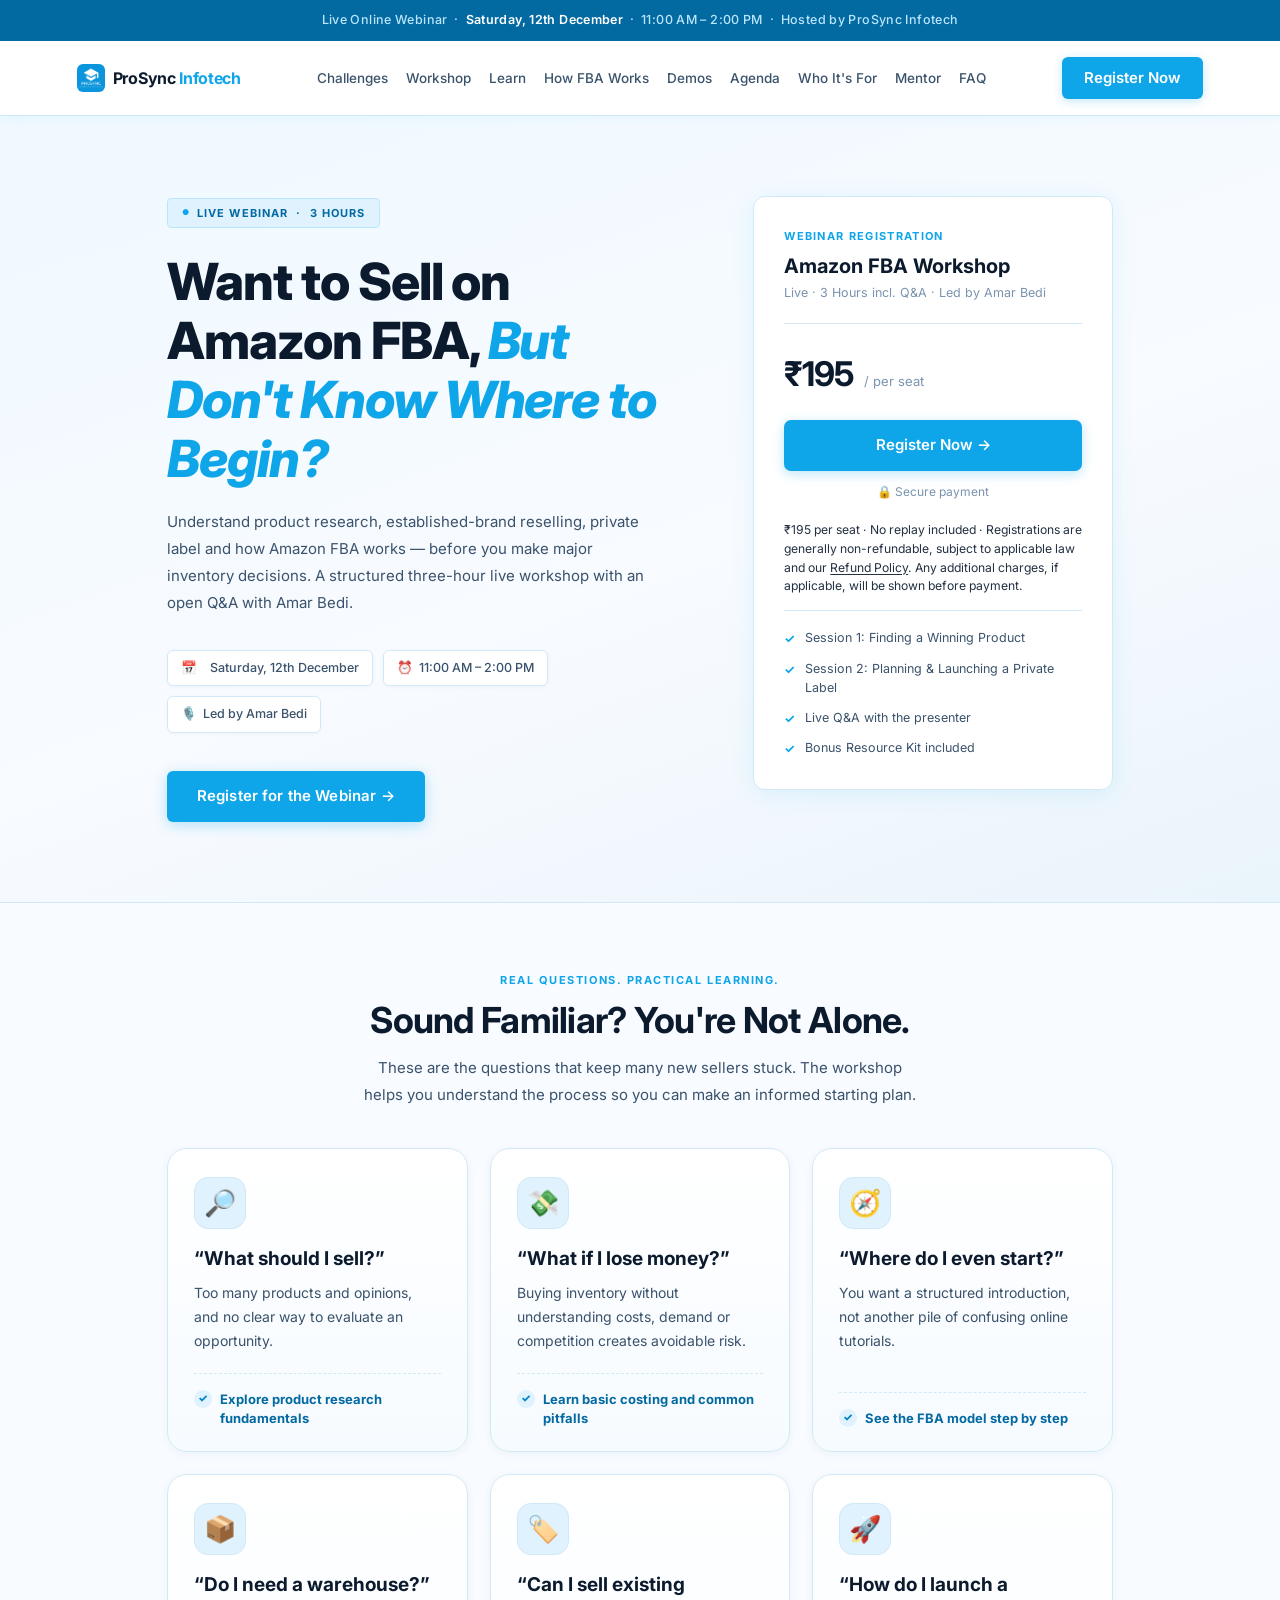
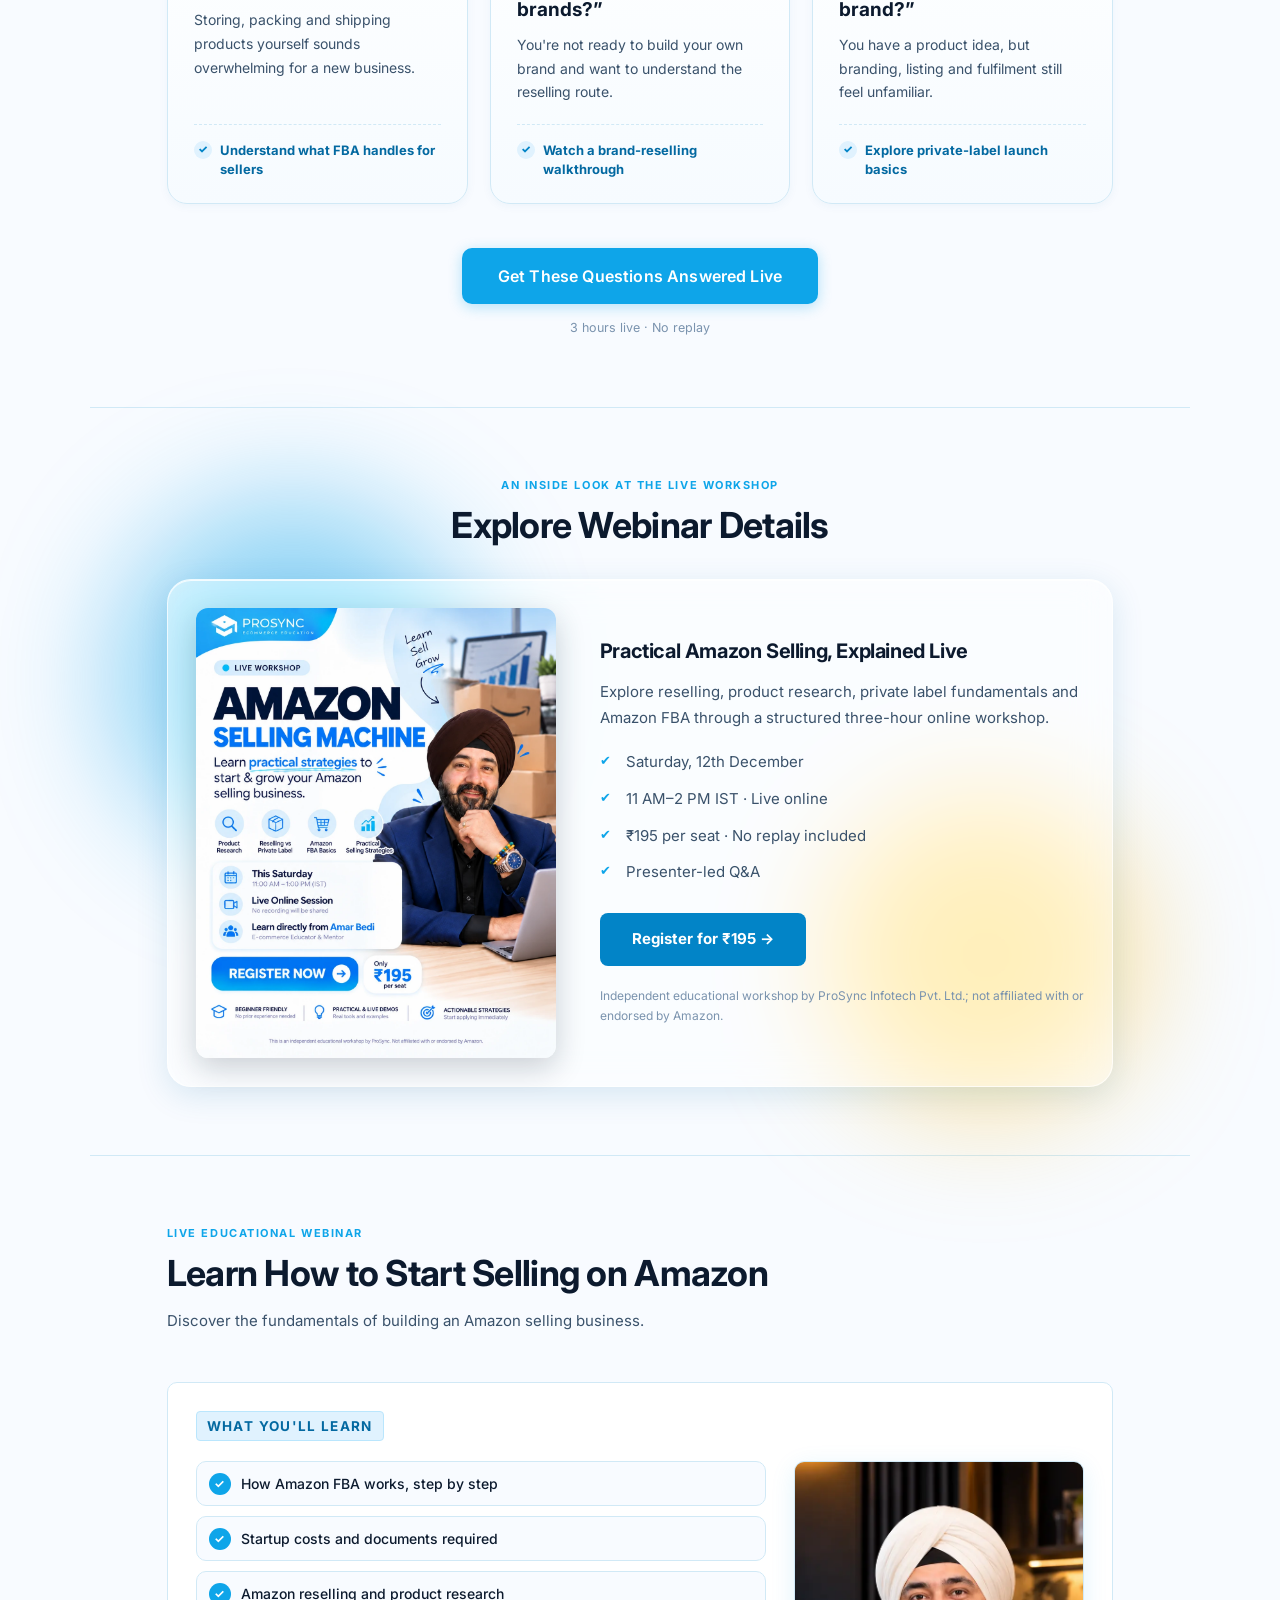
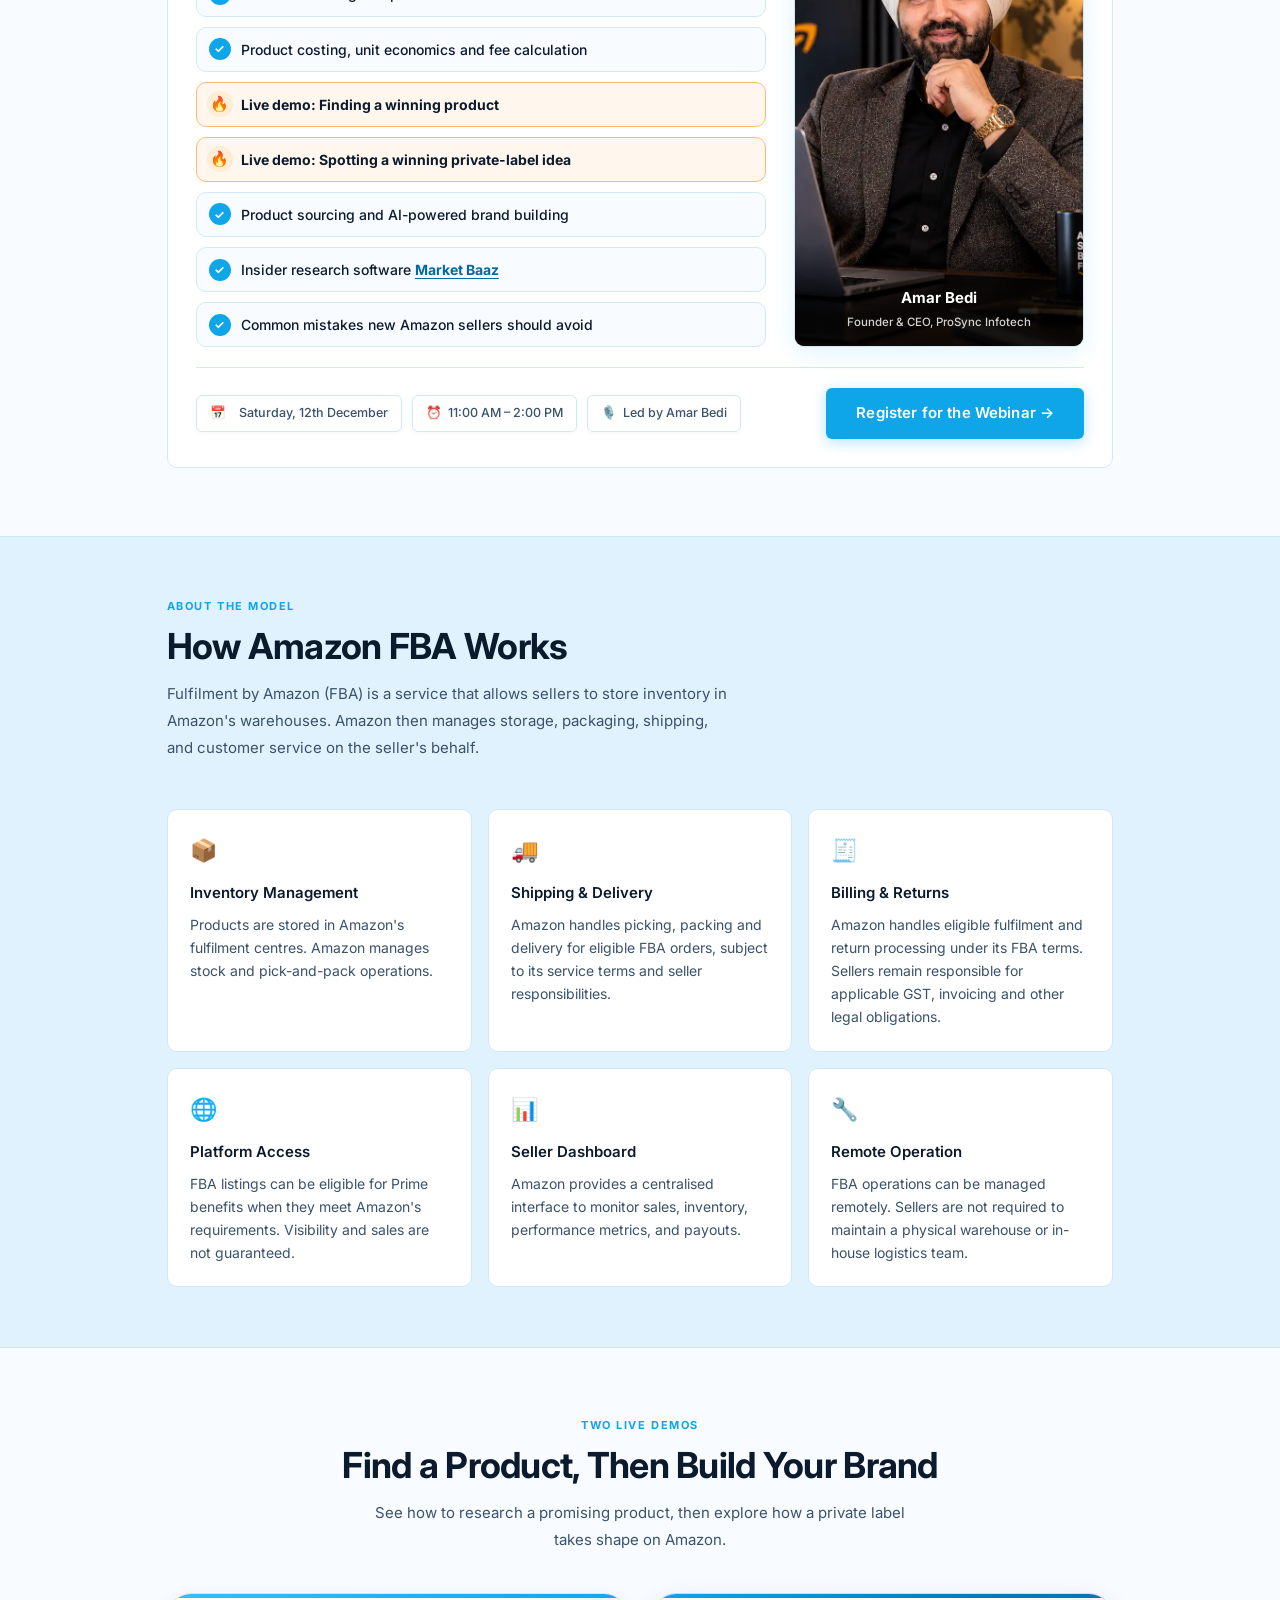
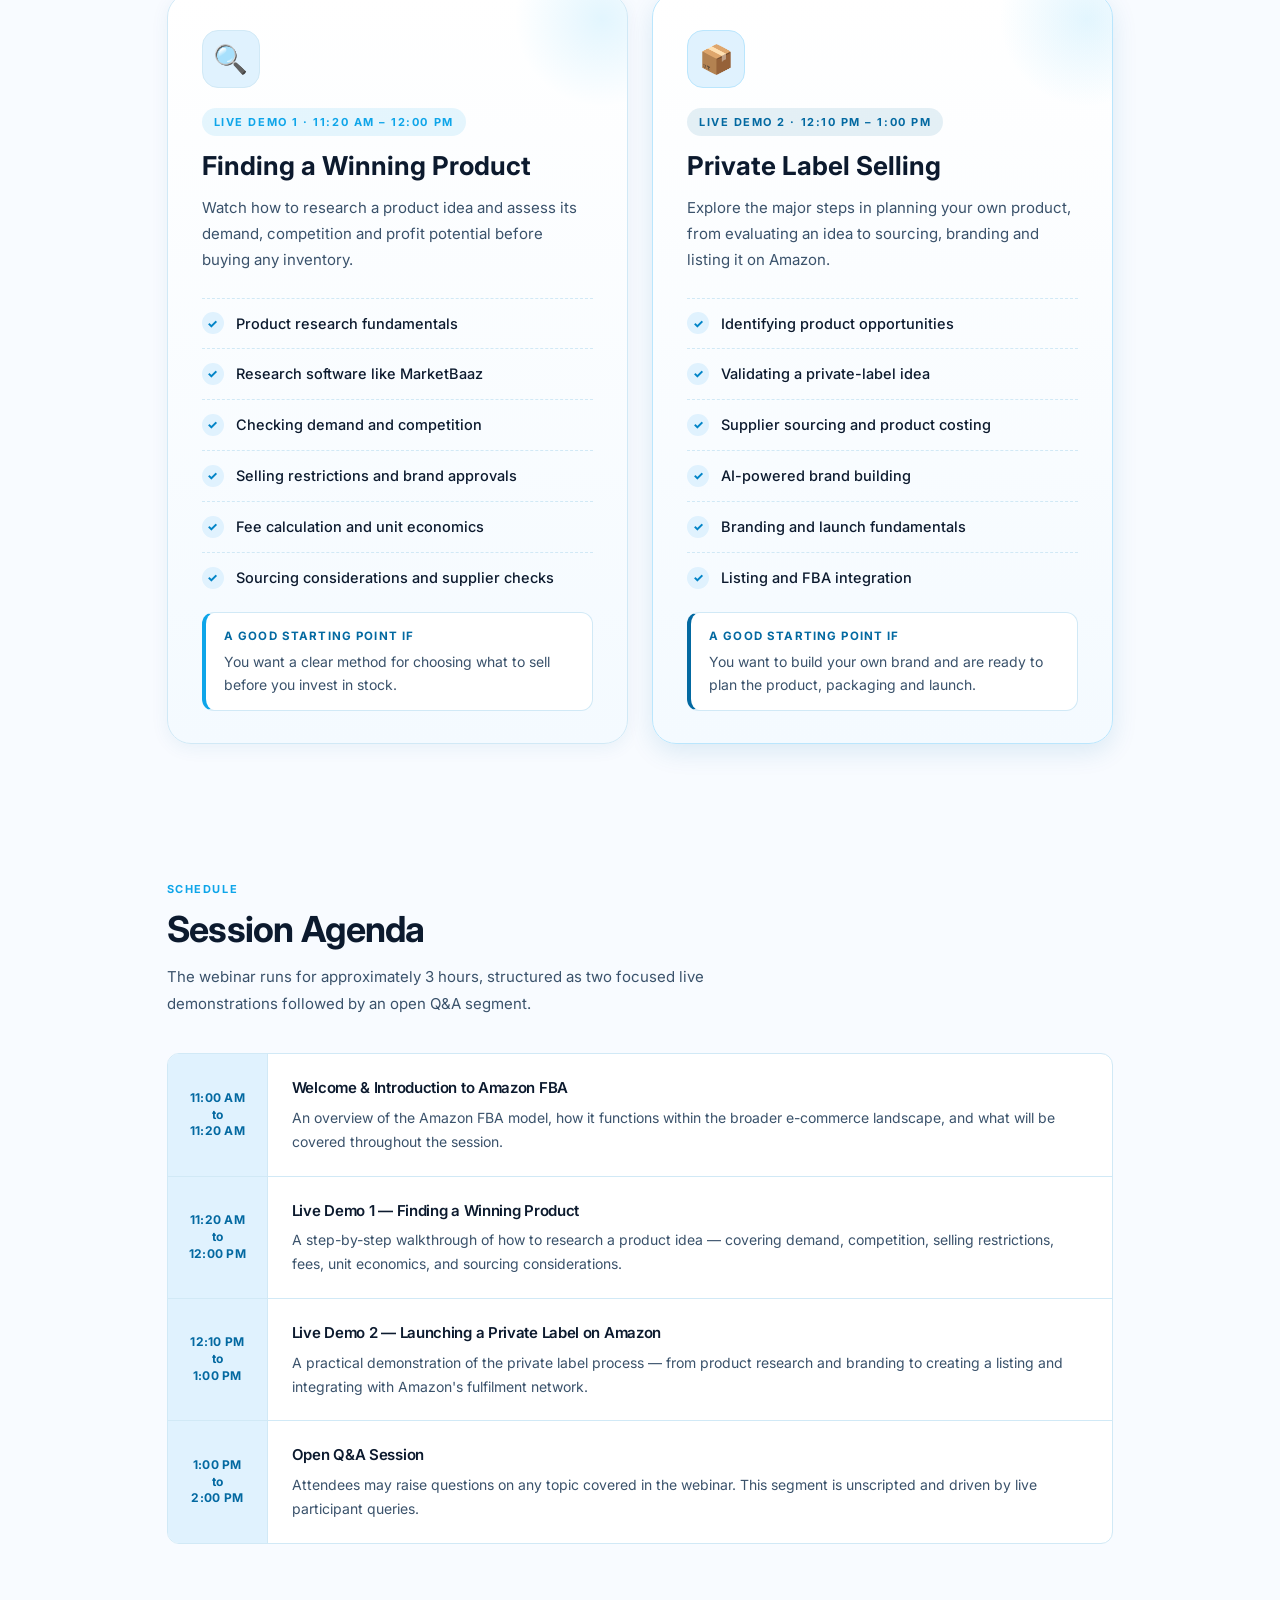
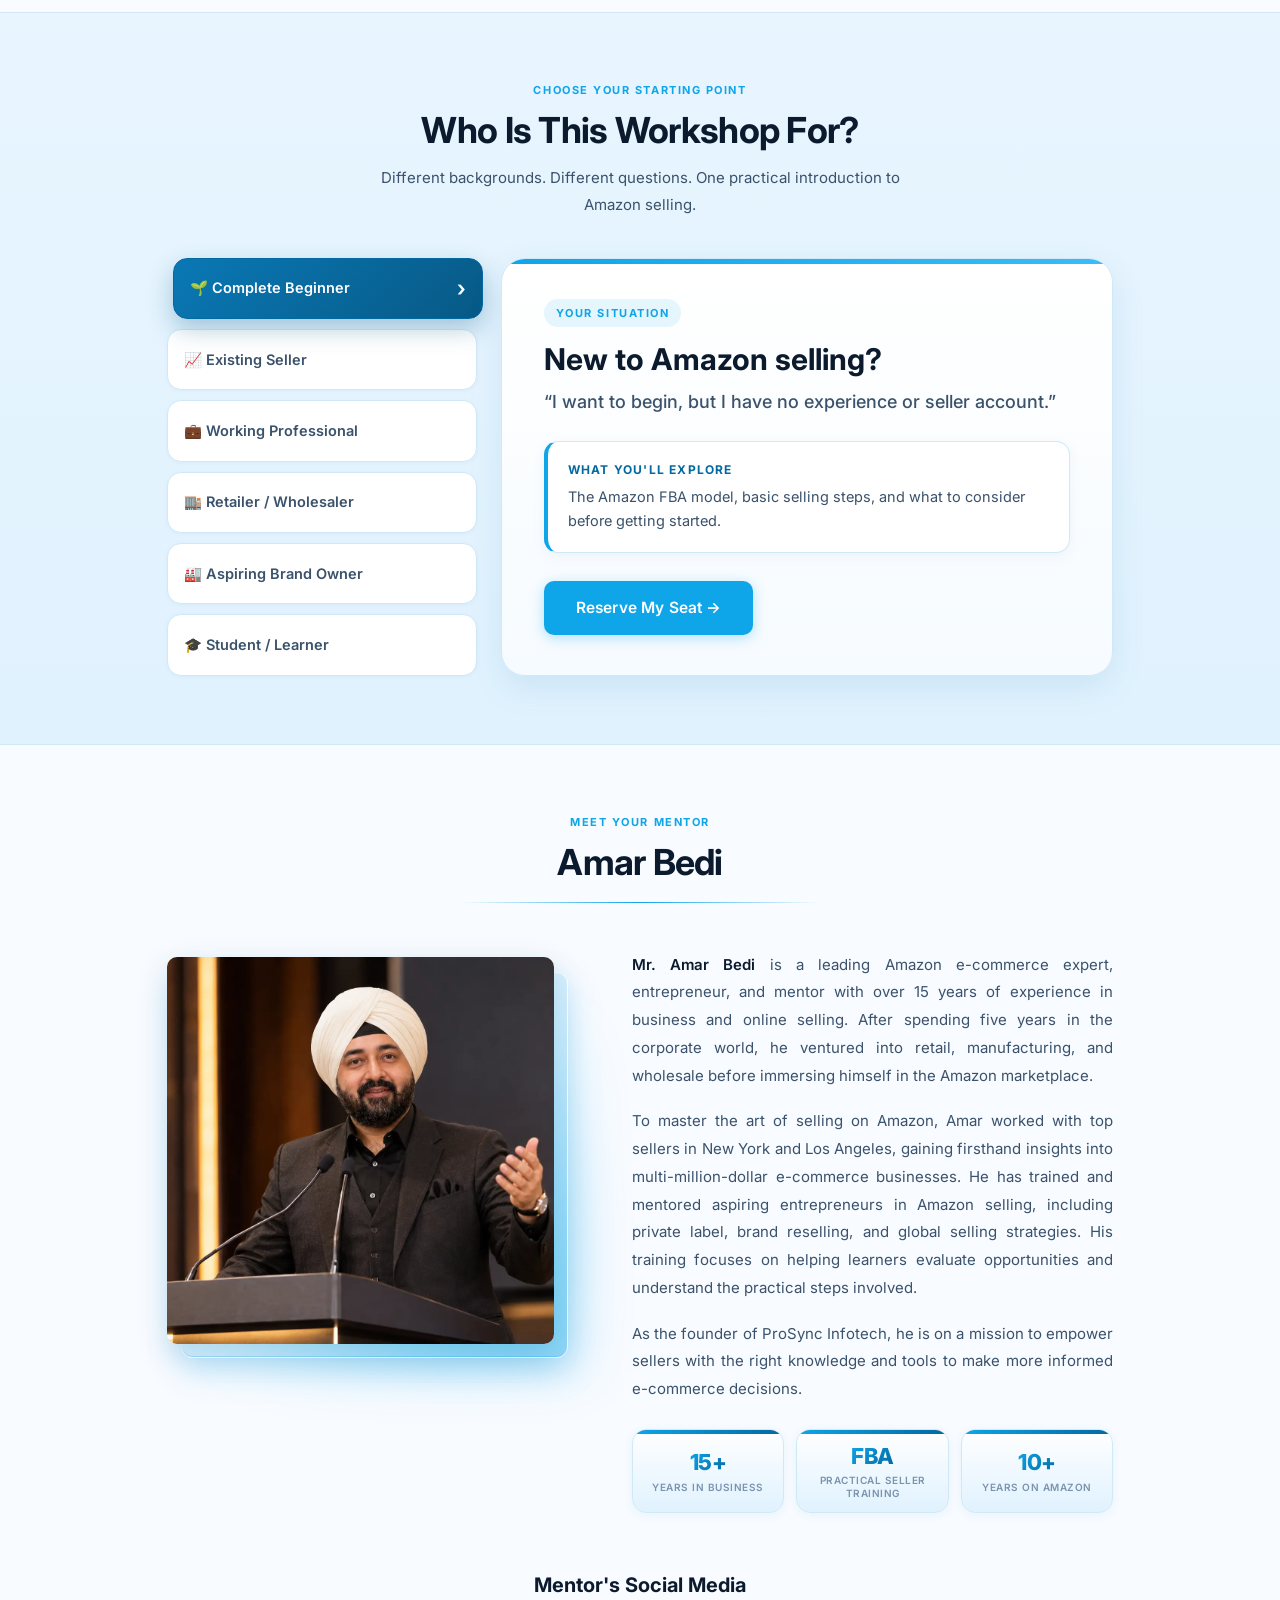
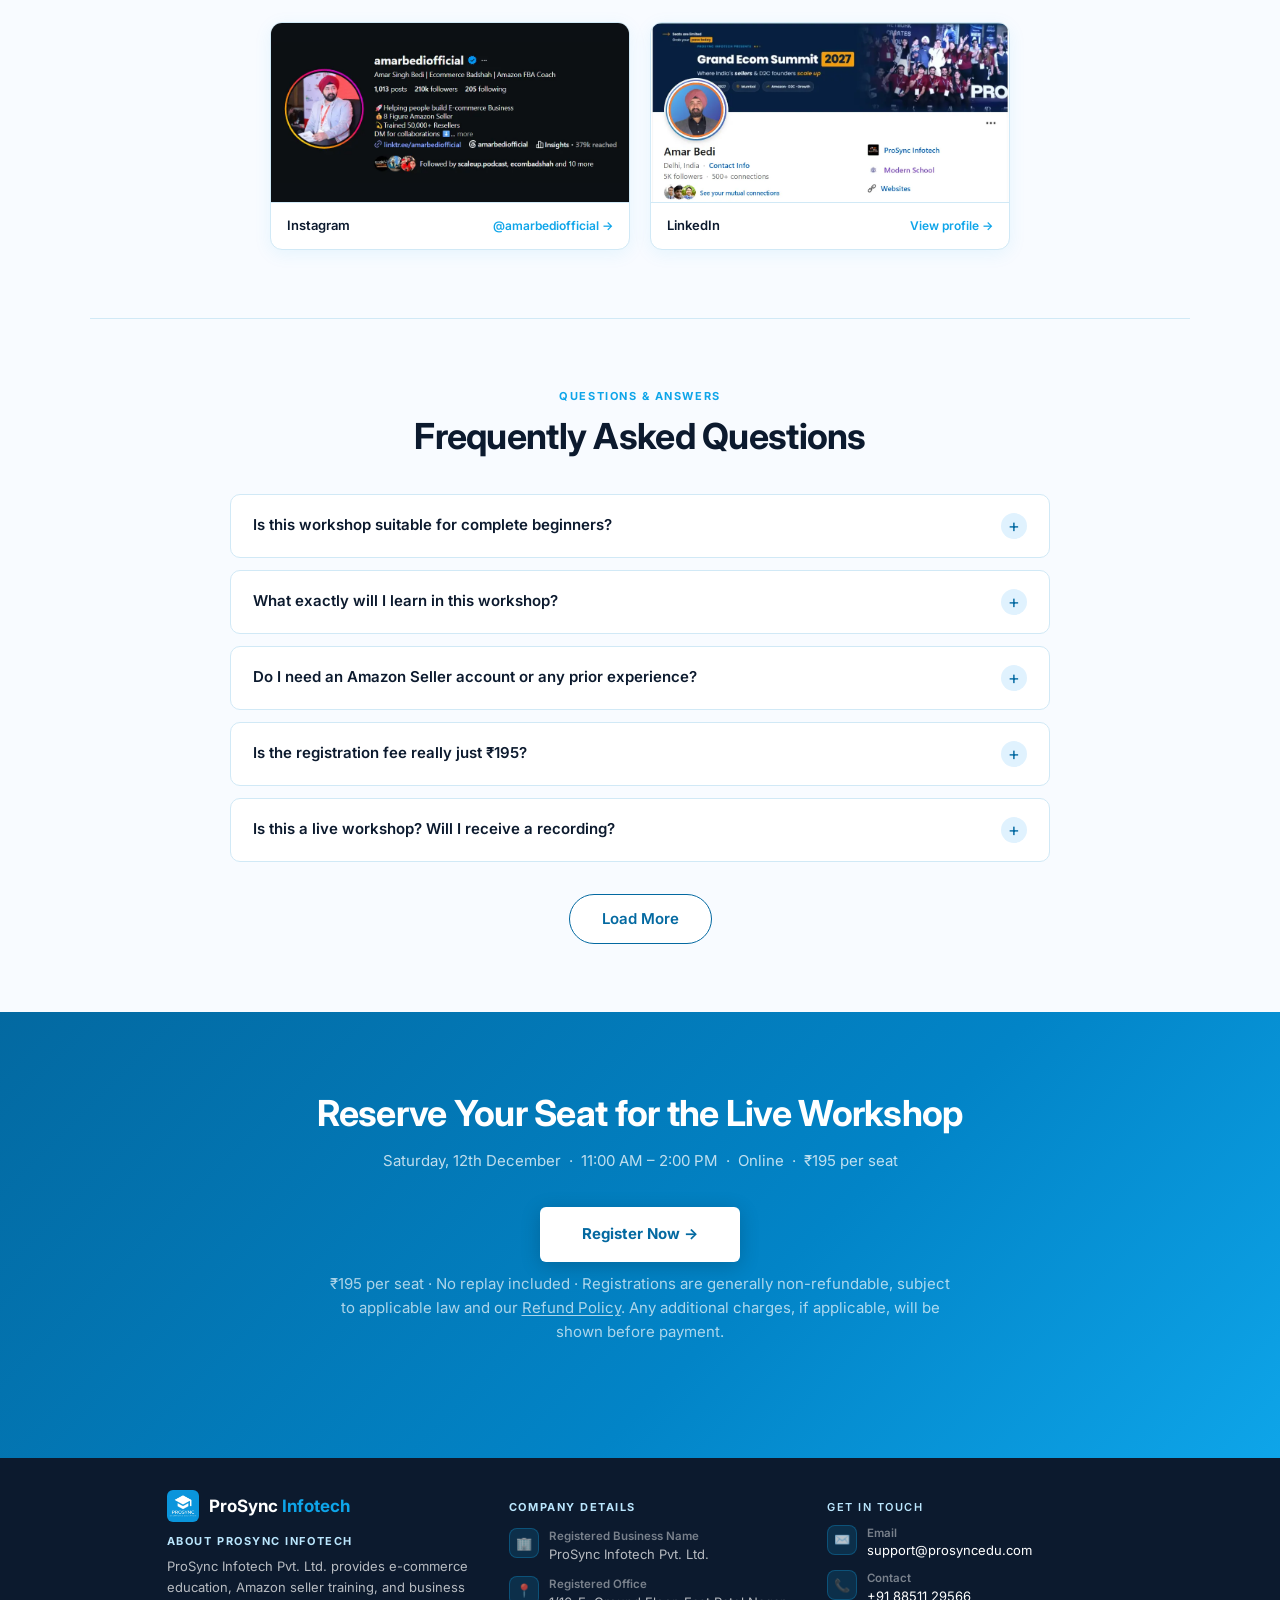
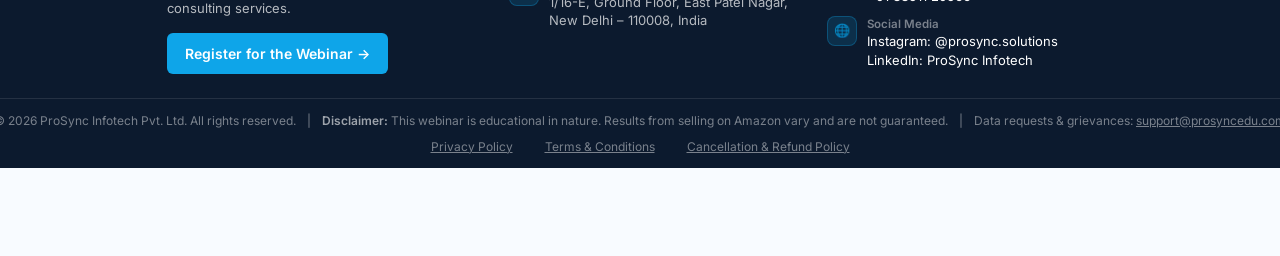
==== commit 70505899: "Few more changes" ====
--- a/index.html
+++ b/index.html
@@ -128,11 +128,32 @@
         Infotech
       </div>
       <!-- NAV -->
-      <nav aria-label="Main">
+      <nav class="main-nav" aria-label="Main">
         <a href="#" class="logo" style="text-decoration: none">
           <img src="image/favicon.webp" alt="" width="28" height="28" />
           <span>ProSync <em>Infotech</em></span>
         </a>
+        <button
+          type="button"
+          class="nav-toggle"
+          id="nav-toggle"
+          aria-expanded="false"
+          aria-controls="nav-links"
+          aria-label="Menu"
+        >
+          <span></span><span></span><span></span>
+        </button>
+        <ul class="nav-links" id="nav-links">
+          <li><a href="#problems">Challenges</a></li>
+          <li><a href="#details">Workshop</a></li>
+          <li><a href="#learn">Learn</a></li>
+          <li><a href="#how-fba-works">How FBA Works</a></li>
+          <li><a href="#models">Demos</a></li>
+          <li><a href="#agenda">Agenda</a></li>
+          <li><a href="#audiences">Who It's For</a></li>
+          <li><a href="#mentor">Mentor</a></li>
+          <li><a href="#faq">FAQ</a></li>
+        </ul>
         <a
           href="https://www.instamojo.com/@ProSync/le7be2aeb01034f25a040112269ba4710/"
           class="nav-cta"
@@ -149,7 +170,7 @@
           <div class="hero-left">
             <div class="event-tag">Live Webinar &nbsp;·&nbsp; 3 Hours</div>
             <h1>
-              Want to Sell on Amazon,
+              Want to Sell on Amazon FBA,
               <span class="accent">But Don't Know Where to Begin?</span>
             </h1>
             <p class="hero-desc">
@@ -297,7 +318,7 @@
       </section>
       <div class="divider"></div>
       <!-- WORKSHOP PREVIEW -->
-      <section class="section wk-section">
+      <section class="section wk-section" id="details">
         <div class="wk-head">
           <div class="sec-label">An Inside Look at the Live Workshop</div>
           <h2 class="sec-title">Explore Webinar Details</h2>
@@ -339,7 +360,7 @@
       </section>
       <div class="divider"></div>
       <!-- WHO IT'S FOR (duplicated section) -->
-      <section class="section">
+      <section class="section" id="learn">
         <div class="sec-label">Live Educational Webinar</div>
         <h2 class="sec-title">Learn How to Start Selling on Amazon</h2>
         <p class="sec-desc">
@@ -404,6 +425,7 @@
       </section>
       <!-- HOW FBA WORKS -->
       <div
+        id="how-fba-works"
         style="
           background: var(--blue-soft);
           border-top: 1px solid var(--border);
@@ -533,7 +555,7 @@
         </div>
       </section>
       <!-- AGENDA -->
-      <section class="section">
+      <section class="section" id="agenda">
         <div class="sec-label">Schedule</div>
         <h2 class="sec-title">Session Agenda</h2>
         <p class="sec-desc" style="margin-bottom: 36px">
@@ -713,7 +735,7 @@
         </section>
       </div>
       <!-- ABOUT THE MENTOR -->
-      <section class="section">
+      <section class="section" id="mentor">
         <div class="about-head">
           <div class="sec-label">Meet Your Mentor</div>
           <h2 class="sec-title">Amar Bedi</h2>
@@ -808,7 +830,7 @@
       </section>
       <div class="divider"></div>
       <!-- FAQ -->
-      <section class="section faq-section">
+      <section class="section faq-section" id="faq">
         <div class="faq-head">
           <div class="sec-label">Questions &amp; Answers</div>
           <h2 class="sec-title">Frequently Asked Questions</h2>
--- a/css/style.css
+++ b/css/style.css
@@ -96,6 +96,74 @@
 .nav-cta:hover {
   background: var(--blue-dark);
   box-shadow: 0 4px 16px rgba(14, 165, 233, 0.35);
+}
+/* Section links (home page) */
+.nav-links {
+  display: flex;
+  align-items: center;
+  gap: 18px;
+  list-style: none;
+}
+.nav-links a {
+  display: block;
+  color: var(--ink-mid);
+  font-size: 13.5px;
+  font-weight: 500;
+  text-decoration: none;
+  white-space: nowrap;
+  transition: color 0.2s;
+}
+.nav-links a:hover {
+  color: var(--blue-dark);
+}
+.nav-toggle {
+  display: none;
+}
+/* Too narrow for one row: links move into a menu */
+@media (max-width: 1180px) {
+  .main-nav {
+    flex-wrap: wrap;
+  }
+  .main-nav .logo {
+    margin-right: auto;
+  }
+  .nav-toggle {
+    display: flex;
+    flex-direction: column;
+    justify-content: center;
+    gap: 4px;
+    order: 1;
+    width: 40px;
+    height: 38px;
+    margin-left: 12px;
+    padding: 0 10px;
+    background: var(--white);
+    border: 1px solid var(--border);
+    border-radius: 6px;
+    cursor: pointer;
+  }
+  .nav-toggle span {
+    height: 2px;
+    background: var(--ink);
+    border-radius: 2px;
+  }
+  .nav-links {
+    display: none;
+    order: 2;
+    width: 100%;
+    flex-direction: column;
+    align-items: stretch;
+    gap: 0;
+    margin-top: 12px;
+  }
+  .nav-links.is-open {
+    display: flex;
+  }
+  .nav-links a {
+    padding: 11px 2px;
+    font-size: 15px;
+    border-top: 1px solid var(--border);
+  }
 }
 /* ── HERO ── */
 .hero-outer {
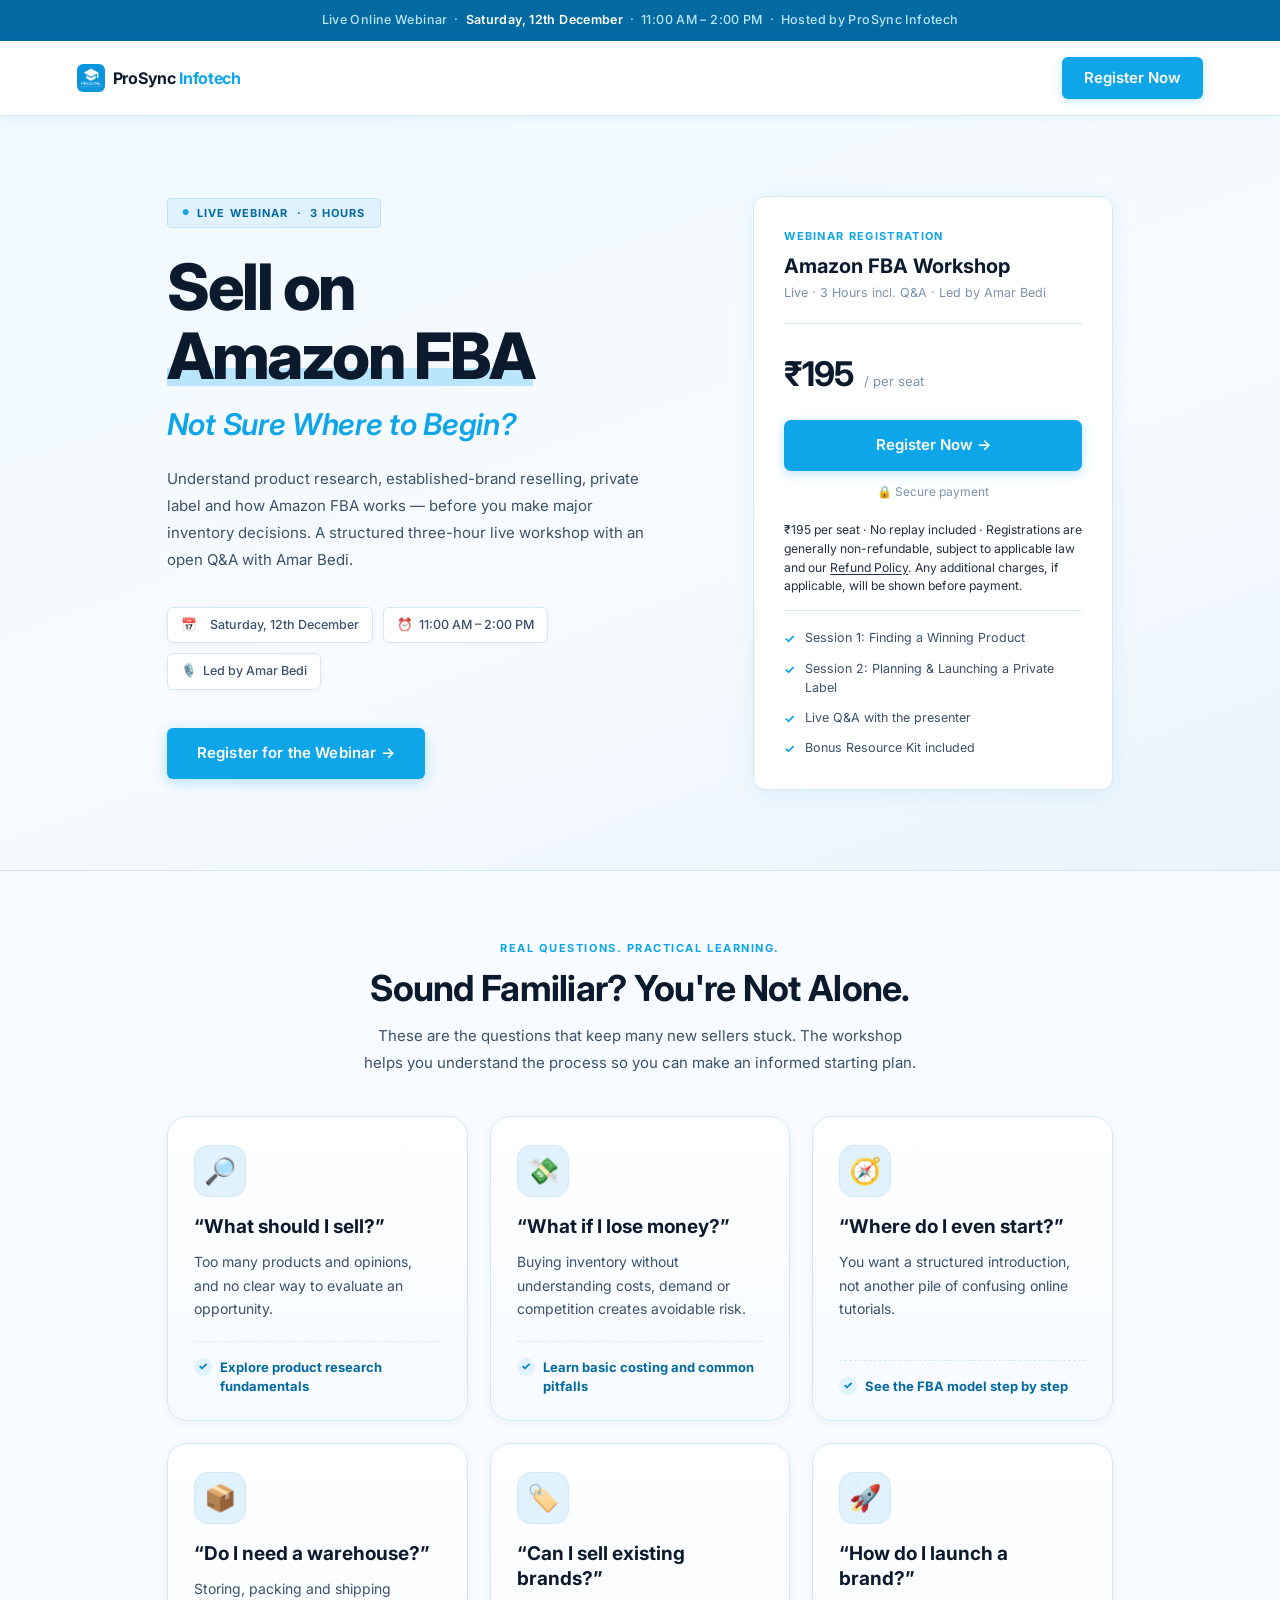
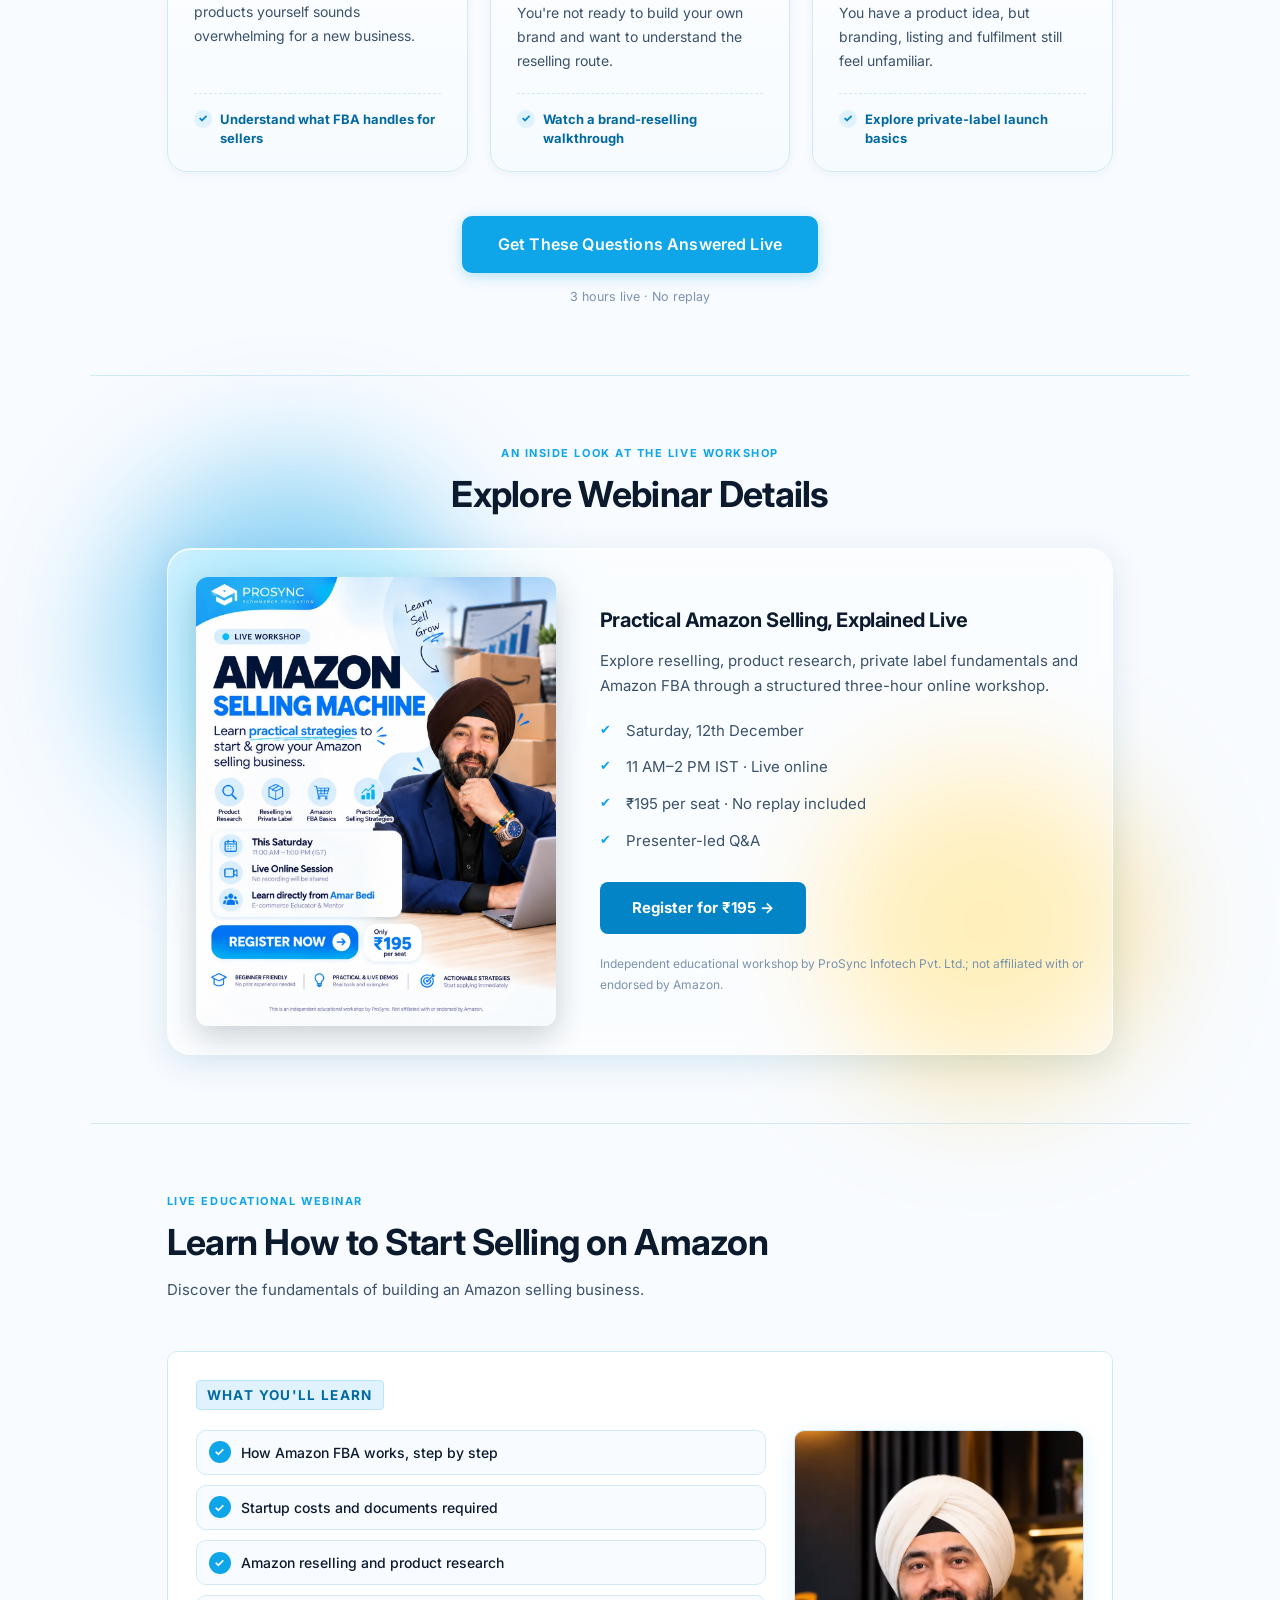
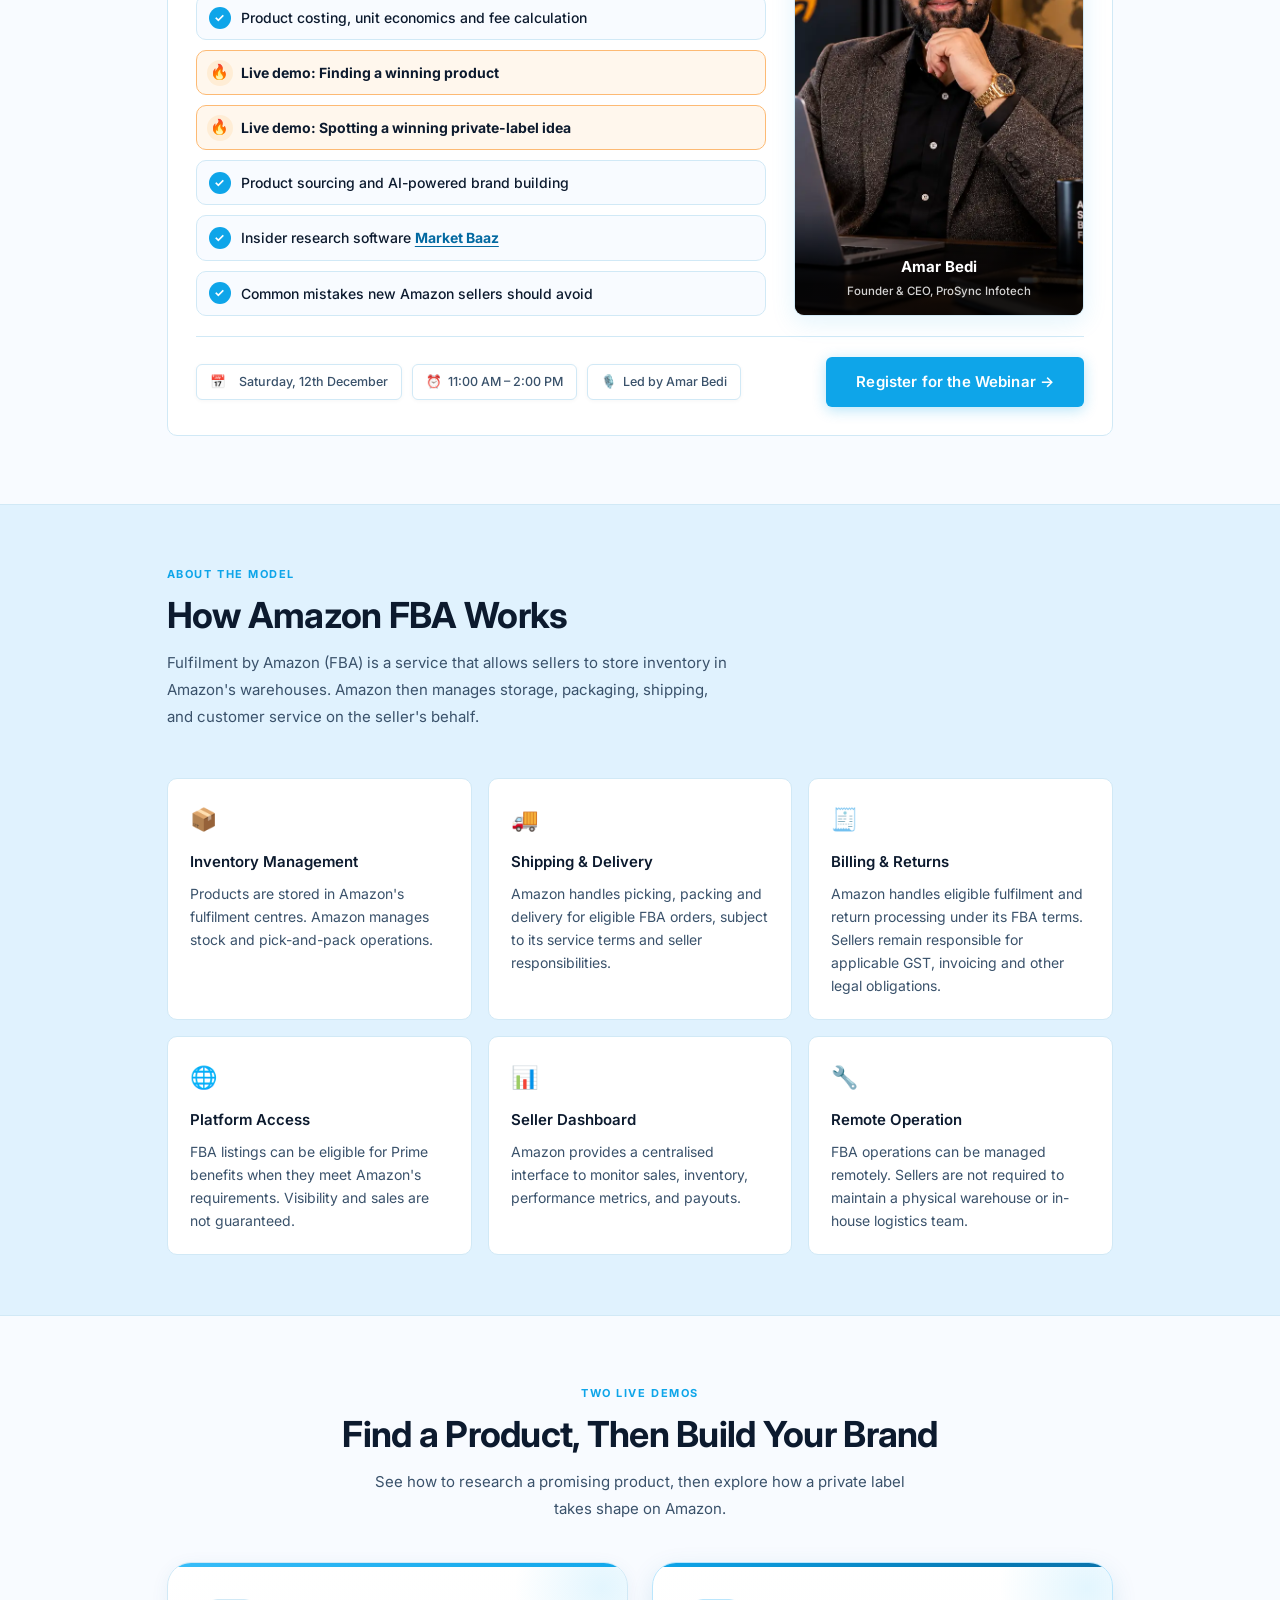
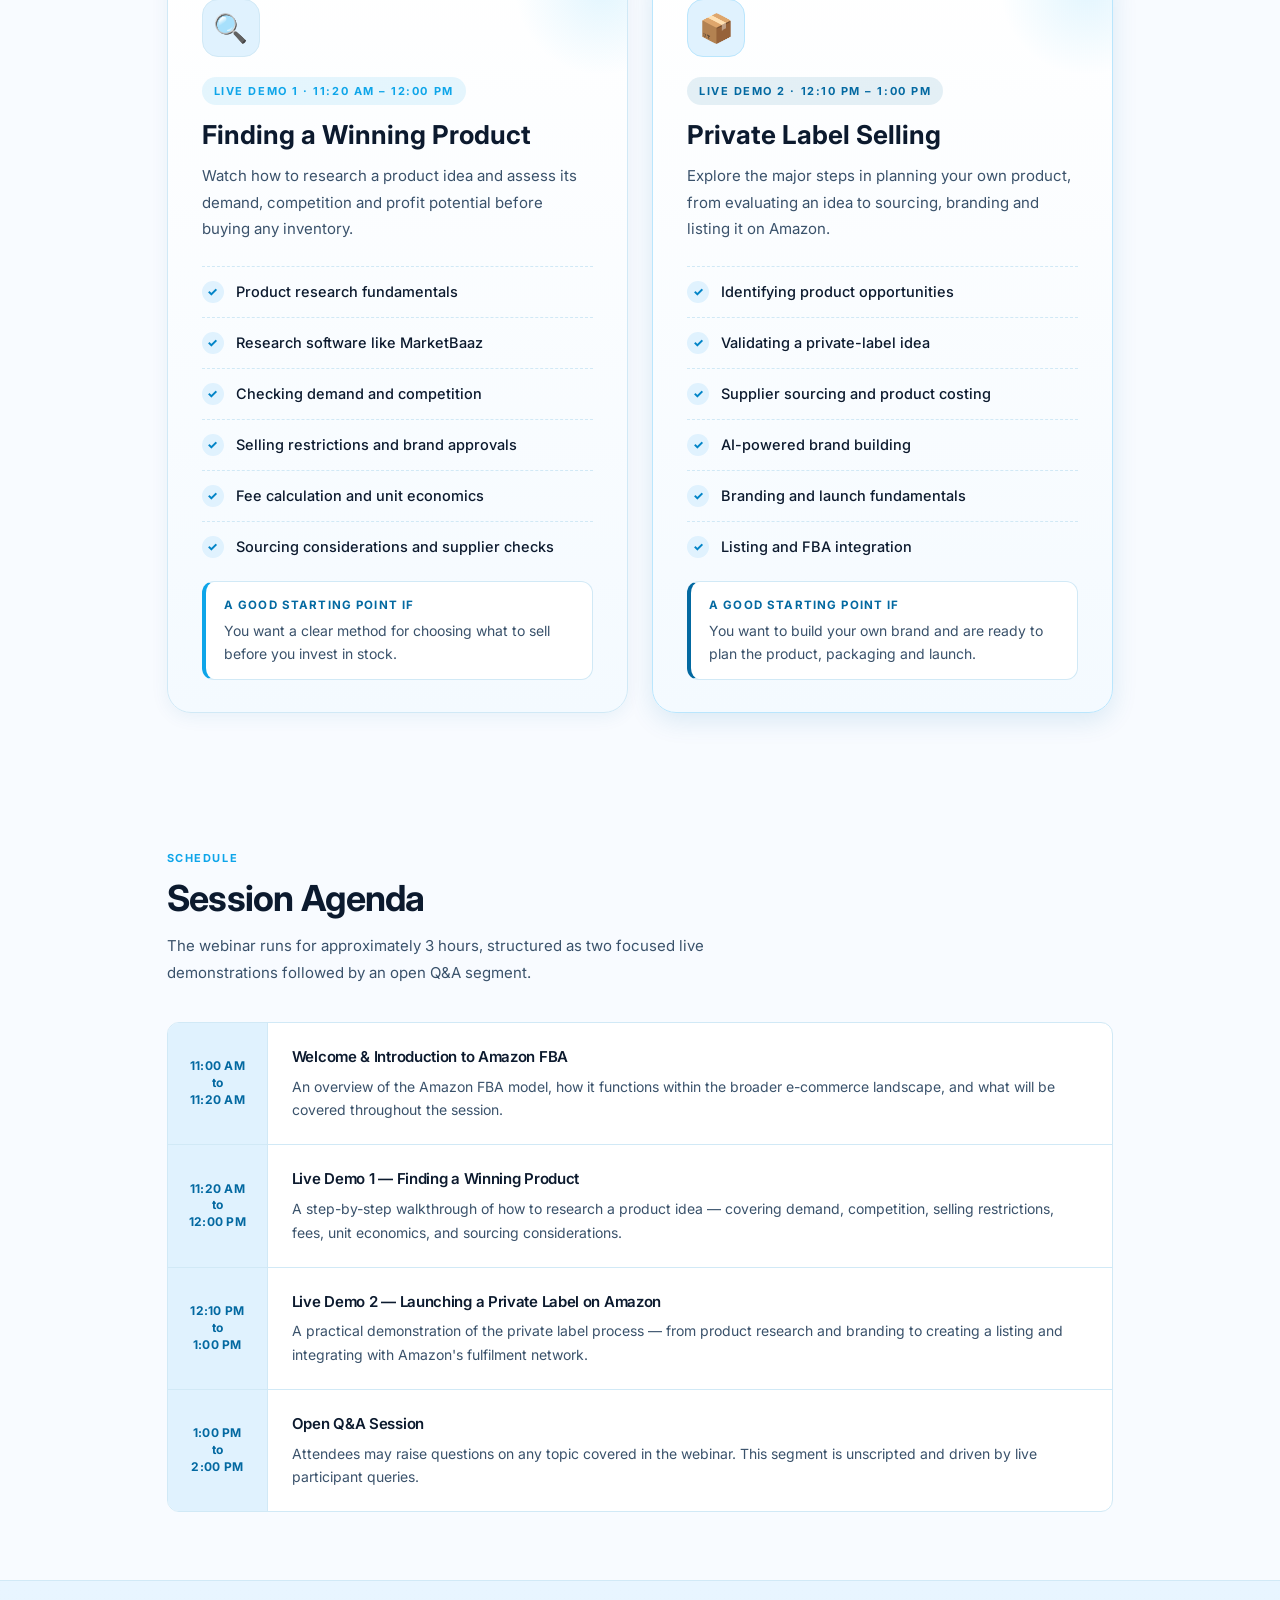
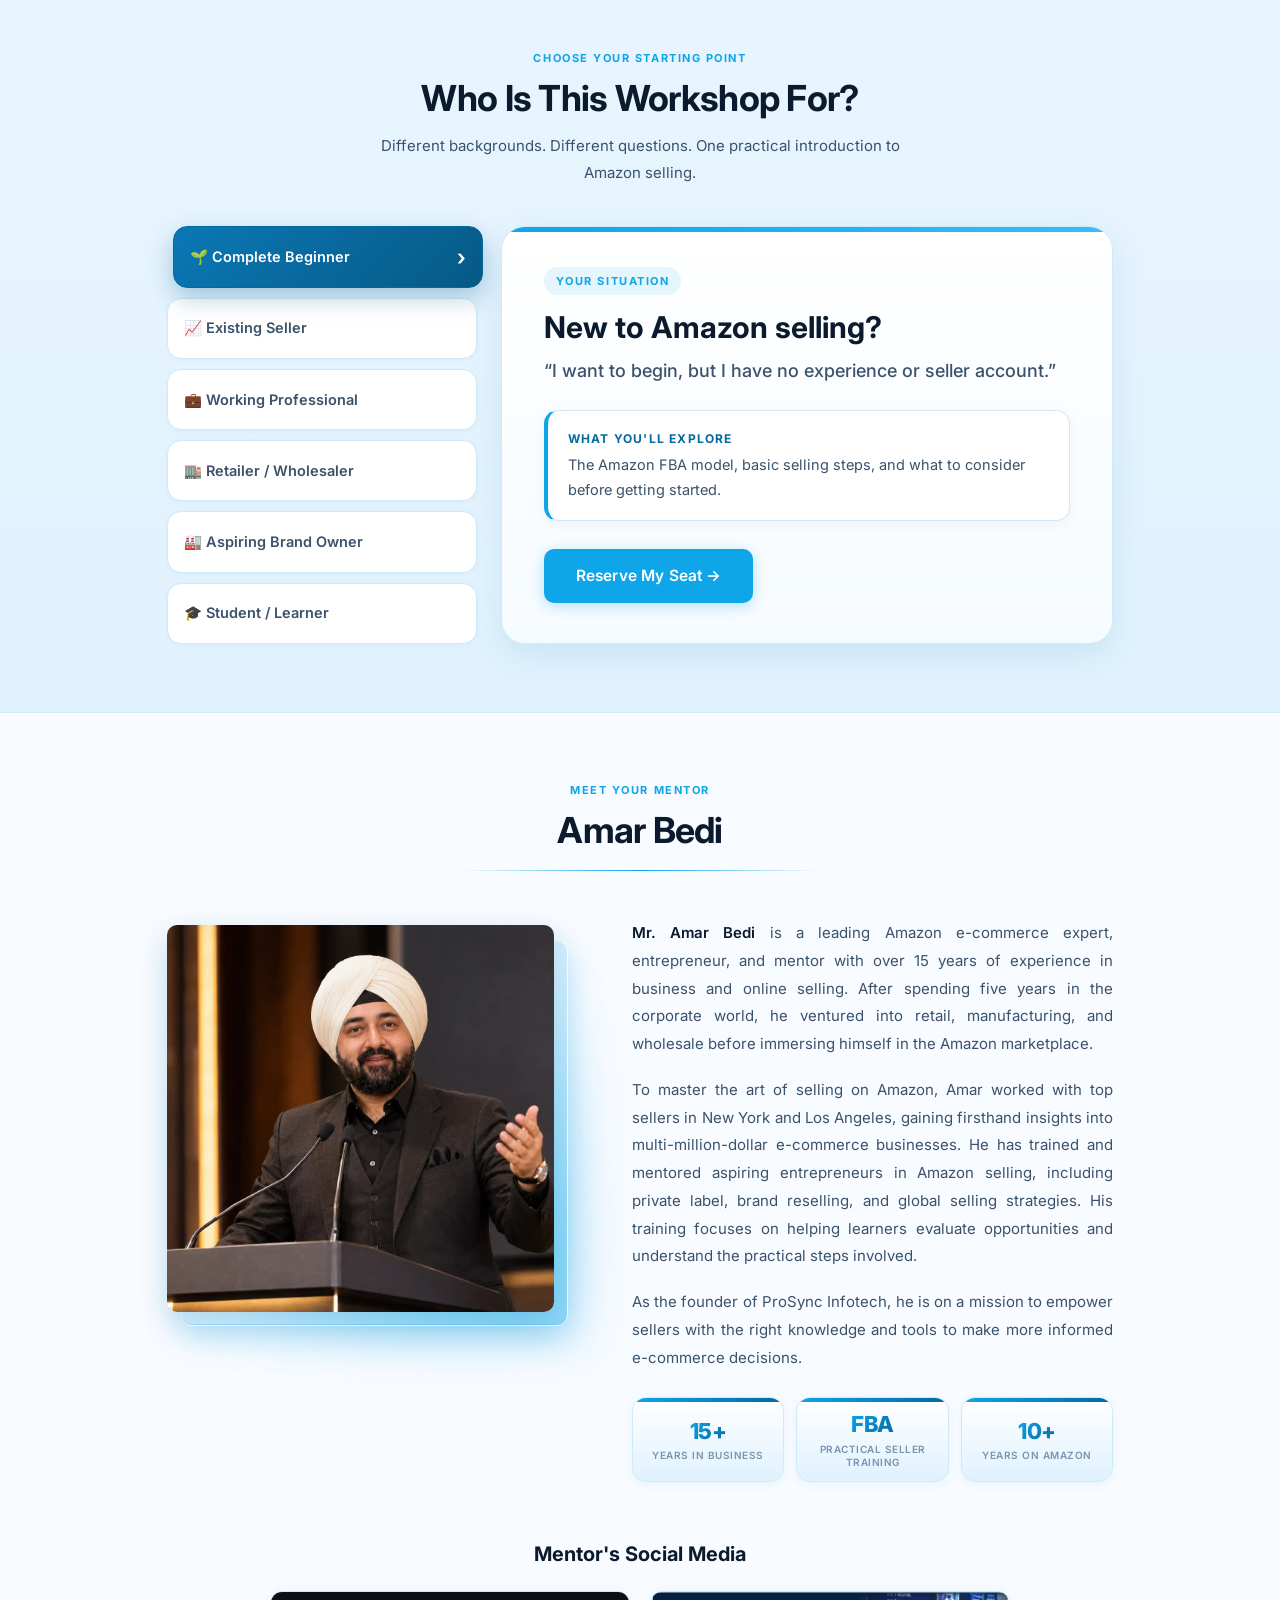
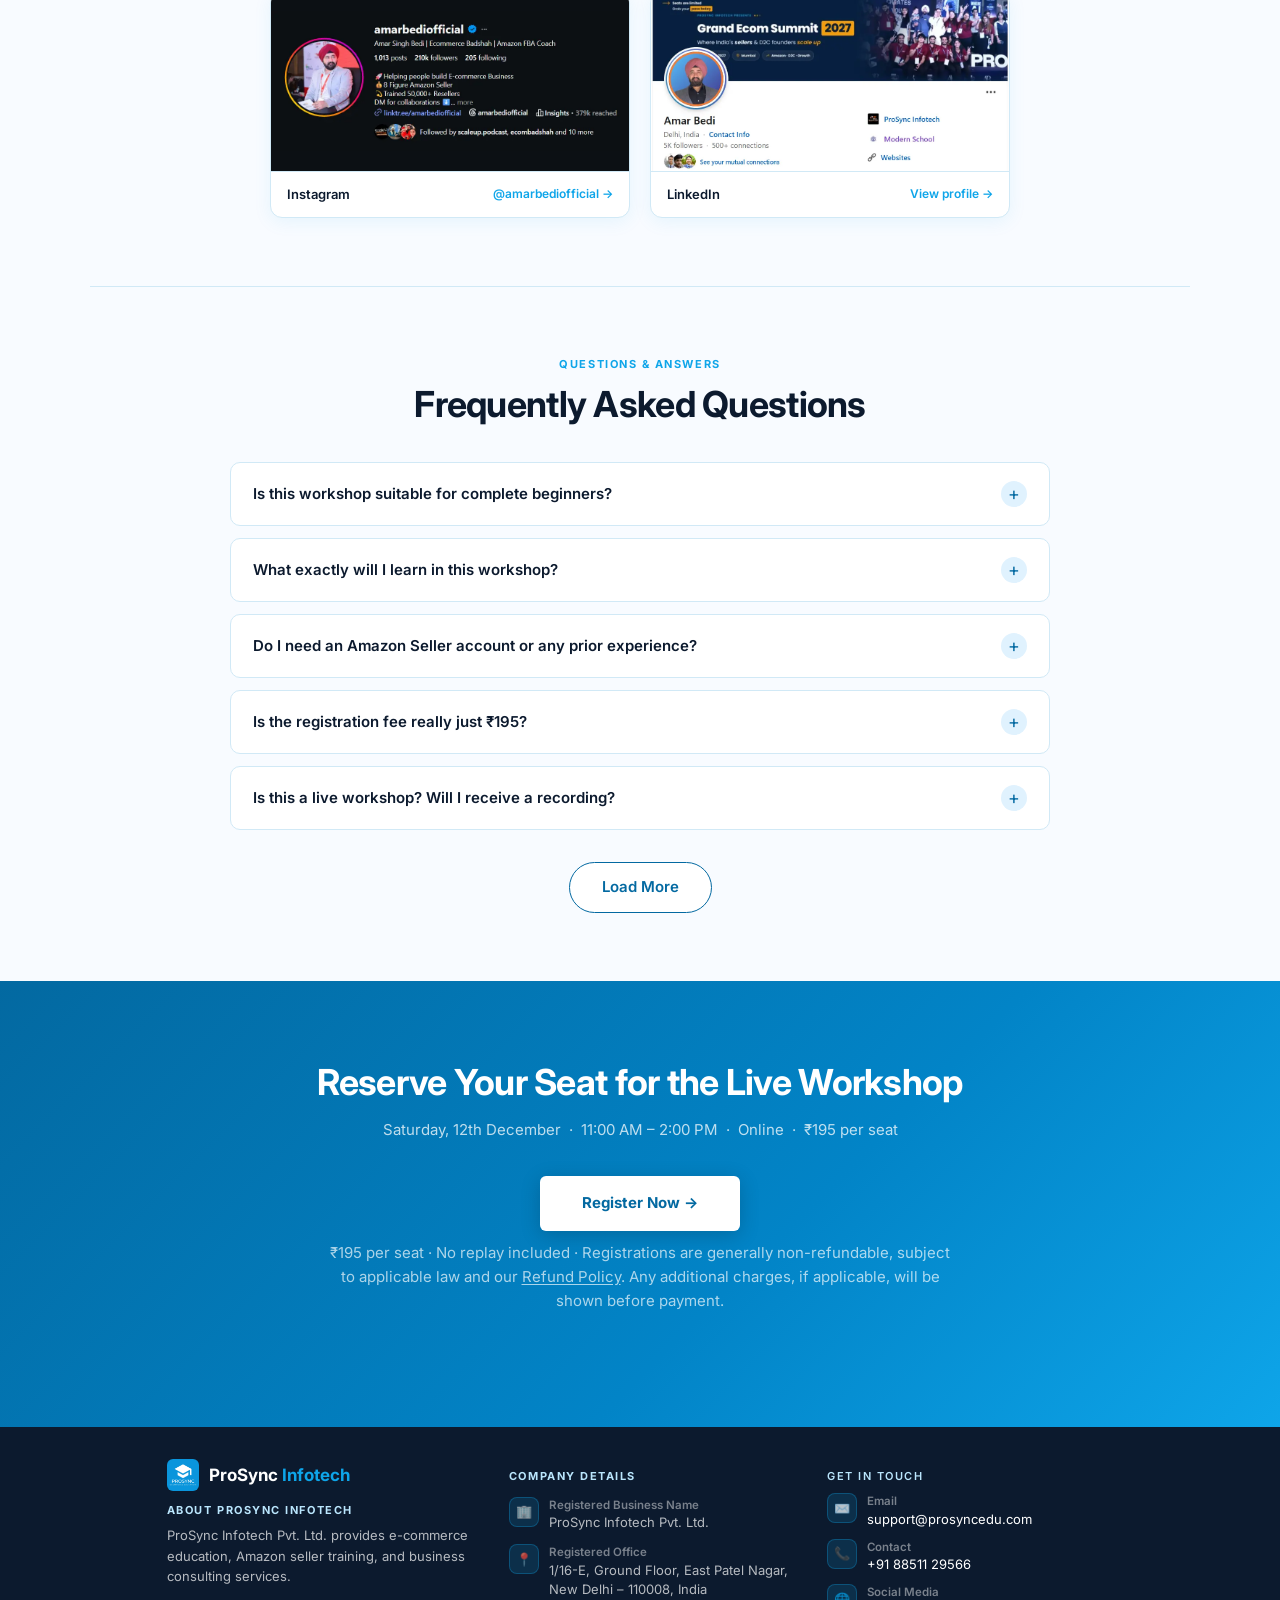
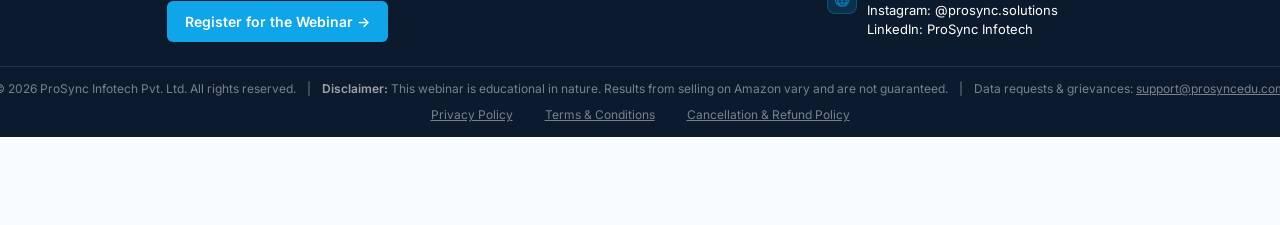
==== commit b573c1ca: "Few more changes" ====
--- a/index.html
+++ b/index.html
@@ -169,10 +169,8 @@
         <div class="hero-wrap">
           <div class="hero-left">
             <div class="event-tag">Live Webinar &nbsp;·&nbsp; 3 Hours</div>
-            <h1>
-              Want to Sell on Amazon FBA,
-              <span class="accent">But Don't Know Where to Begin?</span>
-            </h1>
+            <h1>Sell on <span class="hl">Amazon FBA</span></h1>
+            <h2>Not Sure Where to Begin?</h2>
             <p class="hero-desc">
               Understand product research, established-brand reselling, private
               label and how Amazon FBA works — before you make major inventory
--- a/css/style.css
+++ b/css/style.css
@@ -165,6 +165,11 @@
     border-top: 1px solid var(--border);
   }
 }
+/* Section links are hidden for now. Delete this rule to show them again. */
+.main-nav .nav-links,
+.main-nav .nav-toggle {
+  display: none;
+}
 /* ── HERO ── */
 .hero-outer {
   background: linear-gradient(
@@ -204,7 +209,8 @@
   color: var(--blue);
   font-size: 8px;
 }
-h1 {
+h1,
+.hero-left h2 {
   font-family: "Inter", sans-serif;
   font-size: clamp(34px, 4vw, 52px);
   font-weight: 800;
@@ -215,9 +221,35 @@
   word-break: normal;
   overflow-wrap: break-word;
 }
-h1 .accent {
+h1 .accent,
+.hero-left h2 {
   color: var(--blue);
   font-style: italic;
+}
+/* The hero h1 and h2 read as one headline, with the h2 smaller */
+.hero-left h1 {
+  font-size: clamp(40px, 5.2vw, 64px);
+  line-height: 1.08;
+  letter-spacing: -0.035em;
+  margin-bottom: 14px;
+  text-wrap: balance;
+}
+/* "Amazon FBA" stays on one line, with a soft highlighter stroke behind it */
+.hero-left h1 .hl {
+  white-space: nowrap;
+  background: linear-gradient(
+    transparent 66%,
+    var(--blue-muted) 66%,
+    var(--blue-muted) 90%,
+    transparent 90%
+  );
+}
+.hero-left h2 {
+  font-size: clamp(22px, 2.4vw, 30px);
+  font-weight: 600;
+  line-height: 1.35;
+  letter-spacing: -0.01em;
+  text-wrap: balance;
 }
 .hero-desc {
   font-size: 15px;
@@ -1496,11 +1528,14 @@
   .reg-card {
     position: static;
   }
-  nav .nav-cta {
-    display: none;
-  }
   h1 {
     font-size: clamp(30px, 7vw, 42px);
+  }
+  .hero-left h1 {
+    font-size: clamp(40px, 11vw, 56px);
+  }
+  .hero-left h2 {
+    font-size: clamp(20px, 4.8vw, 26px);
   }
   .agenda-item {
     grid-template-columns: 80px 1fr;
@@ -1542,6 +1577,15 @@
   }
   nav {
     padding: 14px 5%;
+    gap: 10px;
+  }
+  nav .logo {
+    font-size: 15px;
+  }
+  nav .nav-cta {
+    padding: 8px 12px;
+    font-size: 13px;
+    white-space: nowrap;
   }
   .hero-wrap {
     padding: 40px 5% 48px;
@@ -1633,6 +1677,9 @@
 }
 .hero-left > *:nth-child(5) {
   animation-delay: 0.33s;
+}
+.hero-left > *:nth-child(6) {
+  animation-delay: 0.4s;
 }
 .reg-card {
   animation: fadeUp 0.5s ease 0.18s both;
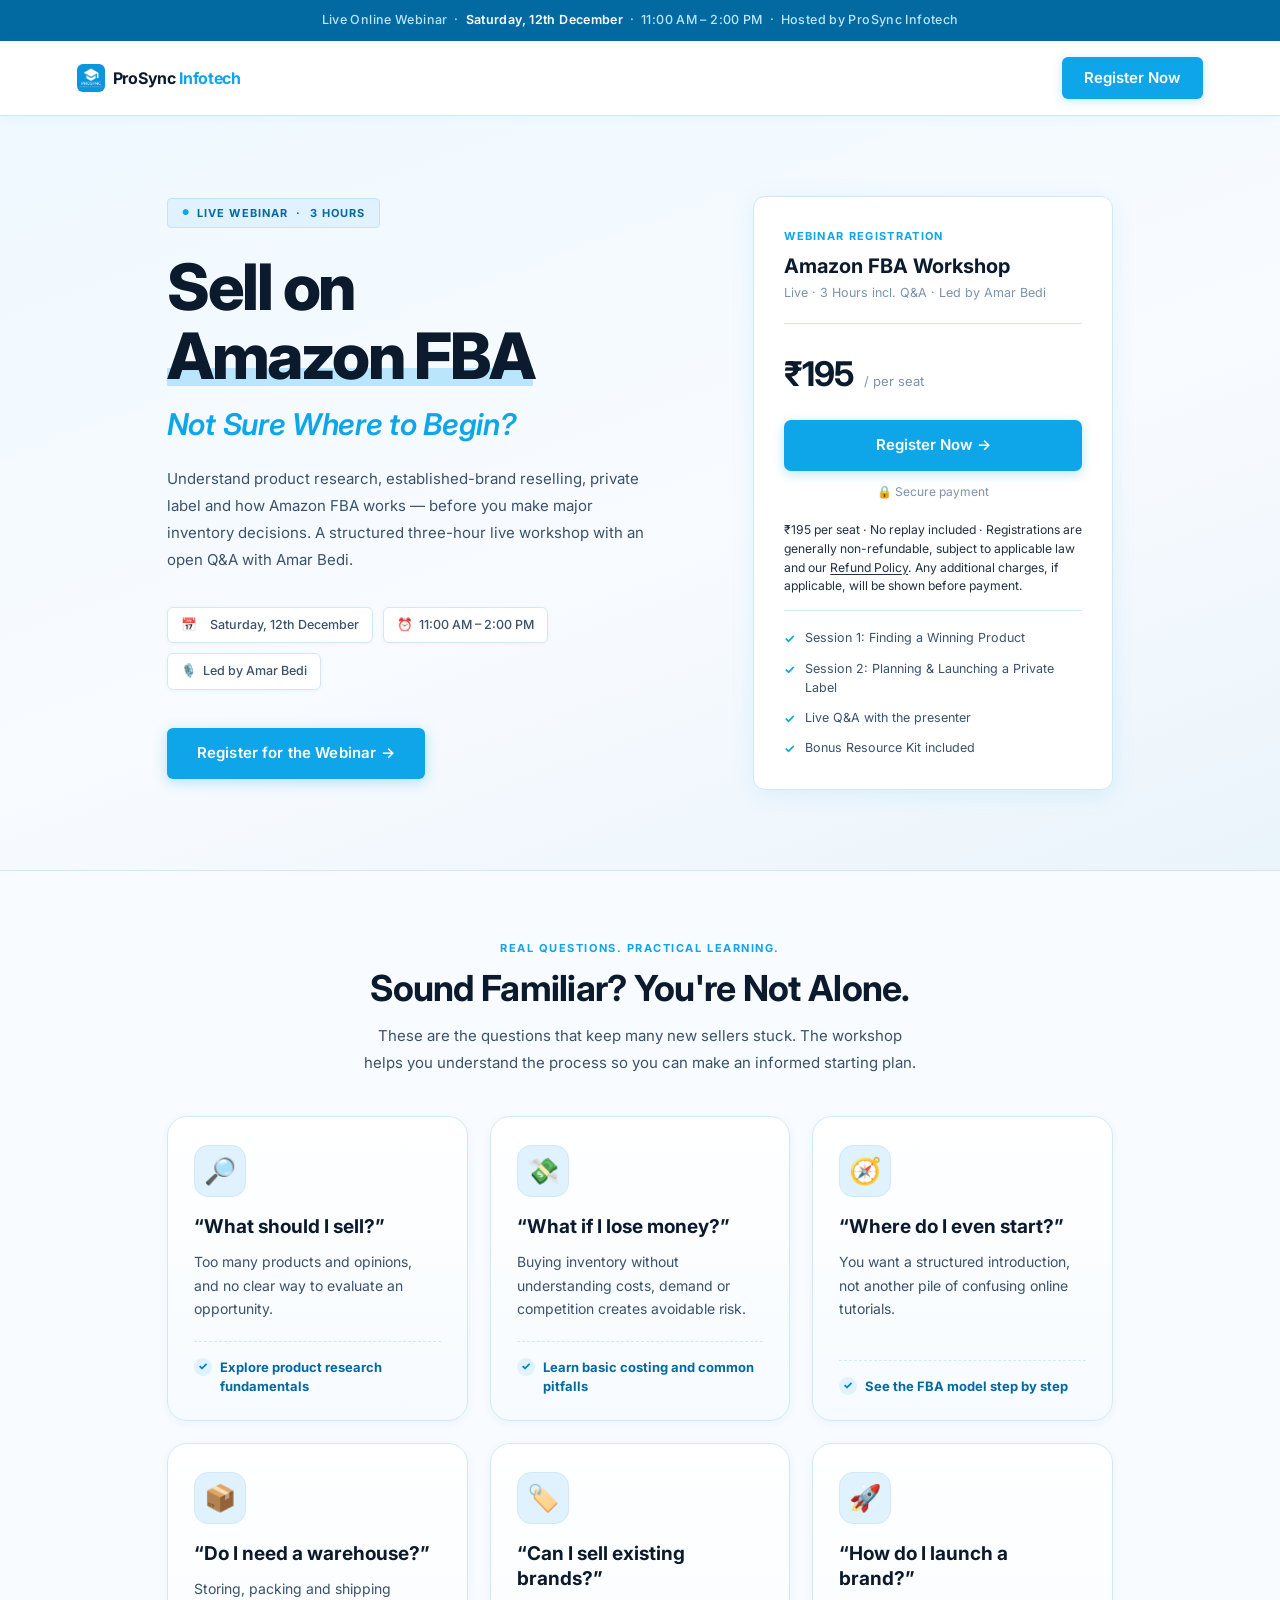
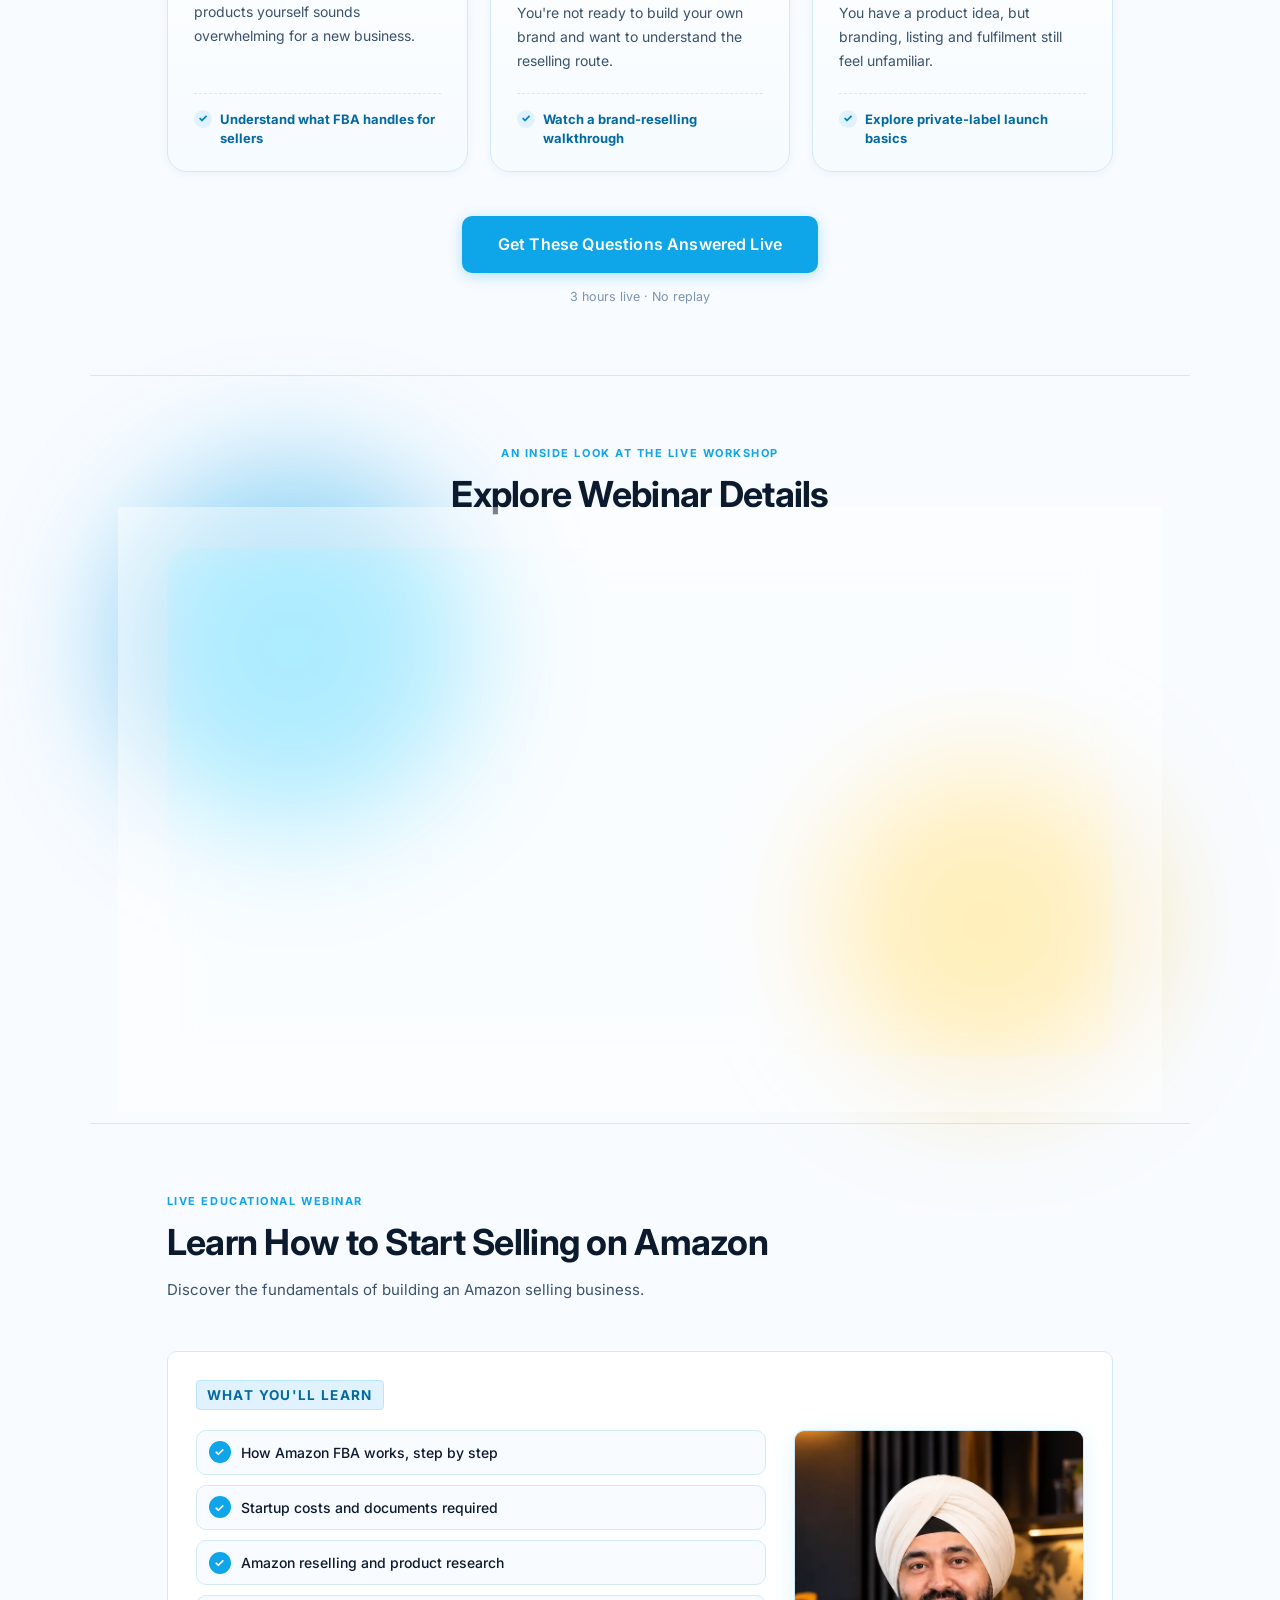
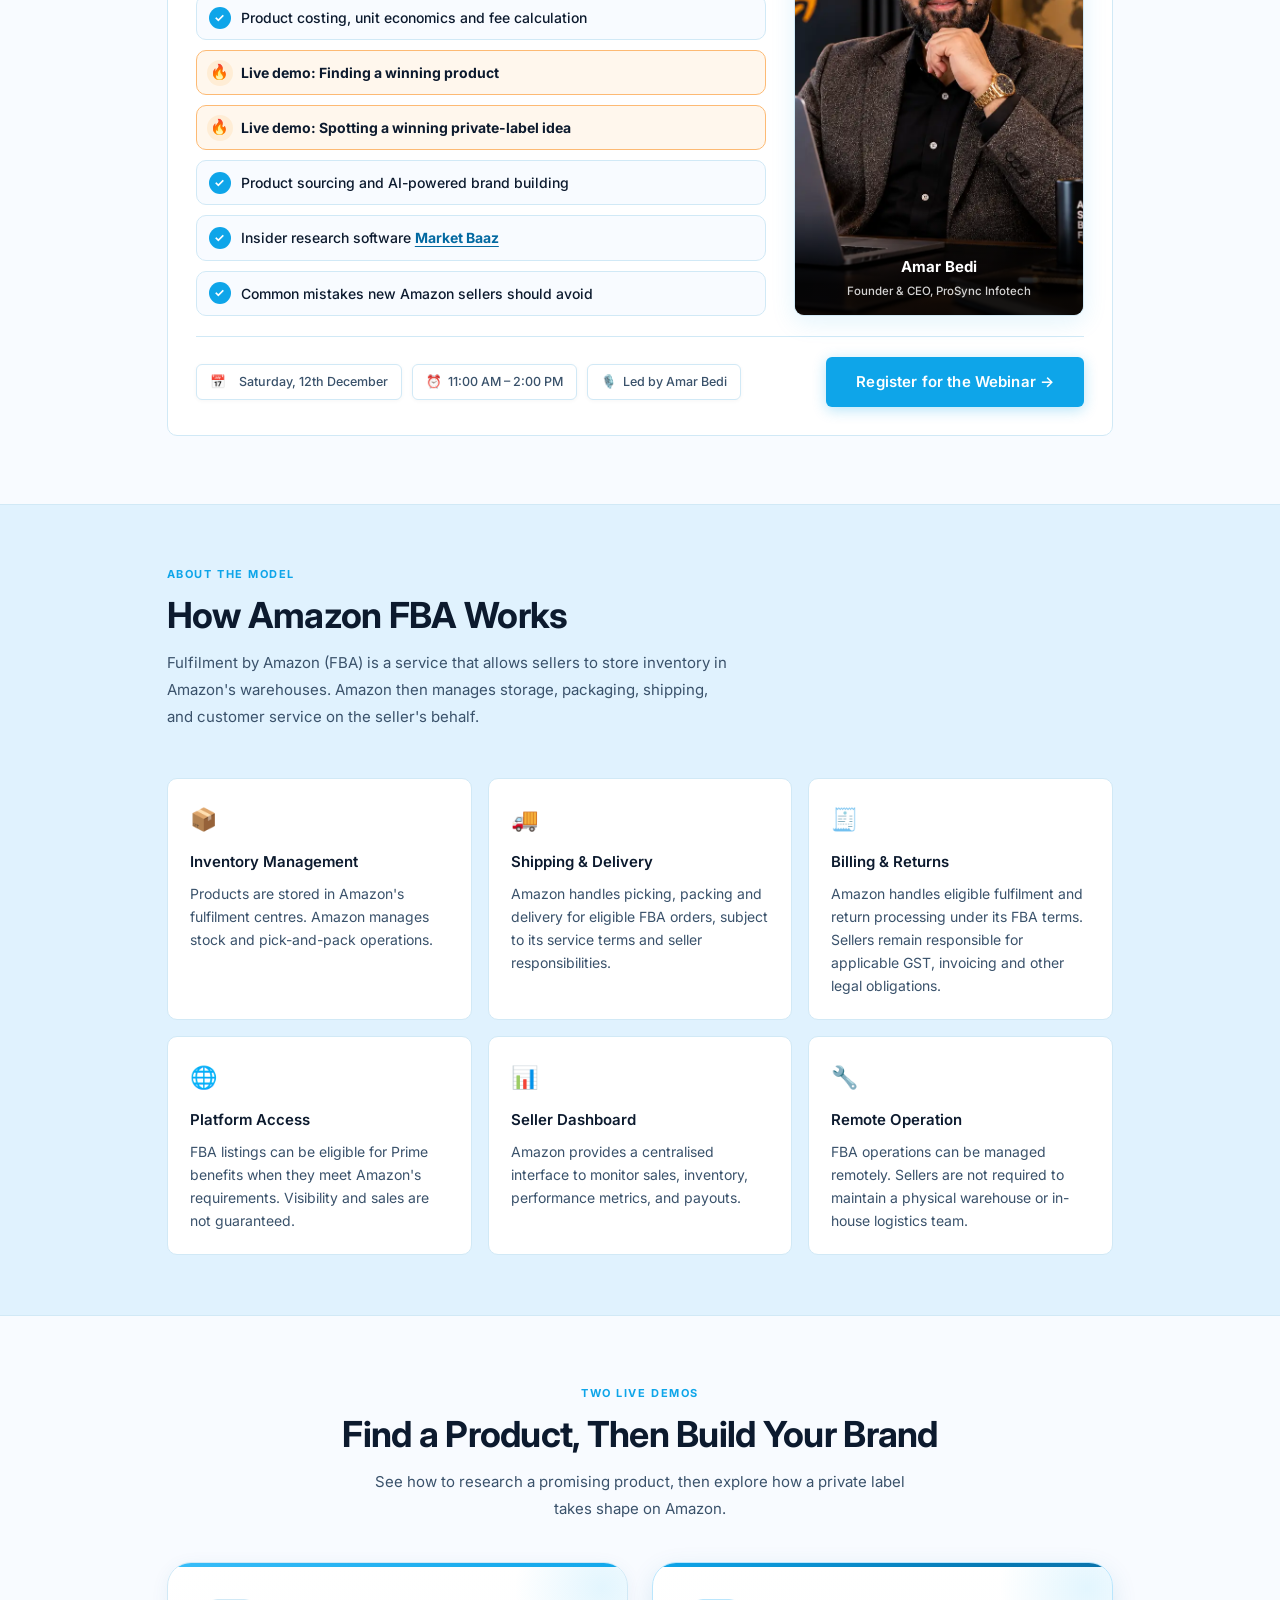
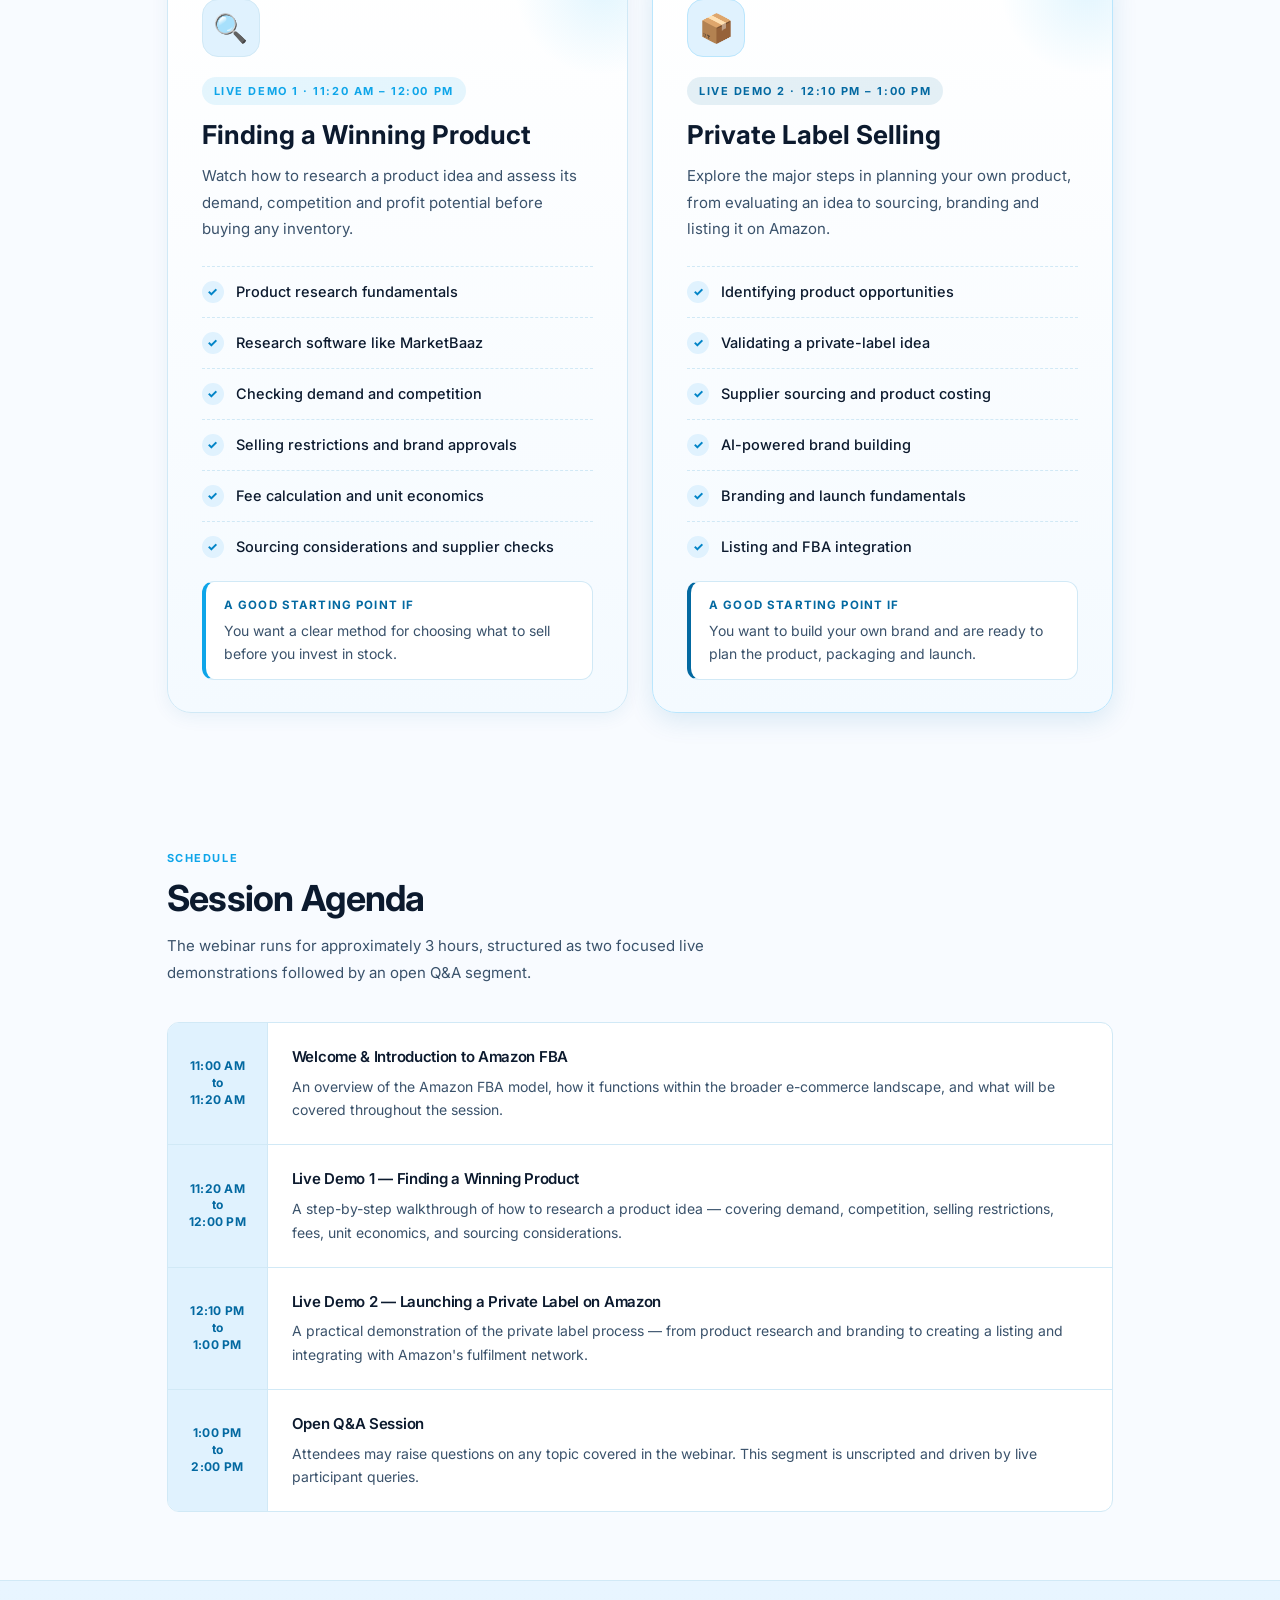
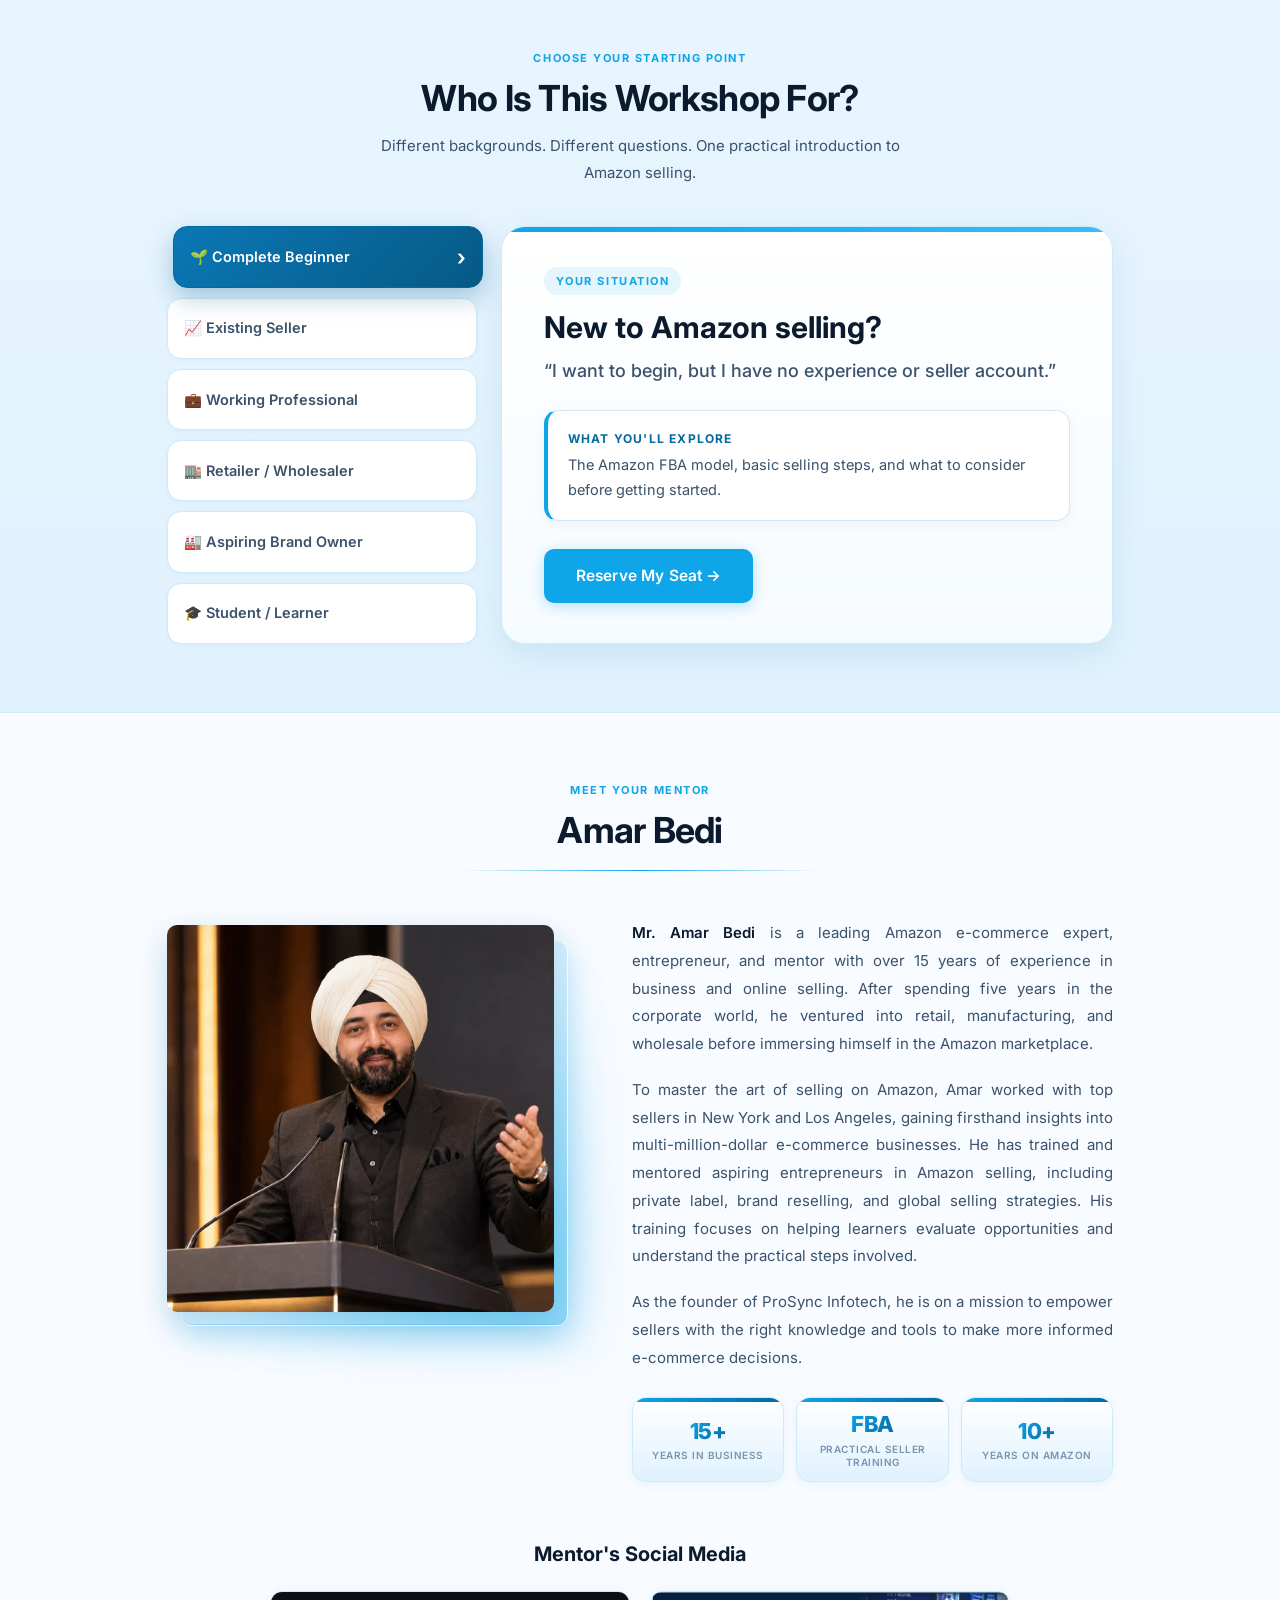
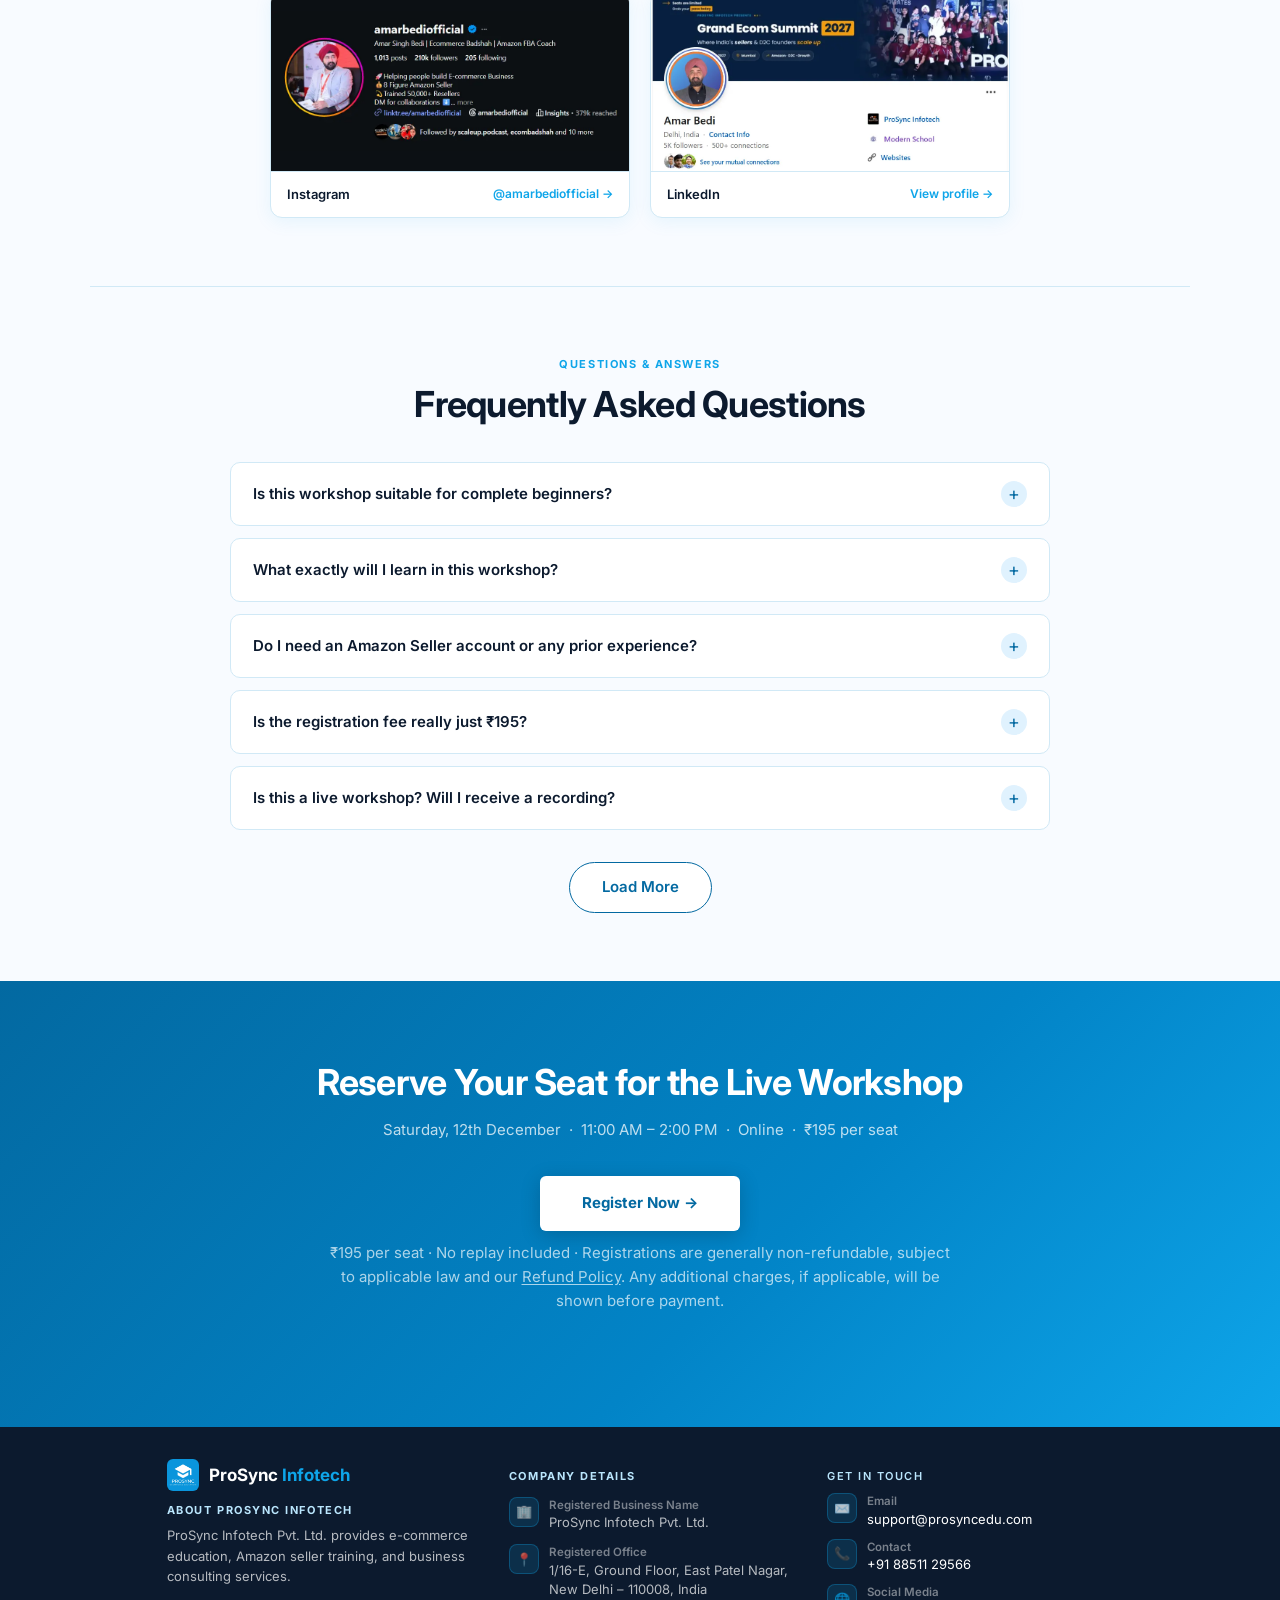
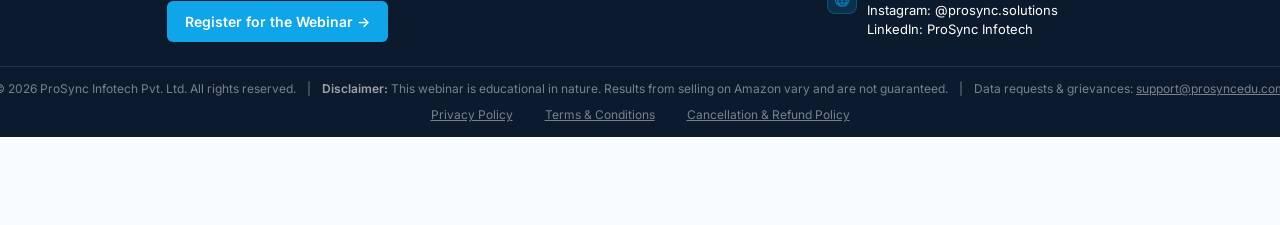
==== commit 5a98b938: "Few more changes" ====
--- a/index.html
+++ b/index.html
@@ -17,6 +17,15 @@
       })(window, document, "script", "dataLayer", "GTM-KR85QHR");
     </script>
     <!-- End Google Tag Manager -->
+    <!-- Microsoft Clarity -->
+    <script type="text/javascript">
+      (function (c, l, a, r, i, t, y) {
+        c[a] = c[a] || function () { (c[a].q = c[a].q || []).push(arguments); };
+        t = l.createElement(r); t.async = 1; t.src = "https://www.clarity.ms/tag/" + i;
+        y = l.getElementsByTagName(r)[0]; y.parentNode.insertBefore(t, y);
+      })(window, document, "clarity", "script", "zknirijrjh");
+    </script>
+    <!-- End Microsoft Clarity -->
     <title>Amazon FBA Live Webinar with Amar Bedi | ProSync Infotech</title>
     <meta
       name="description"
